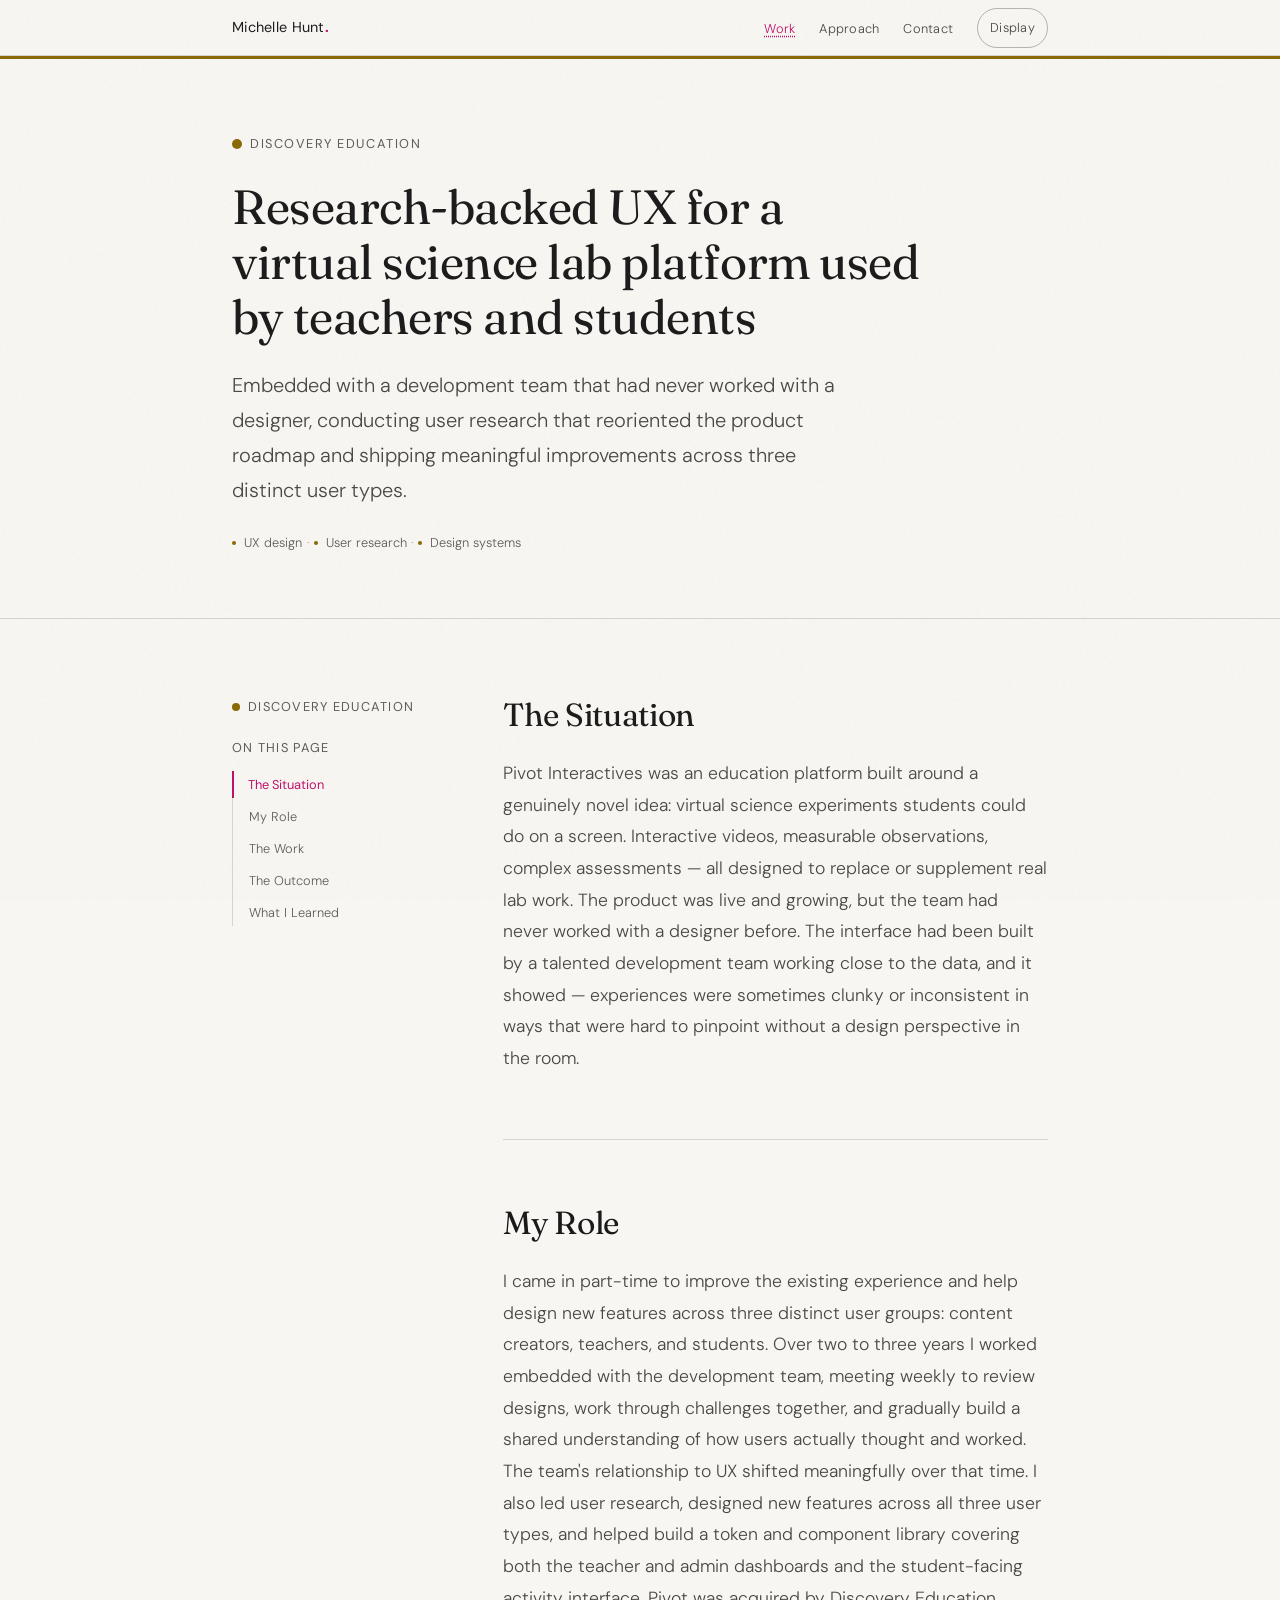
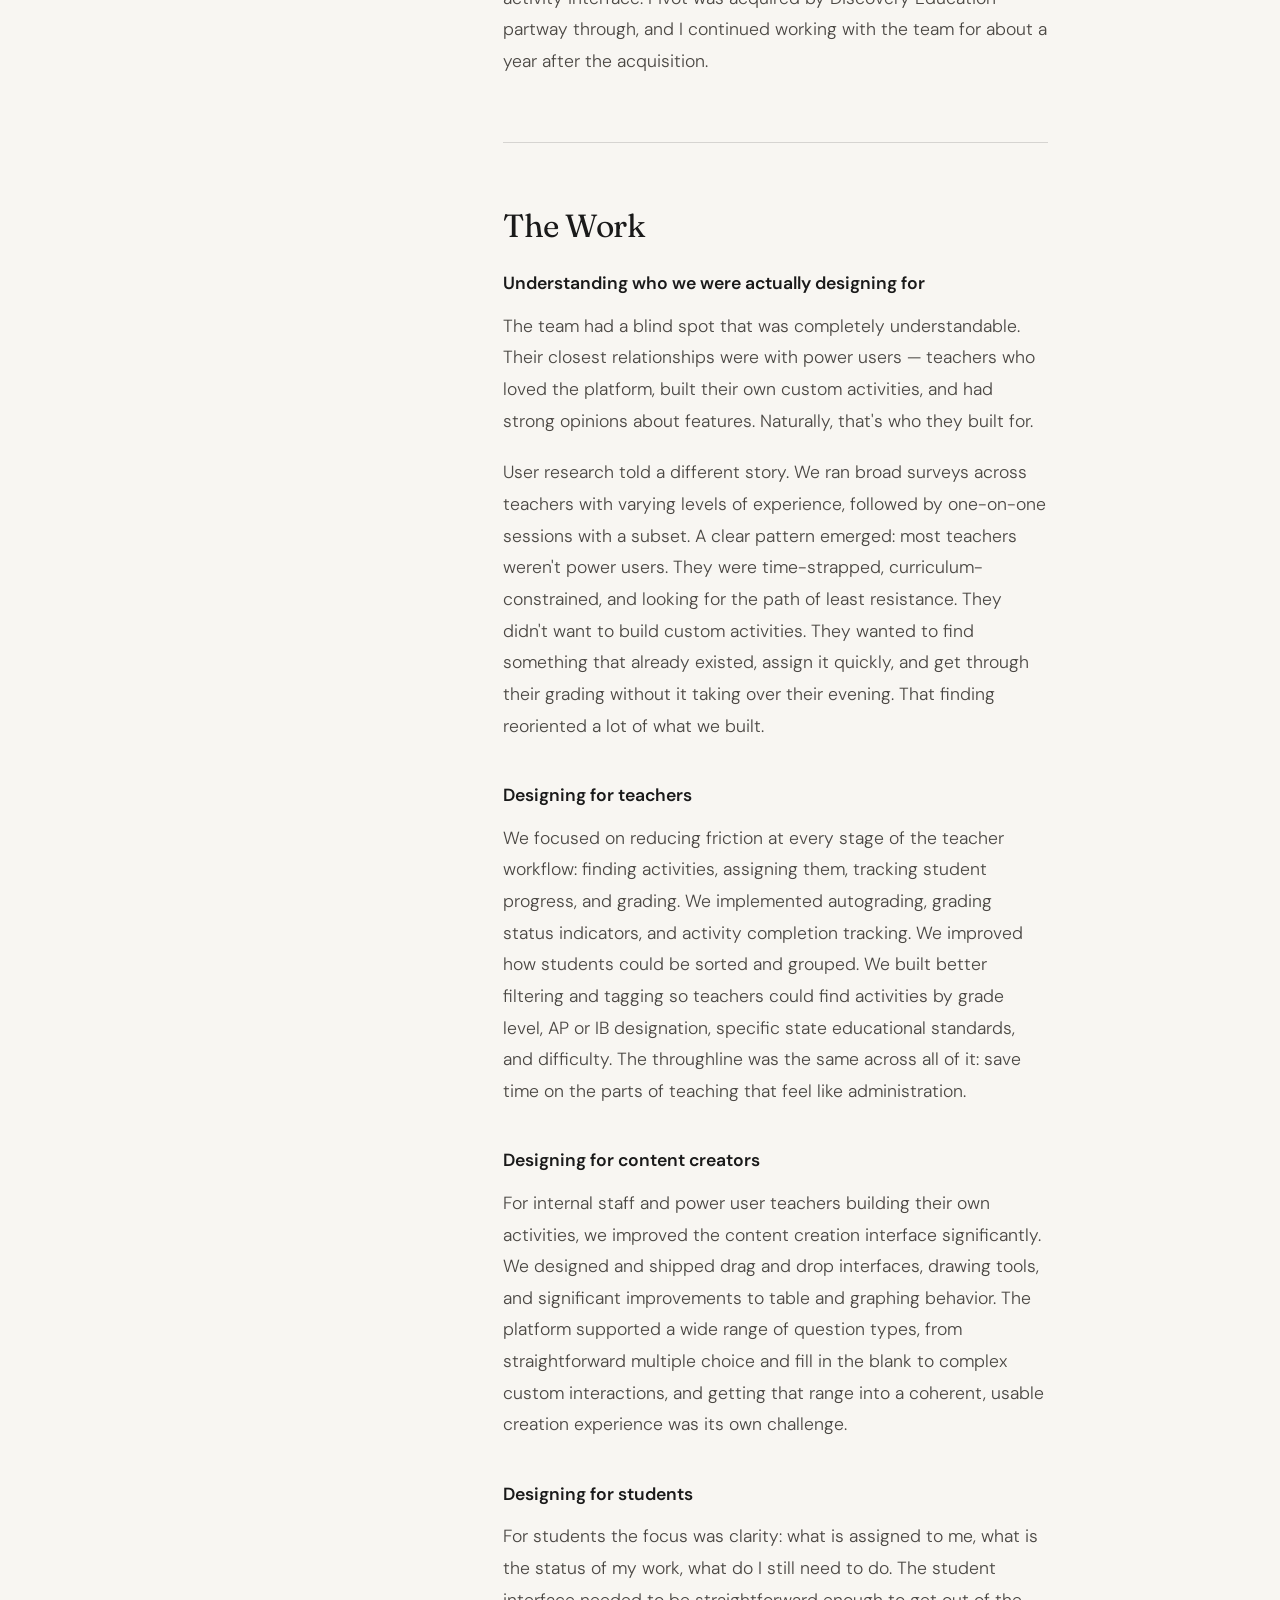
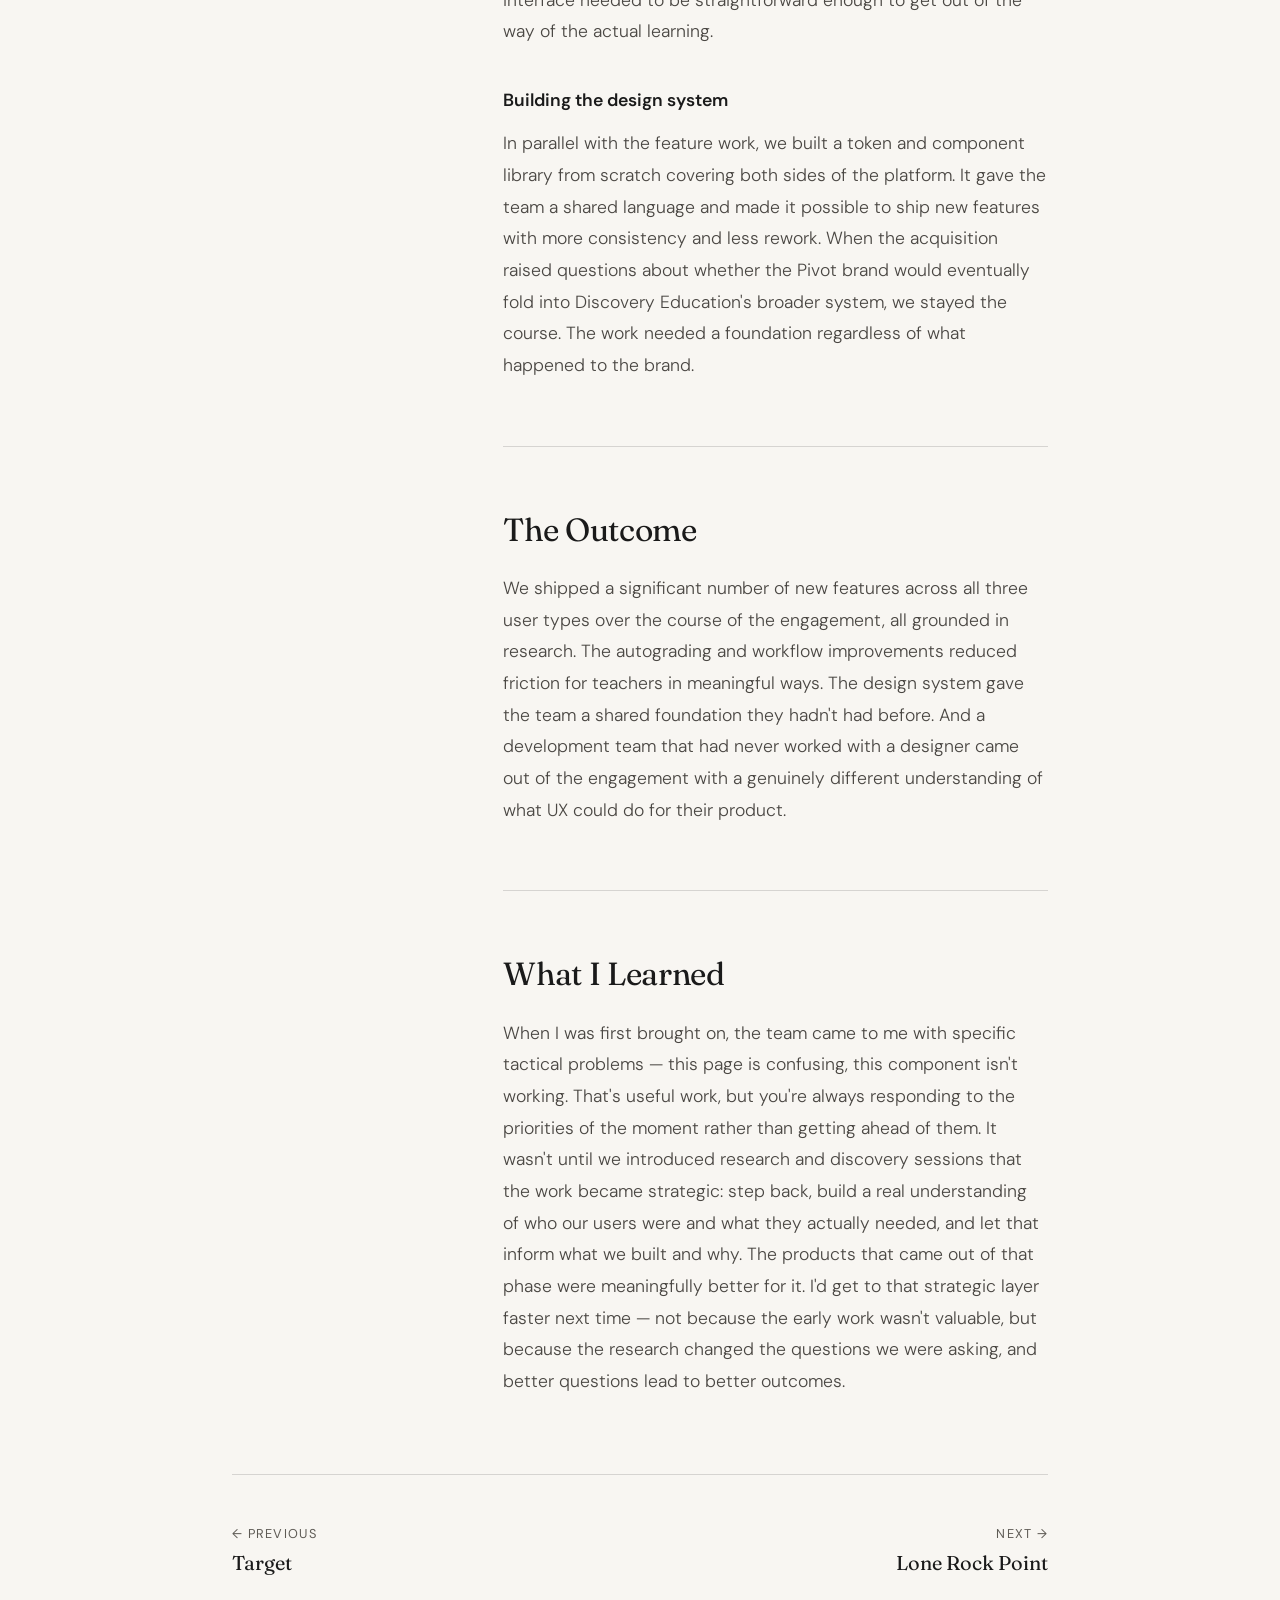
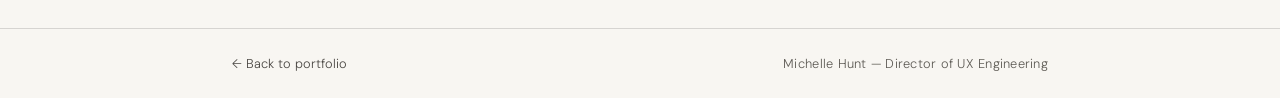
==== discovery-education.html @ da1e79f6 "Initial commit" ====
<!DOCTYPE html>
<html lang="en" data-theme="auto" data-contrast="standard" data-size="default">
<head>
<meta charset="UTF-8">
<meta name="viewport" content="width=device-width, initial-scale=1.0">
<title>Discovery Education — Michelle Hunt</title>
<link rel="preconnect" href="https://fonts.googleapis.com">
<link rel="preconnect" href="https://fonts.gstatic.com" crossorigin>
<link href="https://fonts.googleapis.com/css2?family=DM+Sans:ital,opsz,wght@0,9..40,200;0,9..40,300;0,9..40,400;0,9..40,500;1,9..40,200;1,9..40,300&family=Fraunces:ital,opsz,wght@0,9..144,300;0,9..144,400;1,9..144,300;1,9..144,400&display=swap" rel="stylesheet">
<link rel="stylesheet" href="styles.css">
<style>
  :root { --c-page: #8a6800; }
  [data-theme="dark"] { --c-page: #f0b429; }
  @media (prefers-color-scheme: dark) { :root:not([data-theme="light"]) { --c-page: #f0b429; } }
  [data-contrast="high"][data-theme="light"],
  [data-contrast="high"]:root:not([data-theme="dark"]) { --c-page: #5c4400; }
  [data-contrast="high"][data-theme="dark"] { --c-page: #ffd040; }
  @media (prefers-color-scheme: dark) { [data-contrast="high"]:root:not([data-theme="light"]) { --c-page: #ffd040; } }
</style>
</head>
<body>

<a class="skip-link" href="#main-content">Skip to main content</a>

<div class="sticky-org-mobile" id="sticky-org-mobile" aria-hidden="true">
  <div class="sticky-org-inner">
    <span class="sticky-org-dot"></span>
    <span class="sticky-org-name">Discovery Education</span>
  </div>
  <select class="mobile-sticky-select" onchange="scrollToSection(this.value);this.blur();" aria-label="Jump to section">
    <option value="situation">The Situation</option>
    <option value="role">My Role</option>
    <option value="work">The Work</option>
    <option value="outcome">The Outcome</option>
    <option value="learned">What I Learned</option>
  </select>
</div>

<nav class="site-nav">
  <div class="container">
    <a href="index.html" class="nav-name">Michelle Hunt<span>.</span></a>
    <div class="nav-right">
      <ul class="nav-links">
        <li><a href="index.html#work">Work</a></li>
        <li><a href="index.html#philosophy">Approach</a></li>
        <li><a href="index.html#contact">Contact</a></li>
      </ul>
      <div class="nav-wrap">
        <button class="nav-panel-btn menu-btn" id="menu-btn" onclick="togglePanel('menu-panel','menu-btn')" aria-expanded="false" aria-label="Menu">Menu</button>
        <div class="nav-panel menu-panel" id="menu-panel" role="dialog" aria-label="Navigation">
          <a href="index.html#work">Work</a>
          <a href="index.html#philosophy">Approach</a>
          <a href="index.html#contact">Contact</a>
        </div>
      </div>
      <div class="nav-wrap">
        <button class="nav-panel-btn" id="a11y-btn" onclick="togglePanel('a11y-panel','a11y-btn')" aria-expanded="false" aria-label="Display settings">Display</button>
        <div class="nav-panel" id="a11y-panel" role="dialog" aria-label="Display settings">
          <div class="a11y-group">
            <p class="a11y-group-label">Mode</p>
            <div class="a11y-options">
              <button class="a11y-btn" onclick="setTheme('light')"    id="btn-light">Light</button>
              <button class="a11y-btn" onclick="setTheme('dark')"     id="btn-dark">Dark</button>
              <button class="a11y-btn" onclick="setTheme('auto')"     id="btn-auto">Auto</button>
            </div>
          </div>
          <div class="a11y-group">
            <p class="a11y-group-label">Contrast</p>
            <div class="a11y-options">
              <button class="a11y-btn" onclick="setContrast('standard')" id="btn-standard">Standard</button>
              <button class="a11y-btn" onclick="setContrast('high')"     id="btn-high">High (AAA)</button>
            </div>
          </div>
          <div class="a11y-group">
            <p class="a11y-group-label">Text size</p>
            <div class="a11y-options">
              <button class="a11y-btn" onclick="setSize('default')" id="btn-default">Default</button>
              <button class="a11y-btn" onclick="setSize('large')"   id="btn-large">Large</button>
            </div>
          </div>
        </div>
      </div>
    </div>
  </div>
</nav>

<main id="main-content">
  <header class="cs-hero" id="hero">
    <div class="cs-hero-line"></div>
    <div class="container">
      <div class="cs-hero-client-wrap">
        <span class="cs-hero-dot"></span>
        <span class="cs-hero-client">Discovery Education</span>
      </div>
      <h1 class="cs-hero-title">Research-backed UX for a virtual science lab platform used by teachers and students</h1>
      <p class="cs-hero-synopsis">Embedded with a development team that had never worked with a designer, conducting user research that reoriented the product roadmap and shipping meaningful improvements across three distinct user types.</p>
      <div class="cs-hero-skills" aria-label="Disciplines">
        <span class="skill-item"><span class="skill-dot"></span>UX design</span>
        <span class="skill-sep">·</span>
        <span class="skill-item"><span class="skill-dot"></span>User research</span>
        <span class="skill-sep">·</span>
        <span class="skill-item"><span class="skill-dot"></span>Design systems</span>
      </div>
    </div>
  </header>

  <div class="container">
    <div class="page-body">

      <div class="sidebar-col">
        <div class="sidebar-sticky">
          <div class="sticky-org-desktop" id="sticky-org-desktop">
            <span class="sticky-org-dot"></span>
            <span class="sticky-org-name">Discovery Education</span>
          </div>
          <p class="sidebar-nav-label">On this page</p>
          <nav aria-label="Page sections">
            <ul class="sidebar-nav" id="sidebar-nav">
              <li><a href="#situation">The Situation</a></li>
              <li><a href="#role">My Role</a></li>
              <li><a href="#work">The Work</a></li>
              <li><a href="#outcome">The Outcome</a></li>
              <li><a href="#learned">What I Learned</a></li>
            </ul>
          </nav>
        </div>
      </div>

      <article class="case-content">

        <section class="case-section" id="situation">
          <h2 class="section-heading">The Situation</h2>
          <p>Pivot Interactives was an education platform built around a genuinely novel idea: virtual science experiments students could do on a screen. Interactive videos, measurable observations, complex assessments — all designed to replace or supplement real lab work. The product was live and growing, but the team had never worked with a designer before. The interface had been built by a talented development team working close to the data, and it showed — experiences were sometimes clunky or inconsistent in ways that were hard to pinpoint without a design perspective in the room.</p>
        </section>

        <section class="case-section" id="role">
          <h2 class="section-heading">My Role</h2>
          <p>I came in part-time to improve the existing experience and help design new features across three distinct user groups: content creators, teachers, and students. Over two to three years I worked embedded with the development team, meeting weekly to review designs, work through challenges together, and gradually build a shared understanding of how users actually thought and worked. The team's relationship to UX shifted meaningfully over that time. I also led user research, designed new features across all three user types, and helped build a token and component library covering both the teacher and admin dashboards and the student-facing activity interface. Pivot was acquired by Discovery Education partway through, and I continued working with the team for about a year after the acquisition.</p>
        </section>

        <section class="case-section" id="work">
          <h2 class="section-heading">The Work</h2>

          <h3 class="subsection-heading">Understanding who we were actually designing for</h3>
          <p>The team had a blind spot that was completely understandable. Their closest relationships were with power users — teachers who loved the platform, built their own custom activities, and had strong opinions about features. Naturally, that's who they built for.</p>
          <p>User research told a different story. We ran broad surveys across teachers with varying levels of experience, followed by one-on-one sessions with a subset. A clear pattern emerged: most teachers weren't power users. They were time-strapped, curriculum-constrained, and looking for the path of least resistance. They didn't want to build custom activities. They wanted to find something that already existed, assign it quickly, and get through their grading without it taking over their evening. That finding reoriented a lot of what we built.</p>

          <h3 class="subsection-heading">Designing for teachers</h3>
          <p>We focused on reducing friction at every stage of the teacher workflow: finding activities, assigning them, tracking student progress, and grading. We implemented autograding, grading status indicators, and activity completion tracking. We improved how students could be sorted and grouped. We built better filtering and tagging so teachers could find activities by grade level, AP or IB designation, specific state educational standards, and difficulty. The throughline was the same across all of it: save time on the parts of teaching that feel like administration.</p>

          <h3 class="subsection-heading">Designing for content creators</h3>
          <p>For internal staff and power user teachers building their own activities, we improved the content creation interface significantly. We designed and shipped drag and drop interfaces, drawing tools, and significant improvements to table and graphing behavior. The platform supported a wide range of question types, from straightforward multiple choice and fill in the blank to complex custom interactions, and getting that range into a coherent, usable creation experience was its own challenge.</p>

          <h3 class="subsection-heading">Designing for students</h3>
          <p>For students the focus was clarity: what is assigned to me, what is the status of my work, what do I still need to do. The student interface needed to be straightforward enough to get out of the way of the actual learning.</p>

          <h3 class="subsection-heading">Building the design system</h3>
          <p>In parallel with the feature work, we built a token and component library from scratch covering both sides of the platform. It gave the team a shared language and made it possible to ship new features with more consistency and less rework. When the acquisition raised questions about whether the Pivot brand would eventually fold into Discovery Education's broader system, we stayed the course. The work needed a foundation regardless of what happened to the brand.</p>
        </section>

        <section class="case-section" id="outcome">
          <h2 class="section-heading">The Outcome</h2>
          <p>We shipped a significant number of new features across all three user types over the course of the engagement, all grounded in research. The autograding and workflow improvements reduced friction for teachers in meaningful ways. The design system gave the team a shared foundation they hadn't had before. And a development team that had never worked with a designer came out of the engagement with a genuinely different understanding of what UX could do for their product.</p>
        </section>

        <section class="case-section" id="learned">
          <h2 class="section-heading">What I Learned</h2>
          <p>When I was first brought on, the team came to me with specific tactical problems — this page is confusing, this component isn't working. That's useful work, but you're always responding to the priorities of the moment rather than getting ahead of them. It wasn't until we introduced research and discovery sessions that the work became strategic: step back, build a real understanding of who our users were and what they actually needed, and let that inform what we built and why. The products that came out of that phase were meaningfully better for it. I'd get to that strategic layer faster next time — not because the early work wasn't valuable, but because the research changed the questions we were asking, and better questions lead to better outcomes.</p>
        </section>

      </article>
    </div>

    <nav class="case-footer-nav" aria-label="Case study navigation">
      <a href="target.html" class="case-footer-link prev">
        <span class="case-footer-direction">← Previous</span>
        <span class="case-footer-title">Target</span>
      </a>
      <a href="lone-rock-point.html" class="case-footer-link next">
        <span class="case-footer-direction">Next →</span>
        <span class="case-footer-title">Lone Rock Point</span>
      </a>
    </nav>
  </div>
</main>

<footer class="site-footer">
  <div class="container">
    <a href="index.html" class="footer-back">← Back to portfolio</a>
    <span class="footer-left">Michelle Hunt — Director of UX Engineering</span>
  </div>
</footer>

<script src="main.js"></script>
</body>
</html>
---- styles.css ----
/* ============================================================
   PORTFOLIO — styles.css
   --c-page is defined per page in each HTML <style> block.
   Default fallback defined here.
   ============================================================ */

:root {
  --c-page: #be1068;
  --nav-h: 56px;
  --fluid-xs:   clamp(0.7rem,  0.65rem + 0.25vw, 0.8rem);
  --fluid-sm:   clamp(0.8rem,  0.75rem + 0.25vw, 0.9rem);
  --fluid-base: clamp(1rem,    0.9rem + 0.25vw, 1.1rem);
  --fluid-md:   clamp(1rem,    0.9rem  + 0.5vw,  1.25rem);
  --fluid-lg:   clamp(1.25rem, 1rem    + 1.25vw, 2rem);
  --fluid-xl:   clamp(1.75rem, 1.25rem + 2.5vw,  3rem);
  --fluid-2xl:  clamp(2.25rem, 1.5rem  + 3.75vw, 4.5rem);
}

[data-size="large"] {
  --fluid-xs:   clamp(0.85rem,  0.8rem   + 0.25vw,  1rem);
  --fluid-sm:   clamp(1rem,     0.95rem  + 0.25vw,  1.125rem);
  --fluid-base: clamp(1.125rem, 1.05rem  + 0.375vw, 1.375rem);
  --fluid-md:   clamp(1.25rem,  1.1rem   + 0.75vw,  1.625rem);
  --fluid-lg:   clamp(1.625rem, 1.3rem   + 1.625vw, 2.5rem);
  --fluid-xl:   clamp(2.25rem,  1.625rem + 3.125vw, 3.75rem);
  --fluid-2xl:  clamp(2.75rem,  1.875rem + 4.375vw, 5.5rem);
}

[data-theme="light"], :root {
  --bg: #f8f6f2;
  --bg-secondary: #f0ede8;
  --text: #1a1a1a;
  --text-secondary: #4a4743;
  --text-tertiary: #5e5b55;
  --border: rgba(26,26,26,0.15);
  --border-strong: rgba(26,26,26,0.3);
  --accent: #be1068;
  --accent-dim: rgba(190,16,104,0.07);
  --grain: 0.035;
  --c-nasa: #00869e;
  --c-target: #b5005e;
  --c-discovery: #8a6800;
  --c-lrp: #111111;
}

@media (prefers-color-scheme: dark) {
  :root:not([data-theme="light"]) {
    --bg: #141412;
    --bg-secondary: #1e1d1a;
    --text: #f0ede8;
    --text-secondary: #c5c0b8;
    --text-tertiary: #8a8680;
    --border: rgba(240,237,232,0.12);
    --border-strong: rgba(240,237,232,0.22);
    --accent: #f04d9e;
    --accent-dim: rgba(240,77,158,0.1);
    --grain: 0.025;
    --c-nasa: #00b4d8;
    --c-target: #f04d9e;
    --c-discovery: #f0b429;
    --c-lrp: #eeeeee;
  }
}

[data-theme="dark"] {
  --bg: #141412;
  --bg-secondary: #1e1d1a;
  --text: #f0ede8;
  --text-secondary: #c5c0b8;
  --text-tertiary: #8a8680;
  --border: rgba(240,237,232,0.12);
  --border-strong: rgba(240,237,232,0.22);
  --accent: #f04d9e;
  --accent-dim: rgba(240,77,158,0.1);
  --grain: 0.025;
  --c-nasa: #00b4d8;
  --c-target: #f04d9e;
  --c-discovery: #f0b429;
  --c-lrp: #eeeeee;
}

[data-contrast="high"][data-theme="light"],
[data-contrast="high"]:root:not([data-theme="dark"]) {
  --bg: #ffffff;
  --text: #000000;
  --text-secondary: #1a1a1a;
  --text-tertiary: #3a3a3a;
  --border: rgba(0,0,0,0.35);
  --border-strong: rgba(0,0,0,0.55);
  --accent: #8c0044;
  --accent-dim: rgba(140,0,68,0.08);
}

[data-contrast="high"][data-theme="dark"] {
  --bg: #000000;
  --bg-secondary: #0a0a0a;
  --text: #ffffff;
  --text-secondary: #f0ede8;
  --text-tertiary: #c5c0b8;
  --border: rgba(255,255,255,0.4);
  --border-strong: rgba(255,255,255,0.6);
  --accent: #ff80c0;
  --accent-dim: rgba(255,128,192,0.12);
}

@media (prefers-color-scheme: dark) {
  [data-contrast="high"]:root:not([data-theme="light"]) {
    --bg: #000000;
    --bg-secondary: #0a0a0a;
    --text: #ffffff;
    --text-secondary: #f0ede8;
    --text-tertiary: #c5c0b8;
    --border: rgba(255,255,255,0.4);
    --border-strong: rgba(255,255,255,0.6);
    --accent: #ff80c0;
    --accent-dim: rgba(255,128,192,0.12);
  }
}

/* ============================================================
   SKIP LINK
   ============================================================ */
.skip-link {
  position: absolute;
  top: 0;
  left: 50%;
  transform: translateX(-50%) translateY(-100%);
  z-index: 200;
  padding: 0.6rem 1.25rem;
  background: var(--bg);
  color: var(--accent);
  font-size: var(--fluid-sm);
  font-weight: 400;
  text-decoration: none;
  border-top: none;
  border-radius: 0 0 8px 8px;
  white-space: nowrap;
  transition: transform 0.15s ease;
}
.skip-link:focus-visible {
  transform: translateX(-50%) translateY(0);
  border: 2px solid var(--accent);
  outline: none;
}

/* ============================================================
   RESET & BASE
   ============================================================ */
*, *::before, *::after { box-sizing: border-box; margin: 0; padding: 0; }
html { scroll-behavior: smooth; }

body {
  font-family: 'DM Sans', sans-serif;
  font-weight: 300;
  font-size: var(--fluid-base);
  line-height: 1.7;
  color: var(--text);
  background: var(--bg);
  min-height: 100vh;
  transition: background 0.3s, color 0.3s;
  overflow-x: hidden;
  position: relative;
}

body::before {
  content: '';
  position: fixed;
  inset: 0;
  background-image: url("data:image/svg+xml,%3Csvg viewBox='0 0 256 256' xmlns='http://www.w3.org/2000/svg'%3E%3Cfilter id='n'%3E%3CfeTurbulence type='fractalNoise' baseFrequency='0.9' numOctaves='4' stitchTiles='stitch'/%3E%3C/filter%3E%3Crect width='100%25' height='100%25' filter='url(%23n)'/%3E%3C/svg%3E");
  opacity: var(--grain);
  pointer-events: none;
  z-index: 100;
}

.container {
  max-width: 880px;
  margin: 0 auto;
  padding: 0 clamp(1rem, 4vw, 2rem);
}

strong {
  font-weight: 800;
}

/* ============================================================
   VIEW TRANSITIONS
   ============================================================ */
@view-transition { navigation: auto; }

::view-transition-old(root) { animation: 200ms ease both vt-out; }
::view-transition-new(root) { animation: 280ms ease both vt-in; }

@keyframes vt-out {
  from { opacity: 1; }
  to   { opacity: 0; }
}
@keyframes vt-in {
  from { opacity: 0; transform: translateY(6px); }
  to   { opacity: 1; transform: translateY(0); }
}

/* ============================================================
   NAV
   ============================================================ */
nav.site-nav {
  position: fixed;
  top: 0; left: 0; right: 0;
  z-index: 50;
  height: var(--nav-h);
  display: flex;
  align-items: center;
  background: var(--bg);
  border-bottom: 0.5px solid var(--border);
  transition: background 0.3s;
}

nav.site-nav .container {
  display: flex;
  align-items: center;
  justify-content: space-between;
  width: 100%;
}

.nav-name {
  font-size: var(--fluid-sm);
  font-weight: 400;
  letter-spacing: 0.02em;
  color: var(--text);
  text-decoration: none;
}
.nav-name span { 
  color: var(--accent);
  font-weight: 800;
}
.nav-name:hover {
  text-decoration: underline;
  text-decoration-style: dotted;
  text-underline-offset: 3px;
}
.nav-name:focus-visible {
  outline: 2px solid var(--accent);
  outline-offset: 4px;
  border-radius: 2px;
  text-decoration: none;
}

.nav-right {
  display: flex;
  align-items: center;
  gap: 0.5rem;
}

.nav-links {
  display: flex;
  gap: clamp(1rem, 2.5vw, 1.5rem);
  list-style: none;
  margin-right: 0.5rem;
}

.nav-links a {
  font-size: var(--fluid-xs);
  font-weight: 300;
  color: var(--text-secondary);
  text-decoration: none;
  letter-spacing: 0.02em;
  transition: color 0.2s;
}

.nav-links a:hover {
  color: var(--accent);
  text-decoration: underline;
  text-decoration-style: dotted;
  text-underline-offset: 3px;
}
.nav-links a:focus-visible {
  color: var(--accent);
  outline: 2px solid var(--accent);
  outline-offset: 4px;
  border-radius: 2px;
  text-decoration: none;
}

.nav-links a.active {
  color: var(--accent);
  text-decoration: underline;
  text-decoration-style: dotted;
  text-underline-offset: 3px;
}

.nav-panel-btn {
  background: none;
  border: 0.5px solid var(--border-strong);
  border-radius: 2rem;
  padding: 0 0.75rem;
  height: 40px;
  min-width: 40px;
  font-size: var(--fluid-xs);
  font-family: 'DM Sans', sans-serif;
  font-weight: 300;
  color: var(--text-secondary);
  cursor: pointer;
  transition: all 0.2s;
  letter-spacing: 0.02em;
  white-space: nowrap;
}

.nav-panel-btn:hover {
  color: var(--accent);
  border-color: var(--accent);
}
.nav-panel-btn:focus-visible {
  color: var(--accent);
  border-color: var(--accent);
  outline: 2px solid var(--accent);
  outline-offset: 3px;
}

.nav-wrap { position: relative; }

.nav-panel {
  display: none;
  position: absolute;
  top: calc(100% + 0.75rem);
  right: 0;
  background: var(--bg);
  border: 0.5px solid var(--border-strong);
  border-radius: 12px;
  padding: 0.75rem;
  min-width: 200px;
  z-index: 200;
}

.nav-panel.open { display: block; }

.menu-panel a {
  display: flex;
  align-items: center;
  min-height: 44px;
  padding: 0 0.75rem;
  font-size: var(--fluid-sm);
  font-weight: 300;
  color: var(--text-secondary);
  text-decoration: none;
  border-radius: 8px;
  transition: background 0.15s, color 0.15s;
}
.menu-panel a:hover {
  background: var(--accent-dim);
  color: var(--accent);
}
.menu-panel a:focus-visible {
  background: var(--accent-dim);
  color: var(--accent);
  outline: 2px solid var(--accent);
  outline-offset: -2px;
}
.menu-panel a.active { color: var(--accent); }

.a11y-group { margin-bottom: 0.75rem; }
.a11y-group:last-child { margin-bottom: 0; }

.a11y-group-label {
  font-size: var(--fluid-xs);
  font-weight: 400;
  letter-spacing: 0.08em;
  text-transform: uppercase;
  color: var(--text-tertiary);
  margin-bottom: 0.4rem;
  padding: 0 0.25rem;
}

.a11y-options { display: flex; gap: 0.4rem; flex-wrap: wrap; }

.a11y-btn {
  background: none;
  border: 0.5px solid var(--border-strong);
  border-radius: 2rem;
  padding: 0;
  height: 40px;
  flex: 1;
  min-width: 48px;
  font-size: var(--fluid-xs);
  font-family: 'DM Sans', sans-serif;
  font-weight: 300;
  color: var(--text-secondary);
  cursor: pointer;
  transition: all 0.2s;
}

.a11y-btn:hover, .a11y-btn.active {
  background: var(--accent-dim);
  border-color: var(--accent);
  color: var(--accent);
}
.a11y-btn:focus-visible {
  background: var(--accent-dim);
  border-color: var(--accent);
  color: var(--accent);
  outline: 2px solid var(--accent);
  outline-offset: 3px;
}

.menu-btn { display: none; }

/* Desktop: smaller a11y panel buttons */
@media (min-width: 701px) {
  .a11y-btn {
    height: 32px;
    min-width: 40px;
    font-size: var(--fluid-xs);
  }
}

/* ============================================================
   SHARED MAIN PADDING
   ============================================================ */
main { padding-top: var(--nav-h); }

/* ============================================================
   HOMEPAGE
   ============================================================ */
.home-hero {
  padding: clamp(4rem, 8vw, 7rem) 0 clamp(3rem, 6vw, 5rem);
  border-bottom: 0.5px solid var(--border);
}

.hero-label {
  font-size: var(--fluid-xs);
  font-weight: 400;
  letter-spacing: 0.12em;
  text-transform: uppercase;
  color: var(--text-tertiary);
  margin-bottom: clamp(1.25rem, 3vw, 2rem);
  opacity: 0;
  animation: fadeUp 0.6s 0.1s forwards;
}

.hero-title {
  font-family: 'Fraunces', serif;
  font-size: var(--fluid-2xl);
  font-weight: 400;
  line-height: 1.1;
  letter-spacing: -0.01em;
  color: var(--text);
  margin-bottom: clamp(1.25rem, 3vw, 2rem);
  opacity: 0;
  animation: fadeUp 0.6s 0.2s forwards;
}
.hero-title em { font-style: italic; color: var(--accent); }

.hero-body {
  max-width: 600px;
  font-size: var(--fluid-md);
  font-weight: 300;
  line-height: 1.75;
  color: var(--text-secondary);
  opacity: 0;
  animation: fadeUp 0.6s 0.3s forwards;
}
.hero-body p + p { margin-top: 1.25rem; }

.hero-meta {
  margin-top: clamp(2rem, 4vw, 3rem);
  display: flex;
  align-items: center;
  gap: 2rem;
  flex-wrap: wrap;
  opacity: 0;
  animation: fadeUp 0.6s 0.4s forwards;
}

.hero-cta {
  display: inline-flex;
  align-items: center;
  gap: 0;
  font-size: var(--fluid-sm);
  font-weight: 400;
  color: var(--accent);
  text-decoration: underline;
  text-underline-offset: 3px;
  transition: opacity 0.2s;
  letter-spacing: 0.01em;
}
.hero-cta:hover { text-decoration: none; opacity: 0.8; }
.hero-cta:focus-visible {
  text-decoration: none;
  outline: 2px solid var(--accent);
  outline-offset: 4px;
  border-radius: 2px;
  opacity: 1;
}
.hero-cta .arrow { display: inline-block; transition: transform 0.2s; }
.hero-cta:hover .arrow, .hero-cta:focus-visible .arrow { transform: translateX(3px); }

.hero-cta-secondary {
  font-size: var(--fluid-xs);
  font-weight: 300;
  color: var(--text-secondary);
  text-decoration: none;
  transition: color 0.2s;
}
.hero-cta-secondary:hover {
  color: var(--accent);
  text-decoration: underline;
  text-decoration-style: dotted;
  text-underline-offset: 3px;
}
.hero-cta-secondary:focus-visible {
  color: var(--accent);
  outline: 2px solid var(--accent);
  outline-offset: 4px;
  border-radius: 2px;
  text-decoration: none;
}

.cmyk-dots {
  display: flex;
  gap: 8px;
  align-items: center;
  margin-top: clamp(2rem, 4vw, 3.5rem);
  opacity: 0;
  animation: fadeUp 0.6s 0.5s forwards;
}

.cmyk-dot {
  width: 10px;
  height: 10px;
  border-radius: 50%;
  position: relative;
  cursor: default;
  transition: transform 0.2s;
}
.cmyk-dot:hover { transform: scale(1.5); }
.cmyk-dot::after {
  content: attr(data-label);
  position: absolute;
  bottom: 160%;
  left: 50%;
  transform: translateX(-50%);
  font-size: 11px;
  font-weight: 400;
  white-space: nowrap;
  color: var(--text-secondary);
  background: var(--bg);
  padding: 2px 6px;
  border-radius: 4px;
  border: 0.5px solid var(--border);
  opacity: 0;
  transition: opacity 0.2s;
  pointer-events: none;
}
.cmyk-dot:hover::after { opacity: 1; }

.dot-nasa      { background: var(--c-nasa); }
.dot-target    { background: var(--c-target); }
.dot-discovery { background: var(--c-discovery); }
.dot-lrp       { background: var(--c-lrp); outline: 0.5px solid var(--border-strong); }

/* HOMEPAGE SECTIONS */
.home-section { padding: clamp(3rem, 6vw, 5rem) 0; }

.section-label {
  font-size: var(--fluid-xs);
  font-weight: 400;
  letter-spacing: 0.14em;
  text-transform: uppercase;
  color: var(--text-tertiary);
  margin-bottom: clamp(2rem, 4vw, 3rem);
}

/* WORK GRID */
.work-grid { display: grid; gap: 0; }

.case-study {
  padding: clamp(1.75rem, 3vw, 2.5rem) 0;
  border-bottom: 0.5px solid var(--border);
  display: grid;
  grid-template-columns: 1fr 2fr;
  gap: clamp(1rem, 3vw, 2rem);
  text-decoration: none;
  color: inherit;
  position: relative;
  cursor: pointer;
}
.case-study:first-child { border-top: 0.5px solid var(--border); }

.case-study::before {
  content: '';
  position: absolute;
  inset: 0 -1rem;
  background: var(--accent-dim);
  opacity: 0;
  transition: opacity 0.2s;
  pointer-events: none;
  border-radius: 4px;
}
.case-study:hover::before { opacity: 1; }
.case-study:focus-visible {
  outline: 2px solid var(--accent);
  outline-offset: 4px;
  border-radius: 4px;
  padding-inline: 10px;
    width: calc(100% + 20px);
    margin-inline: -10px;
}
.case-study:focus-visible::before { opacity: 0; }
.case-study:hover .case-study-arrow,
.case-study:focus-visible .case-study-arrow { transform: translateX(4px); }

.case-study-meta { padding-top: 0.25rem; position: relative; }

.case-study-client-wrap {
  display: flex;
  align-items: center;
  gap: 0.5rem;
  margin-bottom: 0.5rem;
}
.case-study-dot { width: 8px; height: 8px; border-radius: 50%; flex-shrink: 0; }
.cs-nasa .case-study-dot      { background: var(--c-nasa); }
.cs-target .case-study-dot    { background: var(--c-target); }
.cs-discovery .case-study-dot { background: var(--c-discovery); }
.cs-lrp .case-study-dot       { background: var(--c-lrp); outline: 0.5px solid var(--border-strong); }

.case-study-client {
  font-size: var(--fluid-md);
  font-weight: 500;
  letter-spacing: 0.01em;
  color: var(--text);
}

.case-study-tags {
  font-size: var(--fluid-xs);
  font-weight: 300;
  color: var(--text-tertiary);
  line-height: 1.7;
}

.case-study-content { position: relative; }

.case-study-title {
  font-family: 'Fraunces', serif;
  font-size: var(--fluid-lg);
  font-weight: 400;
  line-height: 1.25;
  color: var(--text);
  margin-bottom: 0.75rem;
  letter-spacing: -0.01em;
}

.case-study-desc {
  font-size: var(--fluid-sm);
  font-weight: 300;
  color: var(--text-secondary);
  line-height: 1.7;
}

.case-study-arrow {
  display: inline-block;
  margin-top: 1rem;
  font-size: var(--fluid-xs);
  font-weight: 400;
  color: var(--accent);
  transition: transform 0.2s;
}

/* PHILOSOPHY */
.philosophy-section { 
  border-bottom: 0.5px solid var(--border);
  padding-top: 0;
}

.philosophy-grid {
  display: grid;
  grid-template-columns: 1fr 2fr;
  gap: clamp(1rem, 3vw, 2rem);
  align-items: start;
}

.philosophy-body {
  font-size: var(--fluid-base);
  font-weight: 300;
  color: var(--text-secondary);
  line-height: 1.8;
}
.philosophy-body p + p { margin-top: 1.25rem; }
.philosophy-body strong { font-weight: 400; color: var(--text); }

.talks-stat { margin-top: 1.5rem; }

.talks-stat-text {
  font-size: var(--fluid-xs);
  font-weight: 300;
  color: var(--text-tertiary);
  line-height: 1.7;
  margin-bottom: 0.5rem;
}

.talks-link {
  display: inline-flex;
  align-items: center;
  gap: 0.3rem;
  font-size: var(--fluid-xs);
  font-weight: 400;
  color: var(--accent);
  text-decoration: none;
  border-bottom: 1px solid var(--accent);
  padding-bottom: 1px;
  transition: opacity 0.2s;
}
.talks-link:hover { border-bottom: none; opacity: 0.75; }
.talks-link:focus-visible {
  border-bottom: none;
  outline: 2px solid var(--accent);
  outline-offset: 4px;
  border-radius: 2px;
  opacity: 1;
}
.talks-link svg { width: 11px; height: 11px; flex-shrink: 0; transition: transform 0.2s; }
.talks-link:hover svg, .talks-link:focus-visible svg { transform: translate(2px, -2px); }

/* CONTACT */
.contact-section { padding-bottom: clamp(4rem, 8vw, 6rem); }

.contact-inner {
  display: grid;
  grid-template-columns: 1fr 2fr;
  gap: clamp(1rem, 3vw, 2rem);
  align-items: start;
}

.contact-links { display: flex; flex-direction: column; gap: 0.5rem; margin-top: 0.5rem; }

.contact-link {
  display: flex;
  align-items: center;
  gap: 0.75rem;
  font-size: var(--fluid-sm);
  font-weight: 300;
  color: var(--text-secondary);
  text-decoration: none;
  min-height: 40px;
  transition: color 0.2s;
}
.contact-link:hover {
  color: var(--accent);
  text-decoration: underline;
  text-decoration-style: dotted;
  text-underline-offset: 3px;
}
.contact-link:focus-visible {
  color: var(--accent);
  outline: 2px solid var(--accent);
  outline-offset: 4px;
  border-radius: 2px;
  text-decoration: none;
}
.contact-link-dot { width: 4px; height: 4px; border-radius: 50%; background: var(--accent); flex-shrink: 0; }

.contact-body {
  font-size: var(--fluid-md);
  font-weight: 300;
  color: var(--text-secondary);
  line-height: 1.8;
  max-width: 480px;
}

/* ============================================================
   SITE FOOTER
   ============================================================ */
footer.site-footer {
  padding: 1.5rem 0;
  border-top: 0.5px solid var(--border);
}
footer.site-footer .container {
  display: flex;
  justify-content: space-between;
  align-items: center;
}
.footer-left {
  font-size: var(--fluid-xs);
  font-weight: 300;
  color: var(--text-tertiary);
  letter-spacing: 0.02em;
}
.footer-cmyk { display: flex; gap: 5px; align-items: center; }
.footer-cmyk span { width: 6px; height: 6px; border-radius: 50%; display: block; }
.footer-back {
  font-size: var(--fluid-xs);
  font-weight: 300;
  color: var(--text-secondary);
  text-decoration: none;
  transition: color 0.2s;
}
.footer-back:hover {
  color: var(--accent);
  text-decoration: underline;
  text-decoration-style: dotted;
  text-underline-offset: 3px;
}
.footer-back:focus-visible {
  color: var(--accent);
  outline: 2px solid var(--accent);
  outline-offset: 4px;
  border-radius: 2px;
  text-decoration: none;
}

/* ============================================================
   CASE STUDY PAGES
   ============================================================ */

/* STICKY MOBILE ORG BAR */
.sticky-org-mobile {
  display: none;
  position: fixed;
  top: var(--nav-h);
  left: 0; right: 0;
  z-index: 40;
  background: var(--bg);
  border-bottom: 0.5px solid var(--border);
  padding: 0.5rem clamp(1rem, 4vw, 2rem);
  opacity: 0;
  transform: translateY(-4px);
  transition: opacity 0.3s, transform 0.3s;
  pointer-events: none;
  flex-direction: column;
  gap: 0.5rem;
}
.sticky-org-mobile.visible { opacity: 1; transform: translateY(0); pointer-events: auto; }

.sticky-org-inner { display: flex; align-items: center; gap: 0.5rem; }
.sticky-org-dot { width: 8px; height: 8px; border-radius: 50%; background: var(--c-page); flex-shrink: 0; }
.sticky-org-name { font-size: var(--fluid-xs); font-weight: 400; letter-spacing: 0.1em; text-transform: uppercase; color: var(--text-tertiary); }

.mobile-sticky-select {
  width: 100%;
  font-family: 'DM Sans', sans-serif;
  font-size: var(--fluid-xs);
  font-weight: 300;
  color: var(--text);
  background: var(--bg);
  border: 0.5px solid var(--border-strong);
  border-radius: 8px;
  padding: 0 2rem 0 0.75rem;
  min-height: 40px;
  cursor: pointer;
  appearance: none;
  background-image: url("data:image/svg+xml,%3Csvg viewBox='0 0 10 6' xmlns='http://www.w3.org/2000/svg'%3E%3Cpath d='M1 1l4 4 4-4' stroke='%23888' stroke-width='1.5' fill='none' stroke-linecap='round'/%3E%3C/svg%3E");
  background-repeat: no-repeat;
  background-position: right 0.75rem center;
  background-size: 10px;
}

/* CASE STUDY HERO */
.cs-hero {
  padding: clamp(3rem, 6vw, 5rem) 0 clamp(2.5rem, 5vw, 4rem);
  border-bottom: 0.5px solid var(--border);
  position: relative;
}
.cs-hero-line {
  position: absolute;
  top: 0; left: 0; right: 0;
  height: 3px;
  background: var(--c-page);
}
.cs-hero-client-wrap { display: flex; align-items: center; gap: 0.5rem; margin-bottom: clamp(1rem, 2vw, 1.5rem); }
.cs-hero-dot { width: 10px; height: 10px; border-radius: 50%; background: var(--c-page); flex-shrink: 0; }
.cs-hero-client { font-size: var(--fluid-xs); font-weight: 400; letter-spacing: 0.12em; text-transform: uppercase; color: var(--text-tertiary); }

.cs-hero-title {
  font-family: 'Fraunces', serif;
  font-size: var(--fluid-xl);
  font-weight: 400;
  line-height: 1.15;
  letter-spacing: -0.01em;
  color: var(--text);
  margin-bottom: clamp(1rem, 2vw, 1.5rem);
  max-width: 700px;
}
.cs-hero-synopsis {
  font-size: var(--fluid-md);
  font-weight: 300;
  line-height: 1.75;
  color: var(--text-secondary);
  max-width: 620px;
  margin-bottom: clamp(1rem, 2vw, 1.5rem);
}

/* SKILLS — inline with dots */
.cs-hero-skills {
  display: flex;
  flex-wrap: wrap;
  align-items: center;
  gap: 0.3rem 0;
  font-size: var(--fluid-xs);
  font-weight: 300;
  color: var(--text-tertiary);
}
.cs-hero-skills .skill-item { display: flex; align-items: center; gap: 0.4rem; }
.cs-hero-skills .skill-dot {
  width: 4px; height: 4px;
  border-radius: 50%;
  background: var(--c-page);
  flex-shrink: 0;
  margin-right: 0.1rem;
}
.cs-hero-skills .skill-sep {
  color: var(--text-tertiary);
  margin: 0 0.3rem;
  opacity: 0.5;
}

/* PAGE BODY */
.page-body {
  display: grid;
  grid-template-columns: 220px 1fr;
  gap: clamp(2rem, 4vw, 4rem);
  align-items: stretch;
  padding: clamp(3rem, 6vw, 5rem) 0;
}

/* SIDEBAR */
.sidebar-col { align-self: stretch; min-height: 100%; }

.sidebar-sticky {
  position: sticky;
  top: calc(var(--nav-h) + 1.5rem);
}

.sticky-org-desktop {
  display: flex;
  align-items: center;
  gap: 0.5rem;
  margin-bottom: 1.25rem;
  opacity: 0;
  transform: translateY(-4px);
  transition: opacity 0.3s, transform 0.3s;
}
.sticky-org-desktop.visible { opacity: 1; transform: translateY(0); }
.sticky-org-desktop .sticky-org-dot { width: 8px; height: 8px; border-radius: 50%; background: var(--c-page); flex-shrink: 0; }
.sticky-org-desktop .sticky-org-name { font-size: var(--fluid-xs); font-weight: 400; letter-spacing: 0.1em; text-transform: uppercase; color: var(--text-tertiary); }

.sidebar-nav-label {
  font-size: var(--fluid-xs);
  font-weight: 400;
  letter-spacing: 0.1em;
  text-transform: uppercase;
  color: var(--text-tertiary);
  margin-bottom: 0.75rem;
}

.sidebar-nav { list-style: none; border-left: 0.5px solid var(--border); padding-left: 1rem; }
.sidebar-nav li + li { margin-top: 0.35rem; }
.sidebar-nav a {
  display: block;
  font-size: var(--fluid-xs);
  font-weight: 300;
  color: var(--text-tertiary);
  text-decoration: none;
  padding: 0.15rem 0;
  transition: color 0.2s;
}
.sidebar-nav a:hover {
  color: var(--accent);
  text-decoration: underline;
  text-decoration-style: dotted;
  text-underline-offset: 3px;
}
.sidebar-nav a:focus-visible {
  color: var(--accent);
  outline: 2px solid var(--accent);
  outline-offset: 4px;
  border-radius: 2px;
  text-decoration: none;
}
.sidebar-nav a.active {
  color: var(--accent);
  font-weight: 400;
  border-left: 2px solid var(--accent);
  margin-left: -1.0625rem;
  padding-left: calc(1rem - 2px);
}

/* CASE CONTENT */
.case-section {
  padding-bottom: clamp(2.5rem, 5vw, 4rem);
  border-bottom: 0.5px solid var(--border);
  margin-bottom: clamp(2.5rem, 5vw, 4rem);
}
.case-section:last-child { border-bottom: none; margin-bottom: 0; padding-bottom: 0; }

h2.section-heading {
  font-family: 'Fraunces', serif;
  font-size: var(--fluid-lg);
  font-weight: 400;
  line-height: 1.2;
  color: var(--text);
  margin-bottom: clamp(1rem, 2vw, 1.5rem);
  letter-spacing: -0.01em;
}

h3.subsection-heading {
  font-size: var(--fluid-base);
  font-weight: 600;
  font-style: normal;
  color: var(--text);
  margin-top: clamp(1.5rem, 3vw, 2.5rem);
  margin-bottom: 0.75rem;
}
h3.subsection-heading:first-of-type { margin-top: 0; }

.case-content p {
  font-size: var(--fluid-base);
  font-weight: 300;
  color: var(--text-secondary);
  line-height: 1.8;
  margin-bottom: 1.25rem;
}
.case-content p:last-child { margin-bottom: 0; }
.case-content a { color: var(--accent); text-decoration: underline; text-underline-offset: 3px; }
.case-content a:hover { text-decoration: none; opacity: 0.8; }
.case-content a:focus-visible {
  outline: 2px solid var(--accent);
  outline-offset: 2px;
  border-radius: 2px;
  text-decoration: none;
  opacity: 1;
}

/* FOOTER NAV */
.case-footer-nav {
  border-top: 0.5px solid var(--border);
  padding: clamp(2rem, 4vw, 3rem) 0;
  display: grid;
  grid-template-columns: 1fr 1fr;
  gap: 1rem;
}
.case-footer-link { text-decoration: none; display: block; }
.case-footer-link.next { text-align: right; }
.case-footer-direction {
  font-size: var(--fluid-xs);
  font-weight: 400;
  letter-spacing: 0.1em;
  text-transform: uppercase;
  color: var(--text-tertiary);
  display: block;
  margin-bottom: 0.3rem;
  transition: color 0.2s;
}
.case-footer-link:hover .case-footer-direction { color: var(--accent); }
.case-footer-title {
  font-family: 'Fraunces', serif;
  font-size: var(--fluid-md);
  font-weight: 400;
  line-height: 1.3;
  color: var(--text);
  transition: color 0.2s;
}
.case-footer-link:hover .case-footer-title {
  color: var(--accent);
  text-decoration: underline;
  text-decoration-style: dotted;
  text-underline-offset: 3px;
}
.case-footer-link:focus-visible {
  outline: 2px solid var(--accent);
  outline-offset: 4px;
  border-radius: 4px;
}

/* ============================================================
   ANIMATIONS
   ============================================================ */
@keyframes fadeUp {
  from { opacity: 0; transform: translateY(12px); }
  to   { opacity: 1; transform: translateY(0); }
}

/* ============================================================
   RESPONSIVE
   ============================================================ */
@media (max-width: 700px) {
  .page-body { grid-template-columns: 1fr; }
  .sidebar-col { display: none; }
  .sticky-org-mobile { display: flex; }
  .nav-links { display: none; }
  .menu-btn { display: flex; }
  .case-study { grid-template-columns: 1fr; gap: 0.75rem; }
  .philosophy-grid { grid-template-columns: 1fr; }
  .contact-inner { grid-template-columns: 1fr; }
}
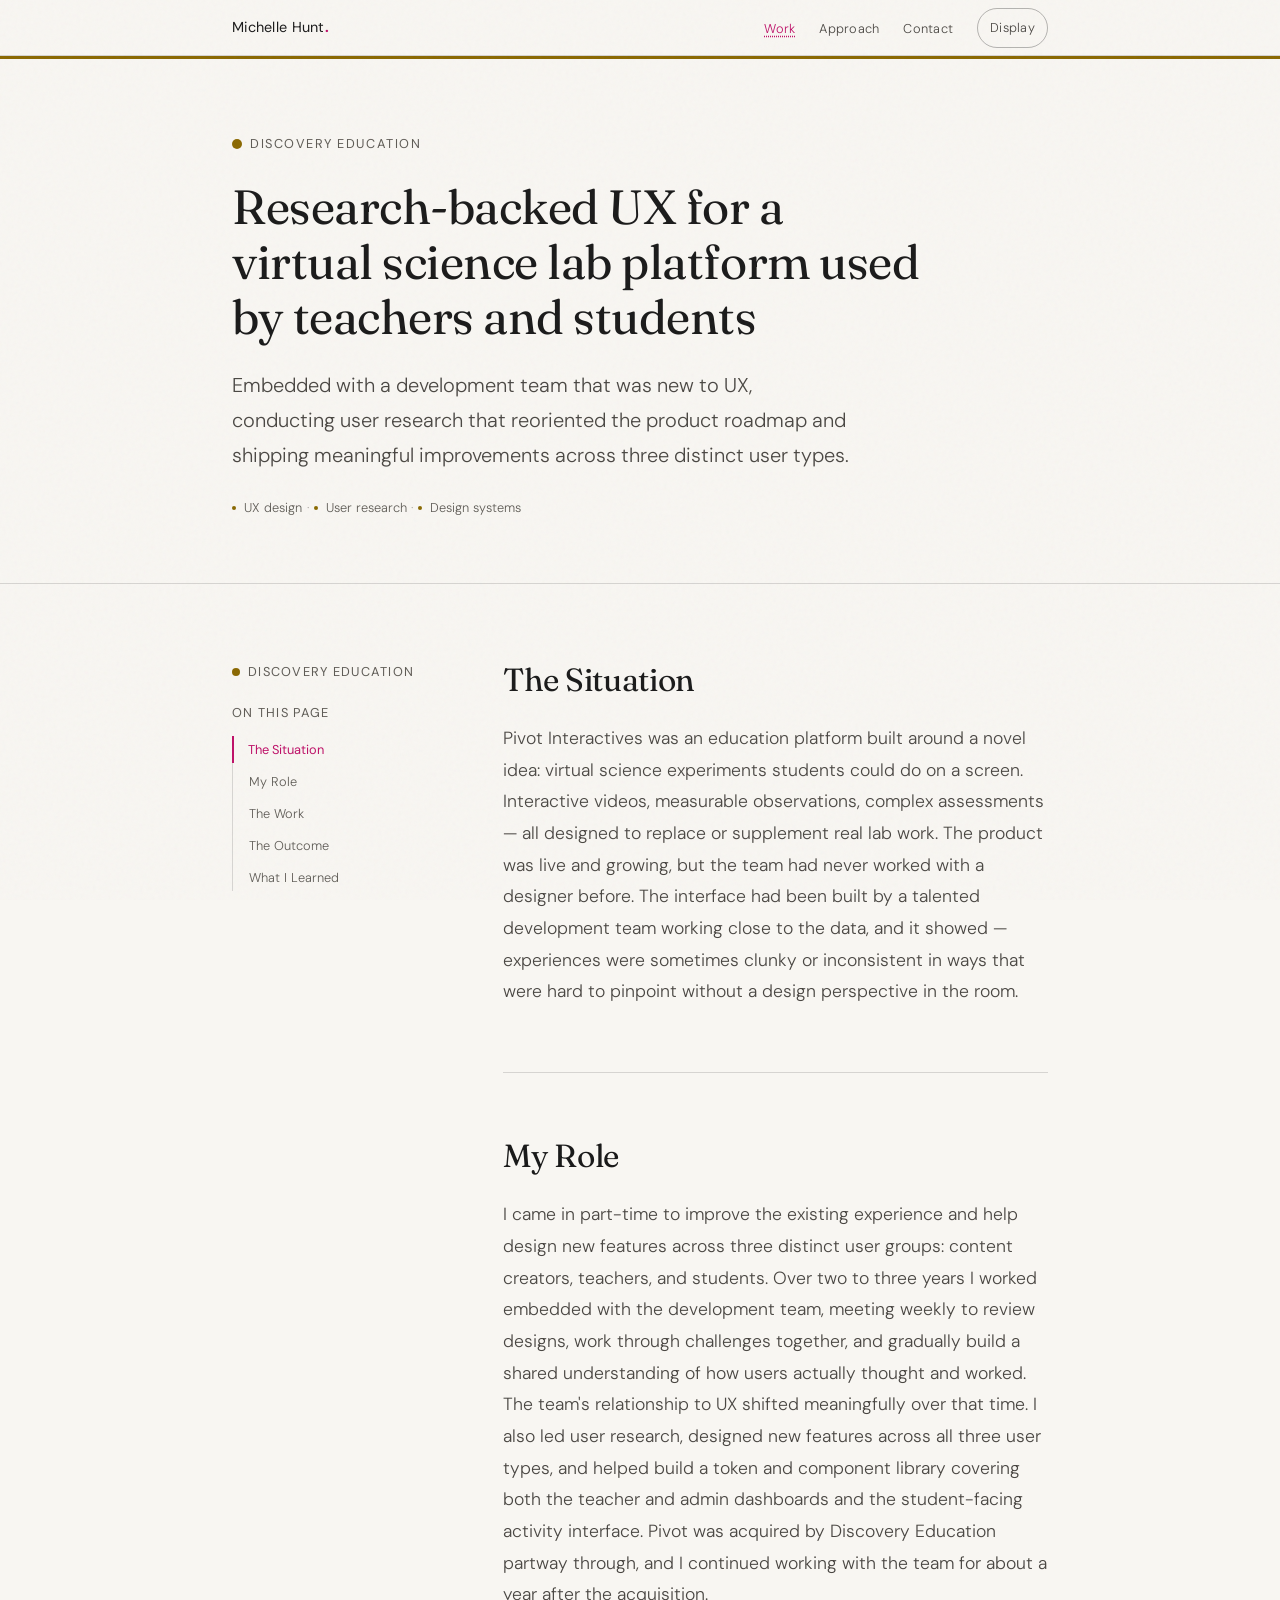
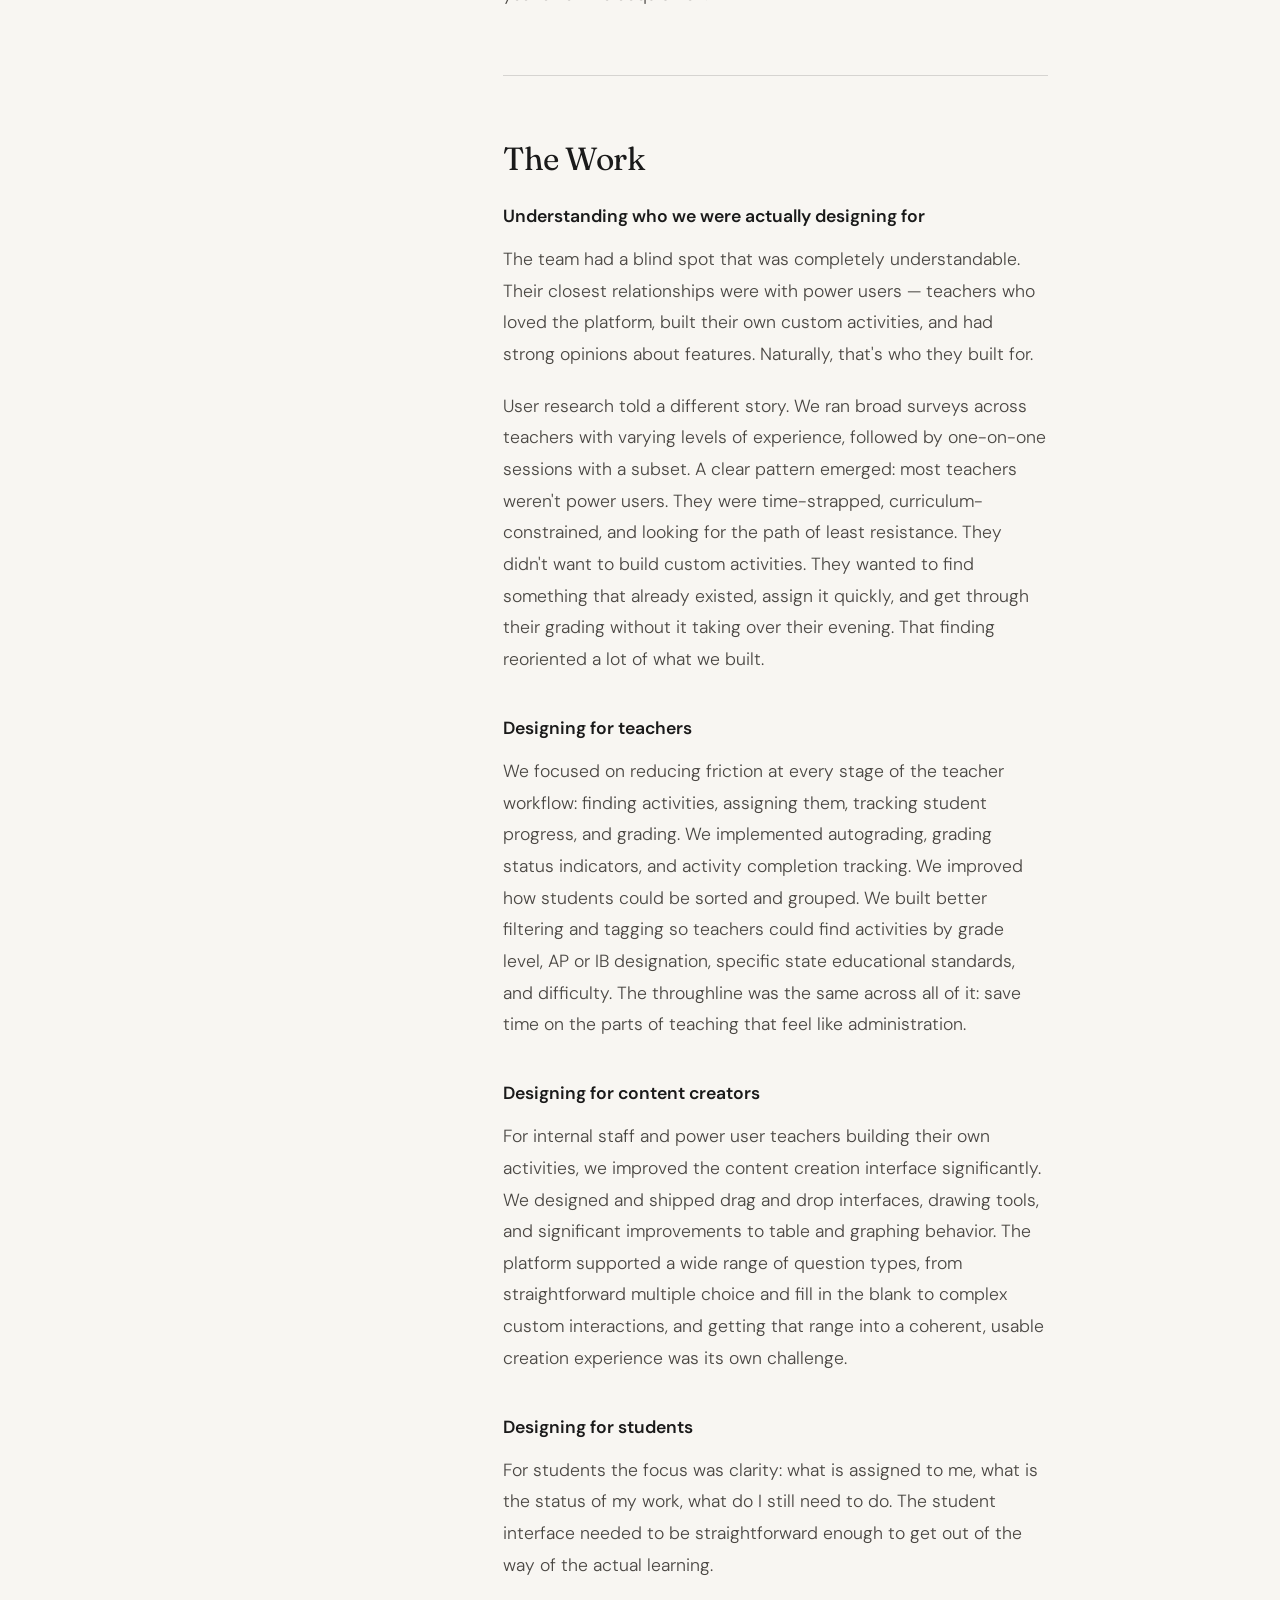
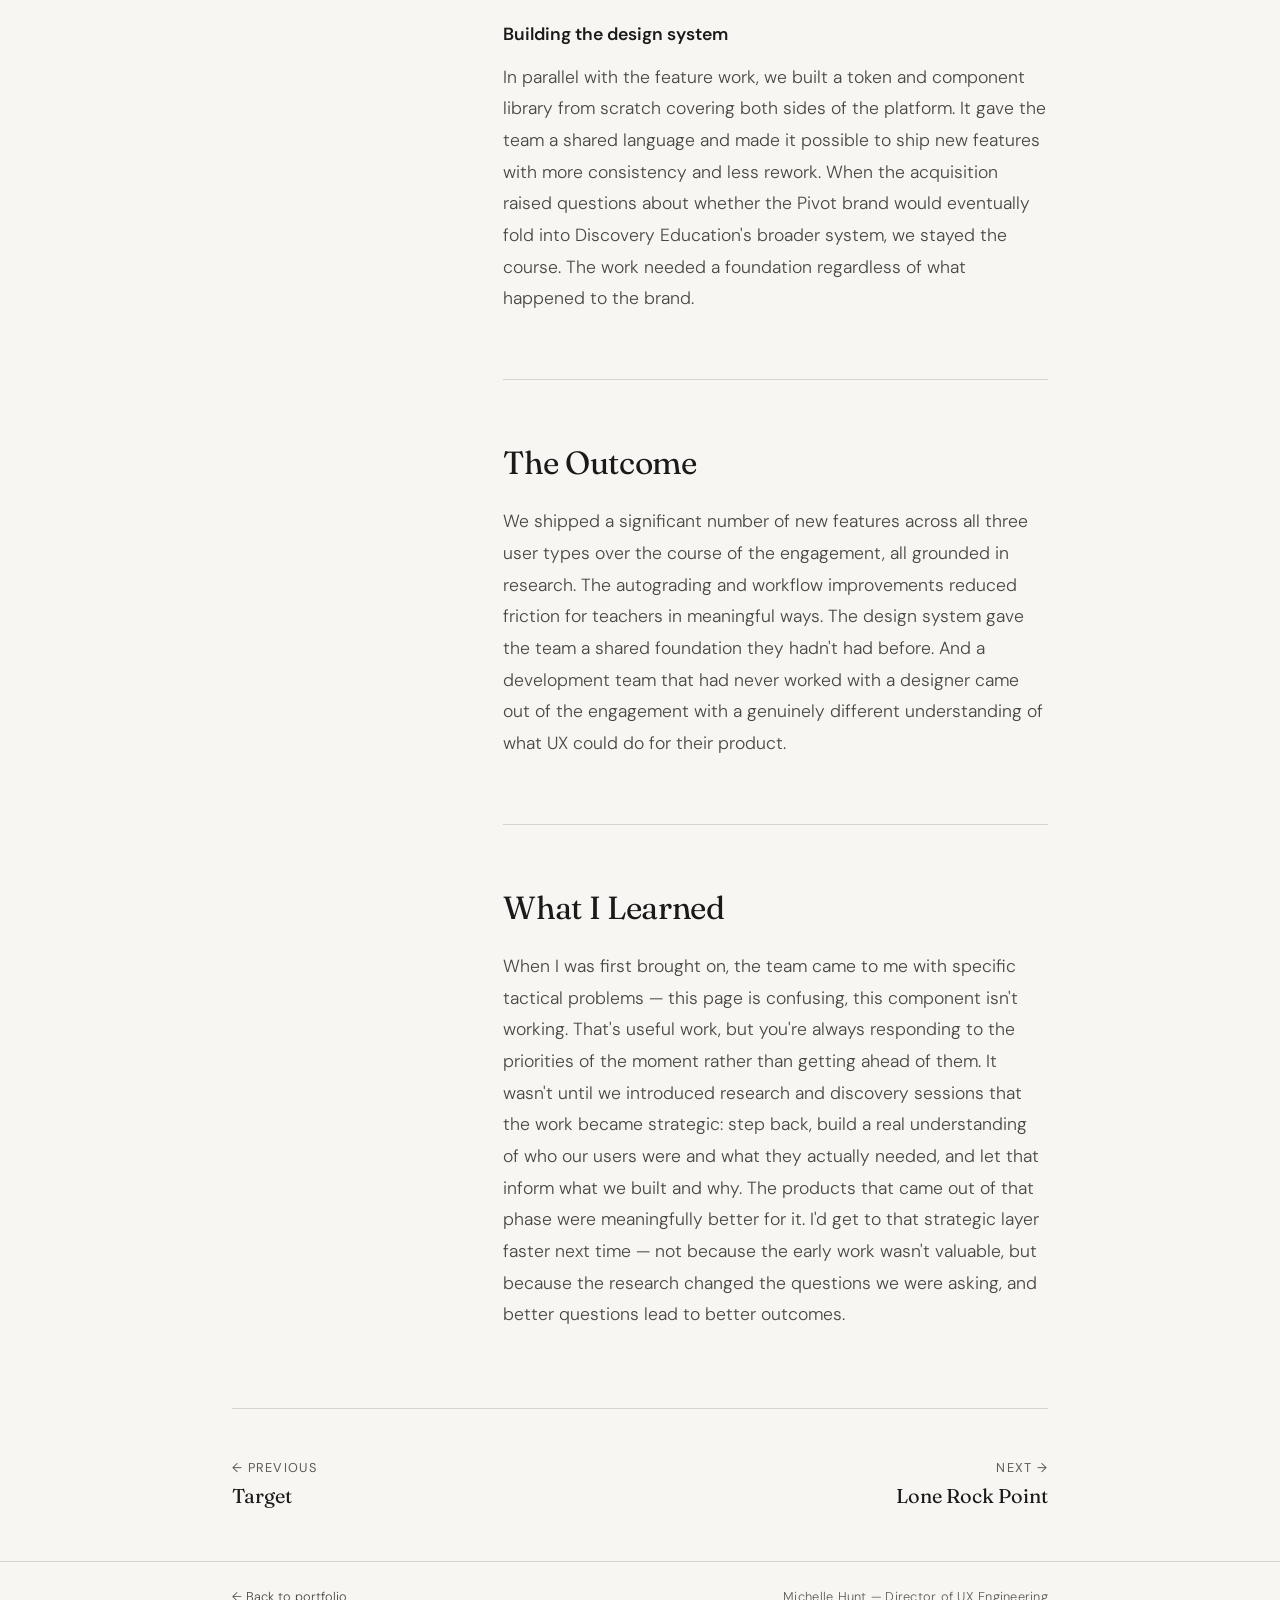
==== commit 9f935a0d: "visual bugs" ====
--- a/discovery-education.html
+++ b/discovery-education.html
@@ -93,7 +93,7 @@
         <span class="cs-hero-client">Discovery Education</span>
       </div>
       <h1 class="cs-hero-title">Research-backed UX for a virtual science lab platform used by teachers and students</h1>
-      <p class="cs-hero-synopsis">Embedded with a development team that had never worked with a designer, conducting user research that reoriented the product roadmap and shipping meaningful improvements across three distinct user types.</p>
+      <p class="cs-hero-synopsis">Embedded with a development team that was new to UX, conducting user research that reoriented the product roadmap and shipping meaningful improvements across three distinct user types.</p>
       <div class="cs-hero-skills" aria-label="Disciplines">
         <span class="skill-item"><span class="skill-dot"></span>UX design</span>
         <span class="skill-sep">·</span>
@@ -130,7 +130,7 @@
 
         <section class="case-section" id="situation">
           <h2 class="section-heading">The Situation</h2>
-          <p>Pivot Interactives was an education platform built around a genuinely novel idea: virtual science experiments students could do on a screen. Interactive videos, measurable observations, complex assessments — all designed to replace or supplement real lab work. The product was live and growing, but the team had never worked with a designer before. The interface had been built by a talented development team working close to the data, and it showed — experiences were sometimes clunky or inconsistent in ways that were hard to pinpoint without a design perspective in the room.</p>
+          <p>Pivot Interactives was an education platform built around a novel idea: virtual science experiments students could do on a screen. Interactive videos, measurable observations, complex assessments — all designed to replace or supplement real lab work. The product was live and growing, but the team had never worked with a designer before. The interface had been built by a talented development team working close to the data, and it showed — experiences were sometimes clunky or inconsistent in ways that were hard to pinpoint without a design perspective in the room.</p>
         </section>
 
         <section class="case-section" id="role">
--- a/styles.css
+++ b/styles.css
@@ -1084,7 +1084,7 @@
   .sidebar-col { display: none; }
   .sticky-org-mobile { display: flex; }
   .nav-links { display: none; }
-  .menu-btn { display: flex; }
+  .menu-btn { display: inline-block; }
   .case-study { grid-template-columns: 1fr; gap: 0.75rem; }
   .philosophy-grid { grid-template-columns: 1fr; }
   .contact-inner { grid-template-columns: 1fr; }
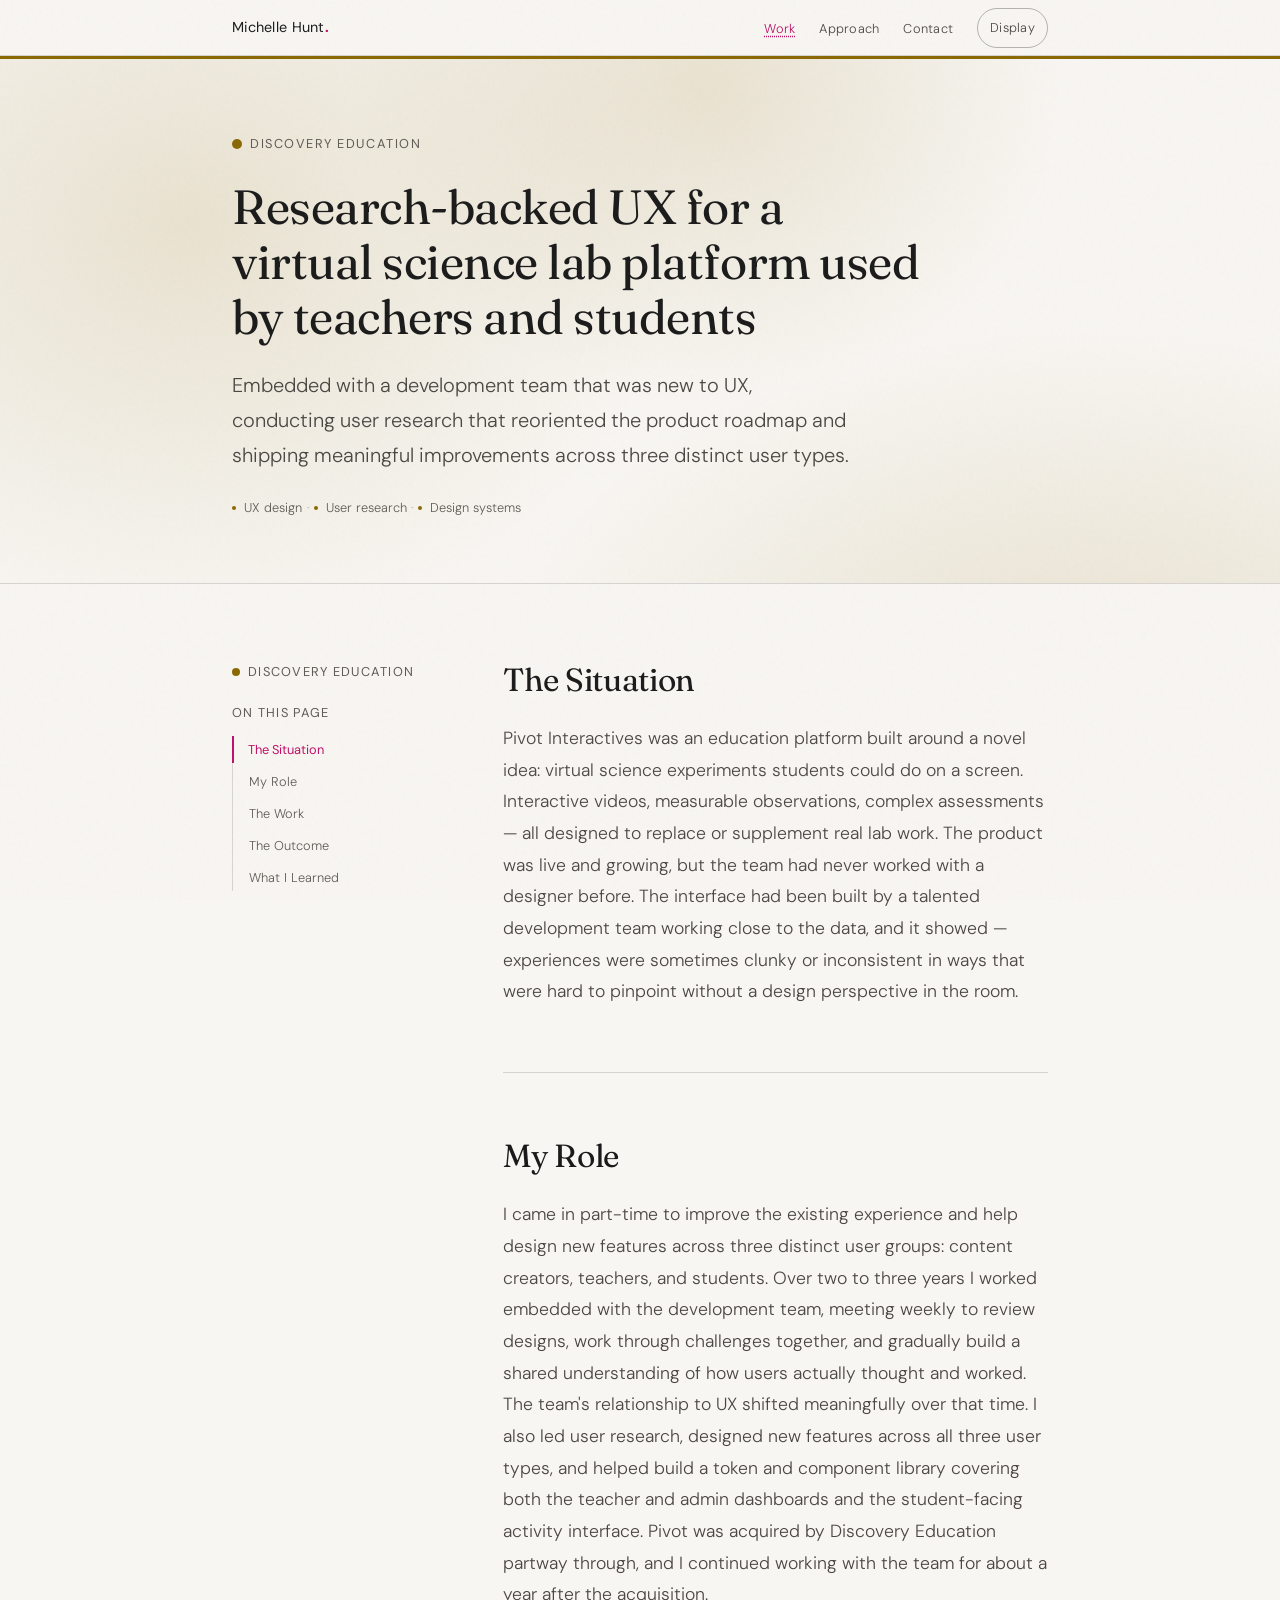
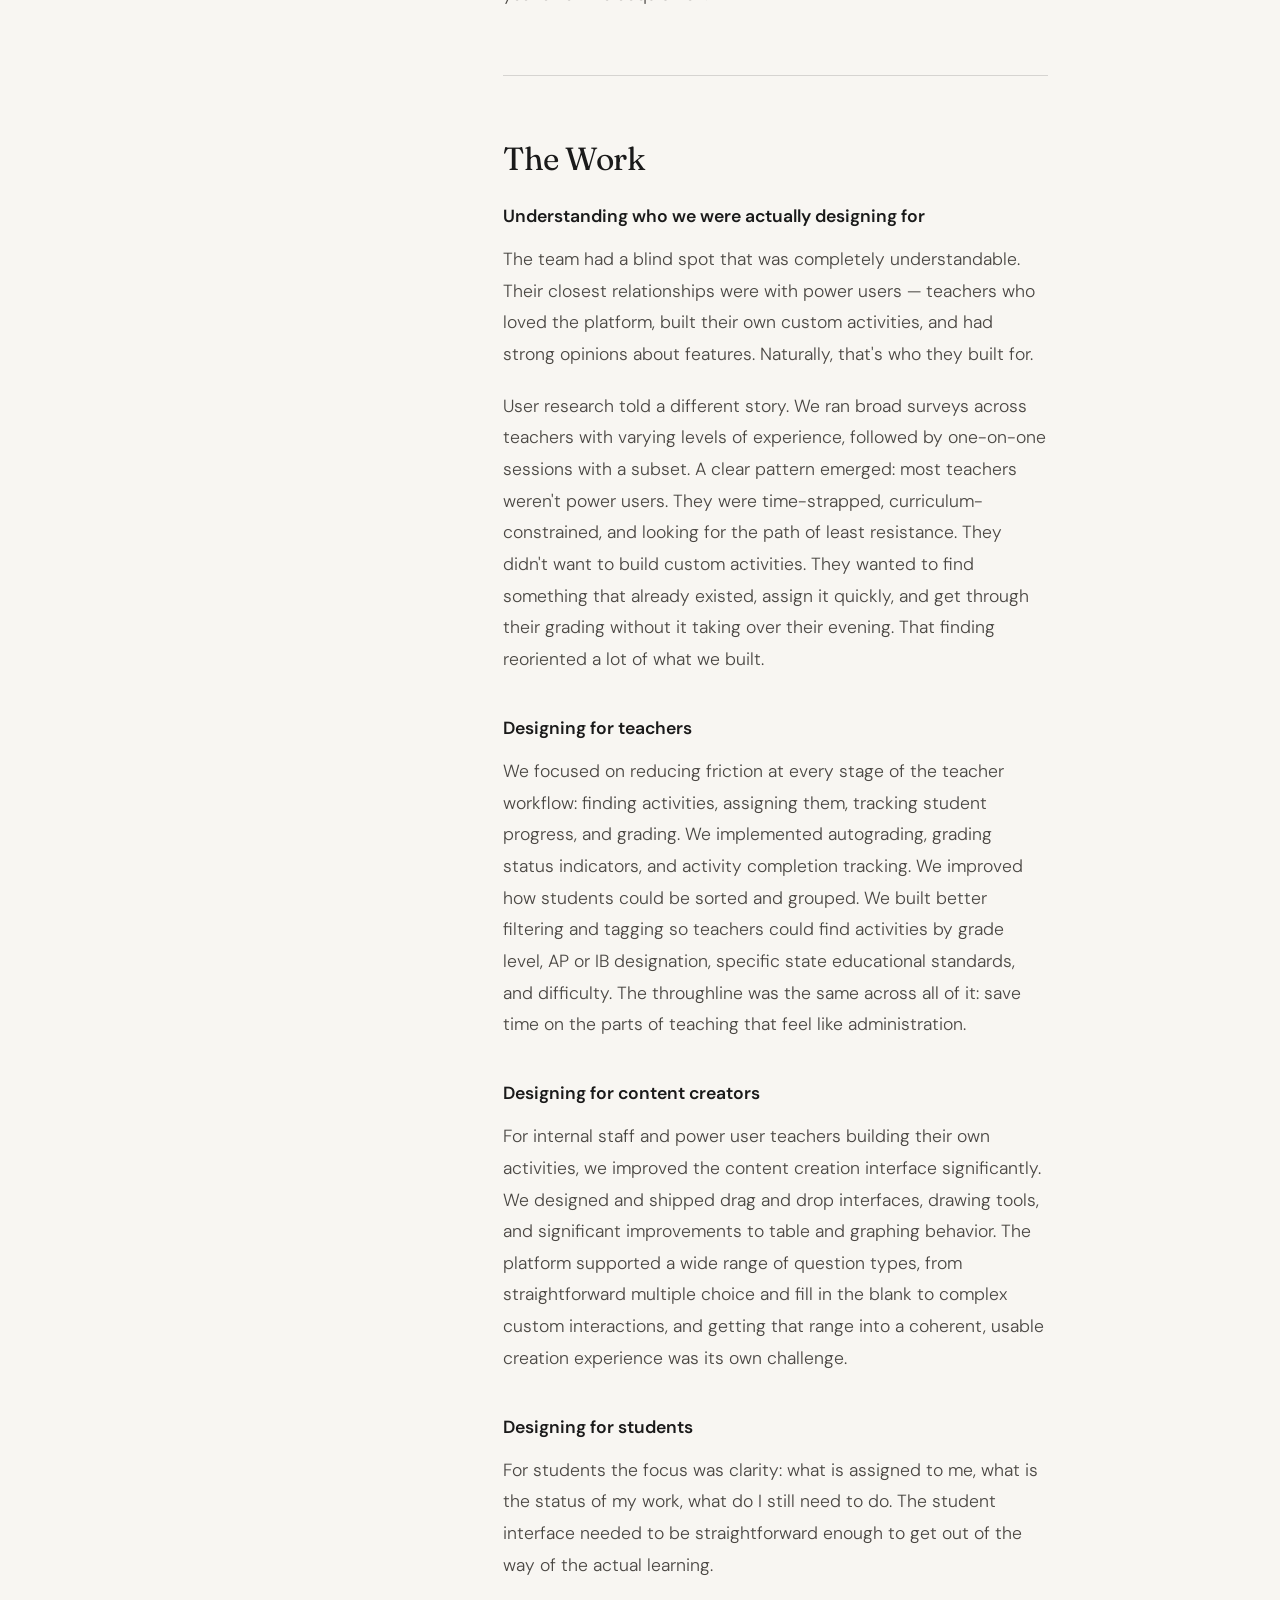
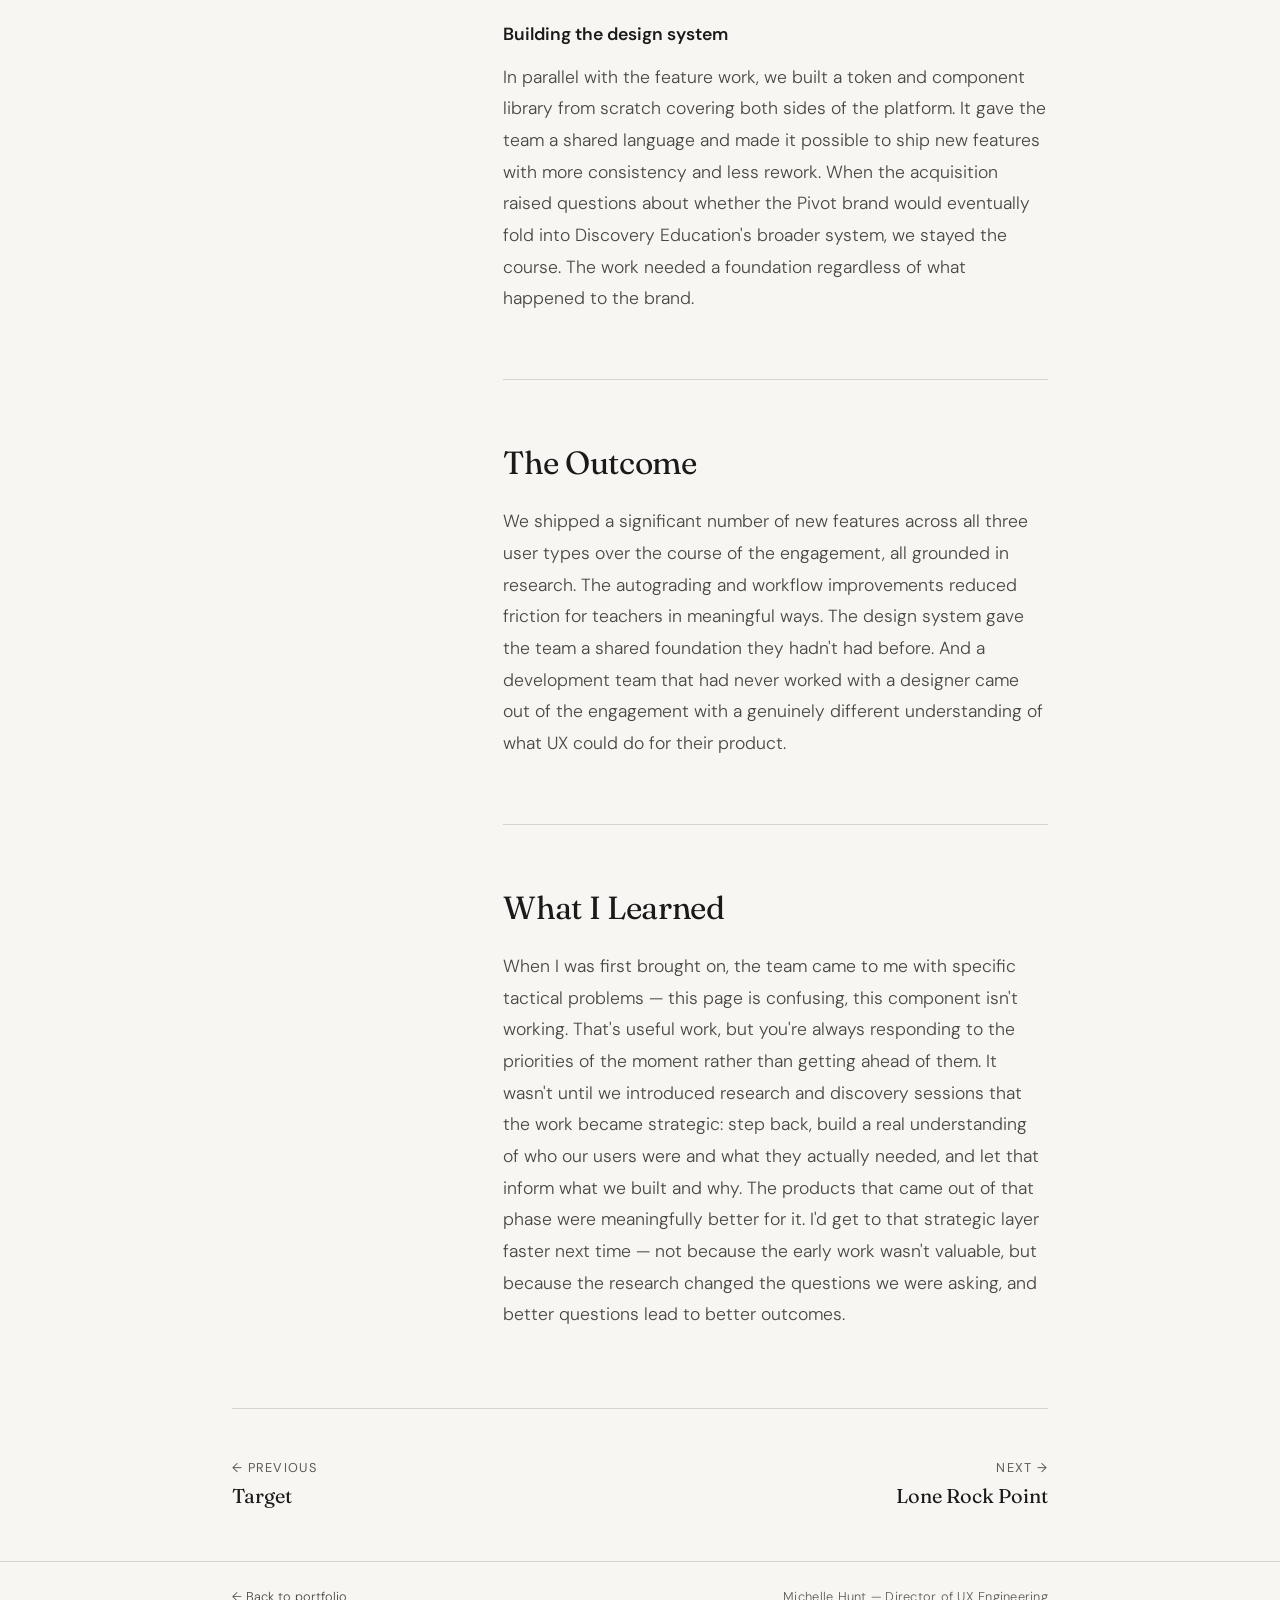
==== commit 352f9a53: "visual excitement and accessibility improvements" ====
--- a/discovery-education.html
+++ b/discovery-education.html
@@ -46,38 +46,46 @@
         <li><a href="index.html#contact">Contact</a></li>
       </ul>
       <div class="nav-wrap">
-        <button class="nav-panel-btn menu-btn" id="menu-btn" onclick="togglePanel('menu-panel','menu-btn')" aria-expanded="false" aria-label="Menu">Menu</button>
-        <div class="nav-panel menu-panel" id="menu-panel" role="dialog" aria-label="Navigation">
+        <button class="nav-panel-btn menu-btn" id="menu-btn" onclick="togglePanel('menu-panel','menu-btn')" aria-expanded="false" aria-controls="menu-panel" aria-label="Menu">Menu</button>
+        <div class="nav-panel menu-panel" id="menu-panel" aria-label="Navigation">
           <a href="index.html#work">Work</a>
           <a href="index.html#philosophy">Approach</a>
           <a href="index.html#contact">Contact</a>
         </div>
       </div>
       <div class="nav-wrap">
-        <button class="nav-panel-btn" id="a11y-btn" onclick="togglePanel('a11y-panel','a11y-btn')" aria-expanded="false" aria-label="Display settings">Display</button>
-        <div class="nav-panel" id="a11y-panel" role="dialog" aria-label="Display settings">
-          <div class="a11y-group">
-            <p class="a11y-group-label">Mode</p>
-            <div class="a11y-options">
-              <button class="a11y-btn" onclick="setTheme('light')"    id="btn-light">Light</button>
-              <button class="a11y-btn" onclick="setTheme('dark')"     id="btn-dark">Dark</button>
-              <button class="a11y-btn" onclick="setTheme('auto')"     id="btn-auto">Auto</button>
-            </div>
-          </div>
-          <div class="a11y-group">
-            <p class="a11y-group-label">Contrast</p>
-            <div class="a11y-options">
-              <button class="a11y-btn" onclick="setContrast('standard')" id="btn-standard">Standard</button>
-              <button class="a11y-btn" onclick="setContrast('high')"     id="btn-high">High (AAA)</button>
-            </div>
-          </div>
-          <div class="a11y-group">
-            <p class="a11y-group-label">Text size</p>
-            <div class="a11y-options">
-              <button class="a11y-btn" onclick="setSize('default')" id="btn-default">Default</button>
-              <button class="a11y-btn" onclick="setSize('large')"   id="btn-large">Large</button>
-            </div>
-          </div>
+        <button class="nav-panel-btn" id="a11y-btn" onclick="togglePanel('a11y-panel','a11y-btn')" aria-expanded="false" aria-controls="a11y-panel" aria-label="Display settings">Display</button>
+        <div class="nav-panel" id="a11y-panel" aria-label="Display settings">
+          <fieldset class="a11y-group">
+            <legend class="a11y-group-label">Mode</legend>
+            <div class="a11y-options">
+              <button class="a11y-btn" onclick="setTheme('light')"    id="btn-light"    aria-pressed="false">Light</button>
+              <button class="a11y-btn" onclick="setTheme('dark')"     id="btn-dark"     aria-pressed="false">Dark</button>
+              <button class="a11y-btn" onclick="setTheme('auto')"     id="btn-auto"     aria-pressed="false">Auto</button>
+            </div>
+          </fieldset>
+          <fieldset class="a11y-group">
+            <legend class="a11y-group-label">Contrast</legend>
+            <div class="a11y-options">
+              <button class="a11y-btn" onclick="setContrast('standard')" id="btn-standard" aria-pressed="false">Standard</button>
+              <button class="a11y-btn" onclick="setContrast('high')"     id="btn-high"     aria-pressed="false">High (AAA)</button>
+            </div>
+          </fieldset>
+          <fieldset class="a11y-group">
+            <legend class="a11y-group-label">Text size</legend>
+            <div class="a11y-options">
+              <button class="a11y-btn" onclick="setSize('default')" id="btn-default" aria-pressed="false">Default</button>
+              <button class="a11y-btn" onclick="setSize('large')"   id="btn-large"   aria-pressed="false">Large</button>
+            </div>
+          </fieldset>
+          <fieldset class="a11y-group">
+            <legend class="a11y-group-label">Animation</legend>
+            <div class="a11y-options">
+              <button class="a11y-btn" onclick="setAnimation('show')"   id="btn-anim-show"   aria-pressed="false">Show</button>
+              <button class="a11y-btn" onclick="setAnimation('reduce')" id="btn-anim-reduce" aria-pressed="false">Reduce</button>
+              <button class="a11y-btn" onclick="setAnimation('auto')"   id="btn-anim-auto"   aria-pressed="false">Auto</button>
+            </div>
+          </fieldset>
         </div>
       </div>
     </div>
--- a/styles.css
+++ b/styles.css
@@ -118,6 +118,31 @@
 }
 
 /* ============================================================
+   HERO BLOB — registered properties for animatable gradient positions
+   ============================================================ */
+@property --bx1 { syntax: '<percentage>'; inherits: false; initial-value: 15%; }
+@property --by1 { syntax: '<percentage>'; inherits: false; initial-value: 25%; }
+@property --bx2 { syntax: '<percentage>'; inherits: false; initial-value: 85%; }
+@property --by2 { syntax: '<percentage>'; inherits: false; initial-value: 75%; }
+@property --bx3 { syntax: '<percentage>'; inherits: false; initial-value: 55%; }
+@property --by3 { syntax: '<percentage>'; inherits: false; initial-value: 10%; }
+
+/* ============================================================
+   SCREEN-READER ONLY UTILITY
+   ============================================================ */
+.sr-only {
+  position: absolute;
+  width: 1px;
+  height: 1px;
+  padding: 0;
+  margin: -1px;
+  overflow: hidden;
+  clip: rect(0, 0, 0, 0);
+  white-space: nowrap;
+  border-width: 0;
+}
+
+/* ============================================================
    SKIP LINK
    ============================================================ */
 .skip-link {
@@ -147,7 +172,17 @@
    RESET & BASE
    ============================================================ */
 *, *::before, *::after { box-sizing: border-box; margin: 0; padding: 0; }
-html { scroll-behavior: smooth; }
+
+@media (prefers-reduced-motion: no-preference) {
+  :root:not([data-motion="off"]) { scroll-behavior: smooth; }
+}
+[data-motion="on"] { scroll-behavior: smooth; }
+
+/* Match body background so the html layer never shows white during transitions */
+html {
+  background: var(--bg);
+  transition: background 0.3s;
+}
 
 body {
   font-family: 'DM Sans', sans-serif;
@@ -187,8 +222,8 @@
    ============================================================ */
 @view-transition { navigation: auto; }
 
-::view-transition-old(root) { animation: 200ms ease both vt-out; }
-::view-transition-new(root) { animation: 280ms ease both vt-in; }
+::view-transition-old(root) { animation: 220ms ease both vt-out; }
+::view-transition-new(root) { animation: 220ms ease both vt-in; }
 
 @keyframes vt-out {
   from { opacity: 1; }
@@ -304,9 +339,11 @@
   white-space: nowrap;
 }
 
-.nav-panel-btn:hover {
+.nav-panel-btn:hover,
+.nav-panel-btn[aria-expanded="true"] {
   color: var(--accent);
   border-color: var(--accent);
+  background: var(--accent-dim);
 }
 .nav-panel-btn:focus-visible {
   color: var(--accent);
@@ -356,7 +393,12 @@
 }
 .menu-panel a.active { color: var(--accent); }
 
-.a11y-group { margin-bottom: 0.75rem; }
+.a11y-group {
+  margin-bottom: 0.75rem;
+  border: none;
+  padding: 0;
+  min-inline-size: 0;
+}
 .a11y-group:last-child { margin-bottom: 0; }
 
 .a11y-group-label {
@@ -422,6 +464,24 @@
 .home-hero {
   padding: clamp(4rem, 8vw, 7rem) 0 clamp(3rem, 6vw, 5rem);
   border-bottom: 0.5px solid var(--border);
+  position: relative;
+  isolation: isolate;
+}
+
+.home-hero::after {
+  content: '';
+  position: absolute;
+  inset: 0;
+  z-index: -1;
+  pointer-events: none;
+  --bx1: 15%; --by1: 25%;
+  --bx2: 85%; --by2: 75%;
+  --bx3: 55%; --by3: 10%;
+  background:
+    radial-gradient(ellipse 55% 65% at var(--bx1) var(--by1), color-mix(in srgb, var(--accent) 14%, transparent) 0%, transparent 70%),
+    radial-gradient(ellipse 65% 55% at var(--bx2) var(--by2), color-mix(in srgb, var(--accent) 14%, transparent) 0%, transparent 70%),
+    radial-gradient(ellipse 40% 50% at var(--bx3) var(--by3), color-mix(in srgb, var(--accent) 14%, transparent) 0%, transparent 70%);
+  background-attachment: fixed;
 }
 
 .hero-label {
@@ -856,6 +916,23 @@
   padding: clamp(3rem, 6vw, 5rem) 0 clamp(2.5rem, 5vw, 4rem);
   border-bottom: 0.5px solid var(--border);
   position: relative;
+  isolation: isolate;
+}
+
+.cs-hero::after {
+  content: '';
+  position: absolute;
+  inset: 0;
+  z-index: -1;
+  pointer-events: none;
+  --bx1: 15%; --by1: 25%;
+  --bx2: 85%; --by2: 75%;
+  --bx3: 55%; --by3: 10%;
+  background:
+    radial-gradient(ellipse 55% 65% at var(--bx1) var(--by1), color-mix(in srgb, var(--c-page) 14%, transparent) 0%, transparent 70%),
+    radial-gradient(ellipse 65% 55% at var(--bx2) var(--by2), color-mix(in srgb, var(--c-page) 14%, transparent) 0%, transparent 70%),
+    radial-gradient(ellipse 40% 50% at var(--bx3) var(--by3), color-mix(in srgb, var(--c-page) 14%, transparent) 0%, transparent 70%);
+  background-attachment: fixed;
 }
 .cs-hero-line {
   position: absolute;
@@ -1074,6 +1151,84 @@
 @keyframes fadeUp {
   from { opacity: 0; transform: translateY(12px); }
   to   { opacity: 1; transform: translateY(0); }
+}
+
+@keyframes heroBlobs {
+  0%, 100% {
+    --bx1:  8%; --by1: 20%;
+    --bx2: 92%; --by2: 80%;
+    --bx3: 50%; --by3:  5%;
+  }
+  25% {
+    --bx1: 12%; --by1: 82%;
+    --bx2: 85%; --by2: 12%;
+    --bx3: 72%; --by3: 55%;
+  }
+  50% {
+    --bx1: 88%; --by1: 30%;
+    --bx2: 10%; --by2: 65%;
+    --bx3: 30%; --by3: 90%;
+  }
+  75% {
+    --bx1: 70%; --by1: 90%;
+    --bx2: 25%; --by2: 10%;
+    --bx3: 15%; --by3: 45%;
+  }
+}
+
+/* Hero blob: on when OS allows and not explicitly off */
+@media (prefers-reduced-motion: no-preference) {
+  :root:not([data-motion="off"]) .home-hero::after,
+  :root:not([data-motion="off"]) .cs-hero::after {
+    animation: heroBlobs 22s ease-in-out infinite;
+  }
+}
+/* Hero blob: force on even when OS reduces motion */
+[data-motion="on"] .home-hero::after,
+[data-motion="on"] .cs-hero::after {
+  animation: heroBlobs 22s ease-in-out infinite;
+}
+
+/* ---- Reduce motion: OS setting (unless explicitly overridden to "show") ---- */
+@media (prefers-reduced-motion: reduce) {
+  :root:not([data-motion="on"]) .hero-label,
+  :root:not([data-motion="on"]) .hero-title,
+  :root:not([data-motion="on"]) .hero-body,
+  :root:not([data-motion="on"]) .hero-meta,
+  :root:not([data-motion="on"]) .cmyk-dots {
+    opacity: 1;
+    animation: none;
+  }
+
+  /* view-transition is also controlled by the JS-injected <style id="vt-pref"> */
+  @view-transition { navigation: none; }
+  ::view-transition-old(root),
+  ::view-transition-new(root) { animation: none; }
+
+  :root:not([data-motion="on"]) *,
+  :root:not([data-motion="on"]) *::before,
+  :root:not([data-motion="on"]) *::after {
+    animation-duration: 0.01ms !important;
+    animation-iteration-count: 1 !important;
+    transition-duration: 0.01ms !important;
+  }
+}
+
+/* ---- Reduce motion: explicit user choice ("Reduce") ---- */
+[data-motion="off"] .hero-label,
+[data-motion="off"] .hero-title,
+[data-motion="off"] .hero-body,
+[data-motion="off"] .hero-meta,
+[data-motion="off"] .cmyk-dots {
+  opacity: 1;
+  animation: none;
+}
+[data-motion="off"] *,
+[data-motion="off"] *::before,
+[data-motion="off"] *::after {
+  animation-duration: 0.01ms !important;
+  animation-iteration-count: 1 !important;
+  transition-duration: 0.01ms !important;
 }
 
 /* ============================================================
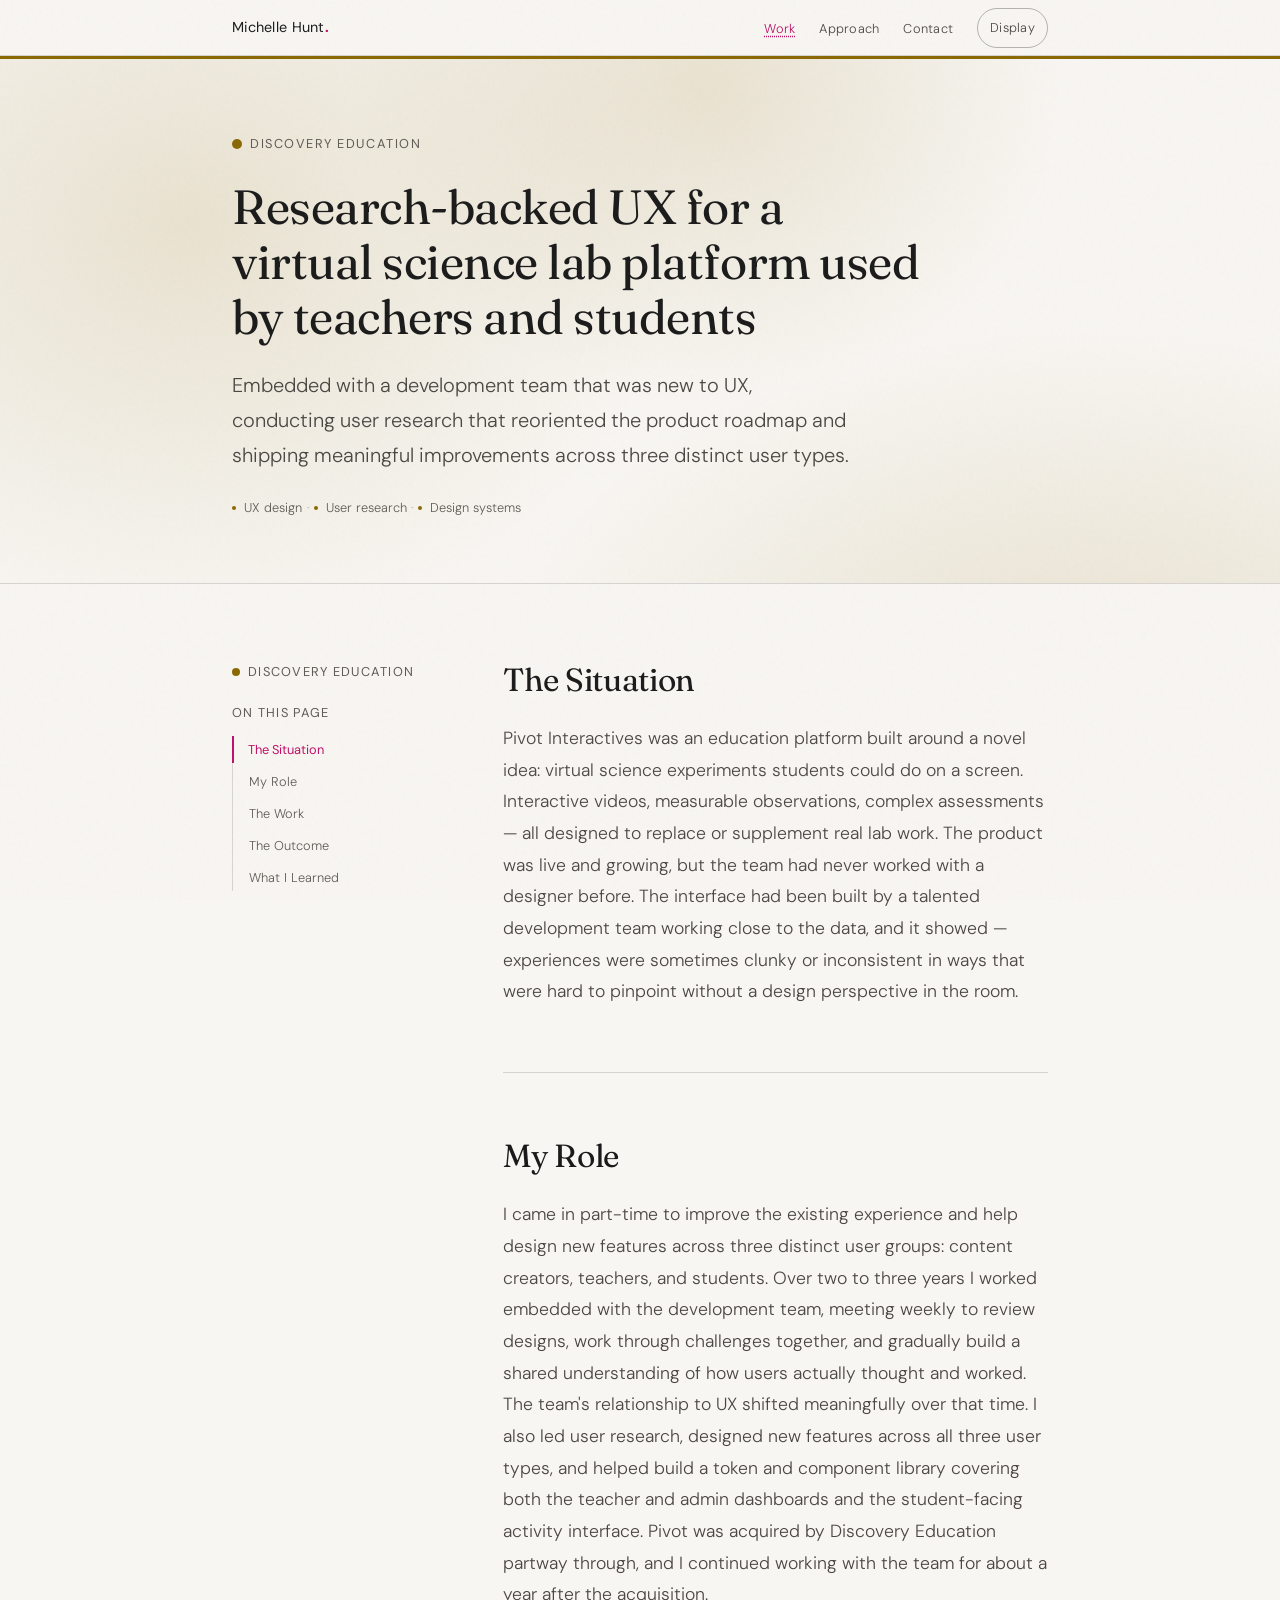
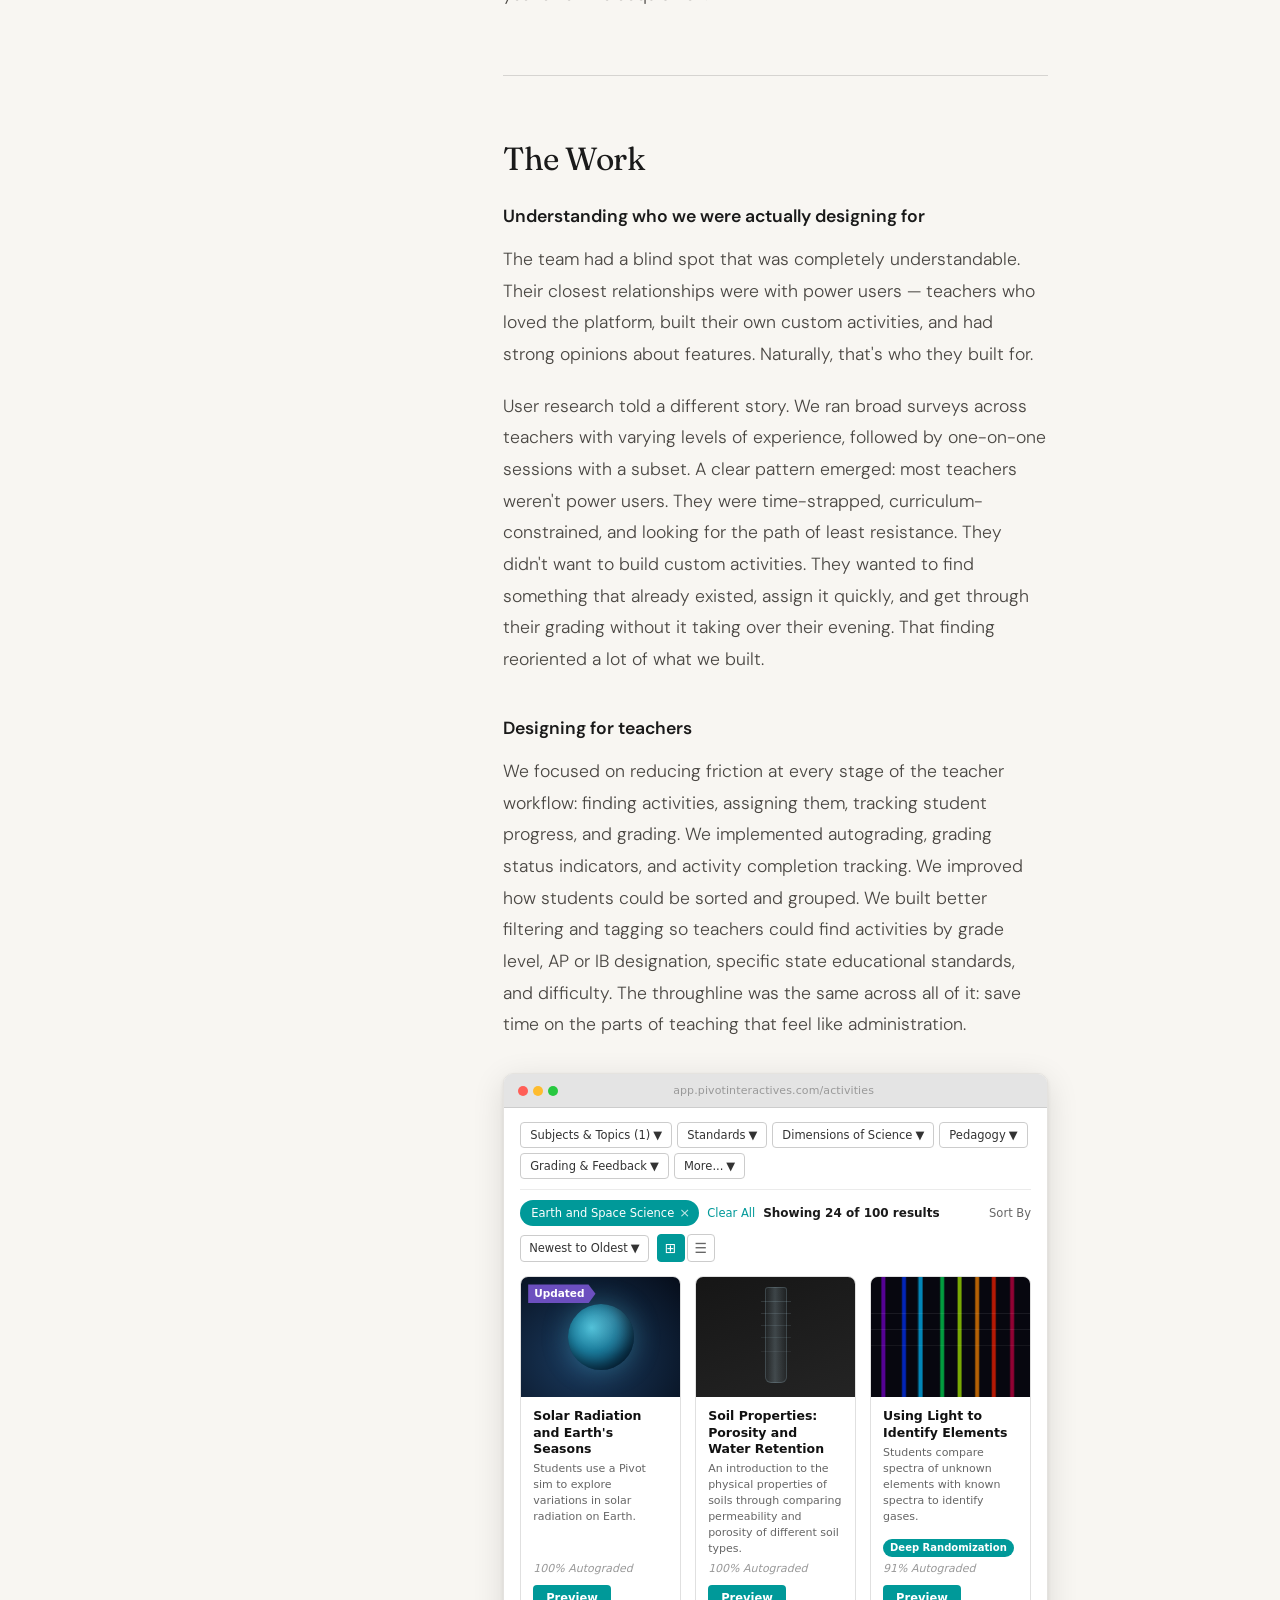
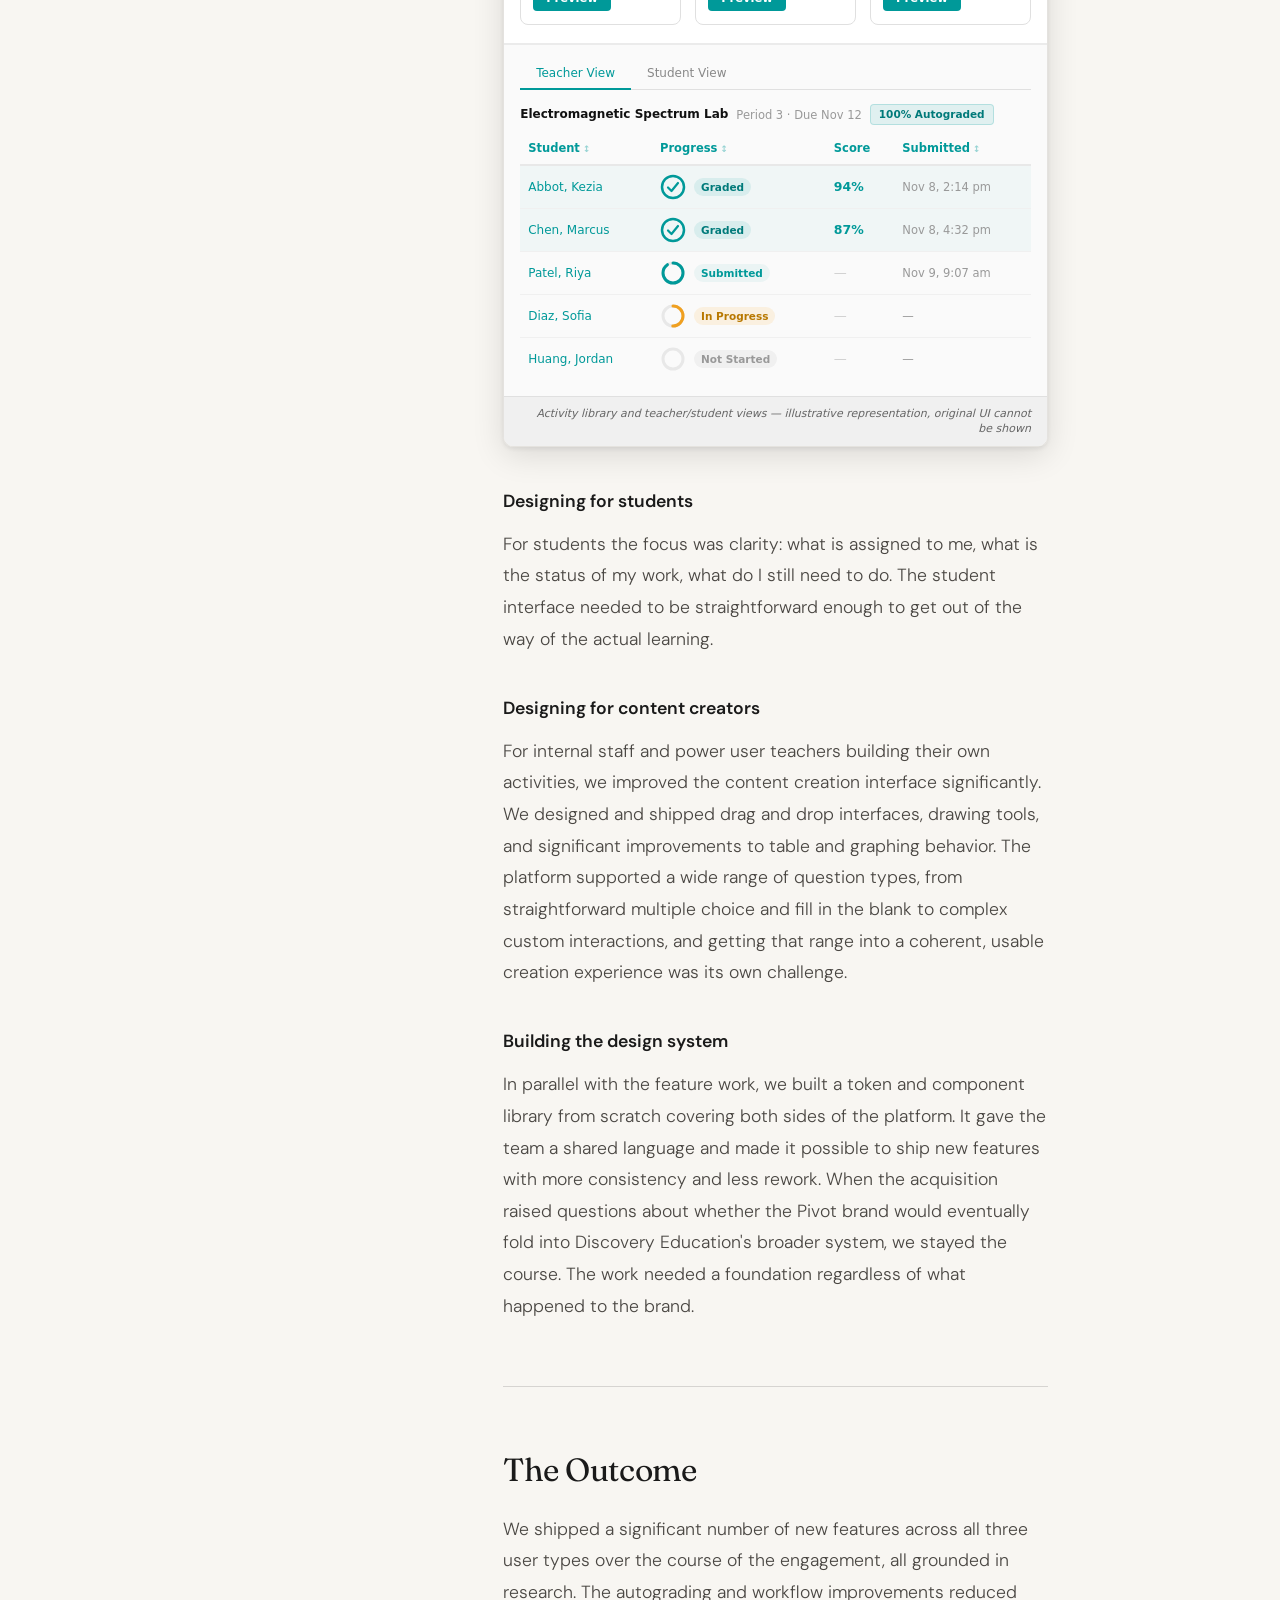
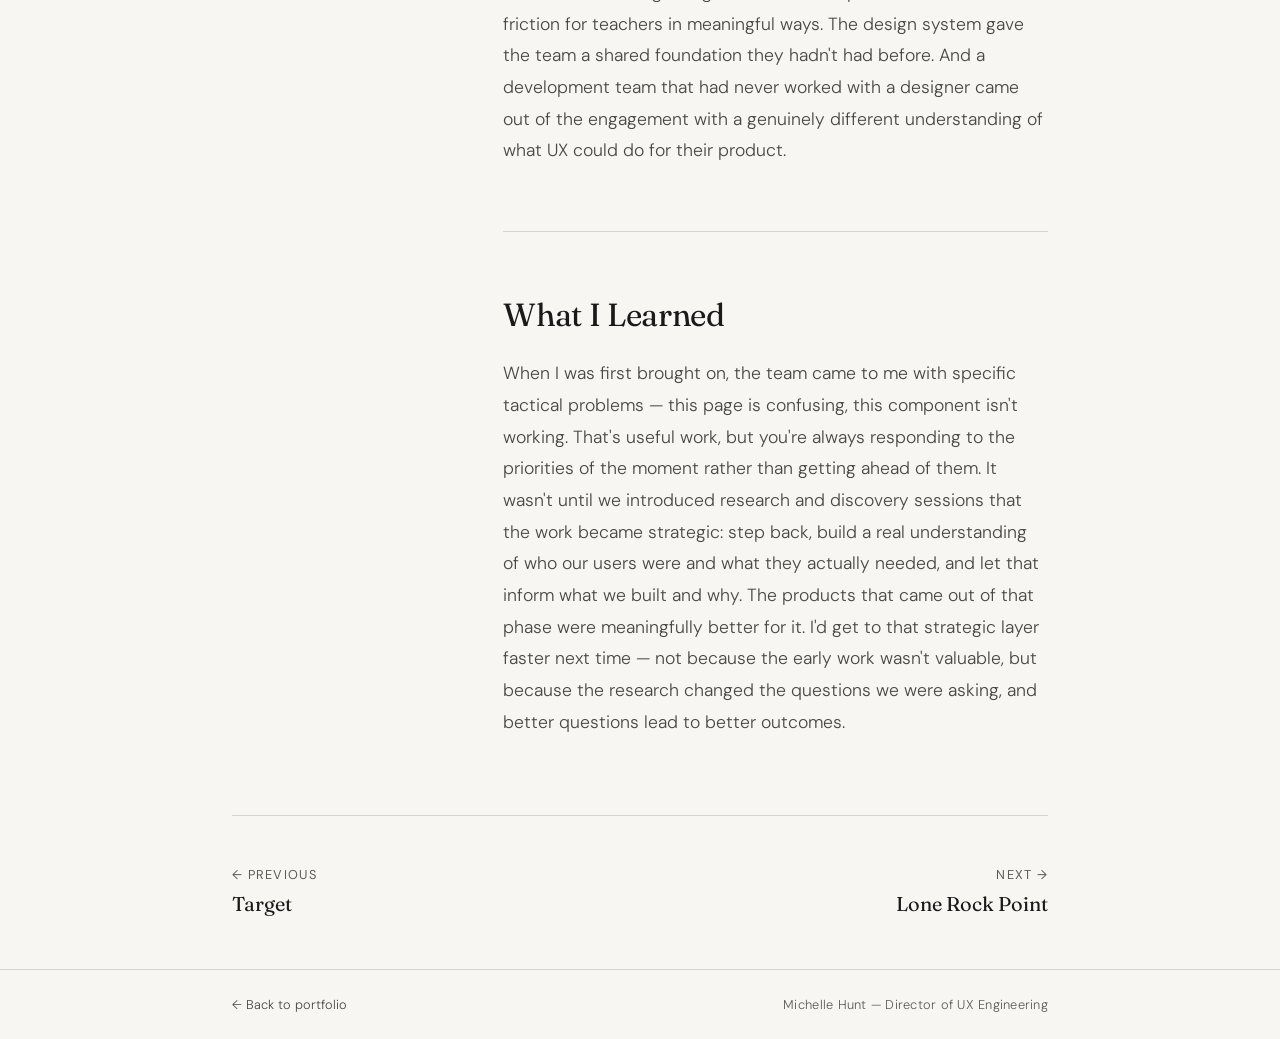
==== commit 88ad0c0b: "add visual to discovery portfolio" ====
--- a/discovery-education.html
+++ b/discovery-education.html
@@ -156,11 +156,545 @@
           <h3 class="subsection-heading">Designing for teachers</h3>
           <p>We focused on reducing friction at every stage of the teacher workflow: finding activities, assigning them, tracking student progress, and grading. We implemented autograding, grading status indicators, and activity completion tracking. We improved how students could be sorted and grouped. We built better filtering and tagging so teachers could find activities by grade level, AP or IB designation, specific state educational standards, and difficulty. The throughline was the same across all of it: save time on the parts of teaching that feel like administration.</p>
 
+          <figure class="pv-visual" id="pv-visual" aria-hidden="true">
+          <style>
+          /* ── Pivot Interactives illustrative visual ── */
+          .pv-visual {
+            margin: 2rem 0 2.5rem;
+            border-radius: 10px;
+            overflow: hidden;
+            box-shadow: 0 2px 4px rgba(0,0,0,.07), 0 8px 32px rgba(0,0,0,.12);
+            border: 1px solid rgba(0,0,0,.08);
+            font-family: -apple-system, BlinkMacSystemFont, 'Segoe UI', system-ui, sans-serif;
+            font-size: 13px;
+            color: #1a1a1a;
+            line-height: 1.4;
+          }
+          .pv-chrome {
+            display: flex; align-items: center; gap: 8px;
+            padding: 9px 14px;
+            background: #e4e4e4; border-bottom: 1px solid #ccc;
+            opacity: 0; transform: translateY(-5px);
+            transition: opacity .4s ease, transform .4s ease;
+          }
+          .pv-visual.is-visible .pv-chrome { opacity: 1; transform: none; }
+          .pv-chrome-dots { display: flex; gap: 5px; }
+          .pv-chrome-dots span { width: 10px; height: 10px; border-radius: 50%; }
+          .pv-chrome-dots span:nth-child(1) { background: #ff5f57; }
+          .pv-chrome-dots span:nth-child(2) { background: #febc2e; }
+          .pv-chrome-dots span:nth-child(3) { background: #28c840; }
+          .pv-chrome-url { font-size: 11px; color: #999; flex: 1; text-align: center; margin-right: 52px; letter-spacing: .01em; }
+          .pv-section-browse { background: #fff; padding: 14px 16px 18px; }
+          .pv-filterbar {
+            display: flex; flex-wrap: wrap; gap: 5px;
+            padding-bottom: 10px; border-bottom: 1px solid #ebebeb;
+            opacity: 0; transform: translateY(-4px);
+            transition: opacity .4s ease .12s, transform .4s ease .12s;
+          }
+          .pv-visual.is-visible .pv-filterbar { opacity: 1; transform: none; }
+          .pv-fbtn {
+            display: inline-flex; align-items: center; gap: 3px;
+            padding: 5px 9px; border: 1px solid #ccc; border-radius: 4px;
+            background: #fff; font-size: 11.5px; color: #333;
+            cursor: default; white-space: nowrap; pointer-events: none;
+            user-select: none; font-family: inherit;
+            transition: background .25s ease, border-color .25s ease, color .25s ease;
+          }
+          .pv-fbtn.pv-flash { background: rgba(0,153,153,.1); border-color: #009999; color: #009999; }
+          .pv-activerow {
+            display: flex; align-items: center; flex-wrap: wrap; gap: 8px;
+            padding: 10px 0 14px;
+            opacity: 0; transition: opacity .35s ease .28s;
+          }
+          .pv-visual.is-visible .pv-activerow { opacity: 1; }
+          .pv-chip {
+            display: inline-flex; align-items: center; gap: 5px;
+            padding: 4px 9px 4px 11px; background: #009999; color: #fff;
+            border-radius: 20px; font-size: 11.5px; font-weight: 500;
+            transform: scale(0.4); opacity: 0;
+            transition: transform .4s cubic-bezier(.34,1.56,.64,1) .52s, opacity .25s ease .52s;
+          }
+          .pv-visual.is-visible .pv-chip { transform: scale(1); opacity: 1; }
+          .pv-chip-x { opacity: .75; font-size: 13px; }
+          .pv-clearall { color: #009999; font-size: 11.5px; cursor: default; }
+          .pv-count { font-size: 12px; font-weight: 700; white-space: nowrap; }
+          .pv-spacer { flex: 1; min-width: 8px; }
+          .pv-sortlabel { font-size: 11.5px; color: #666; }
+          .pv-select-mock {
+            display: inline-flex; align-items: center; gap: 3px;
+            padding: 4px 8px; border: 1px solid #ccc; border-radius: 4px;
+            font-size: 11.5px; color: #333; pointer-events: none;
+          }
+          .pv-viewtoggle { display: flex; gap: 2px; }
+          .pv-vbtn {
+            width: 28px; height: 28px; border: 1px solid #ccc; background: #fff;
+            border-radius: 4px; display: flex; align-items: center; justify-content: center;
+            font-size: 14px; color: #666; cursor: pointer; font-family: inherit;
+            transition: background .15s ease, border-color .15s ease, color .15s ease;
+          }
+          .pv-vbtn.pv-vbtn-active { background: #009999; border-color: #009999; color: #fff; }
+          /* List view mode */
+          .pv-info-main { flex: 1; display: flex; flex-direction: column; gap: 4px; min-width: 0; }
+          .pv-list-meta { display: none; align-items: center; flex-wrap: wrap; gap: 6px; font-size: 11px; color: #999; }
+          .pv-list-badge { padding: 1px 9px 1px 5px; clip-path: polygon(0 0, calc(100% - 5px) 0, 100% 50%, calc(100% - 5px) 100%, 0 100%); font-size: 10px; font-weight: 700; color: #fff; background: #6c4fbf; }
+          .pv-grid.pv-list-mode { display: flex; flex-direction: column; gap: 0; }
+          .pv-list-mode .pv-card { flex-direction: row; border-radius: 0; border-left: none; border-right: none; border-top: none; opacity: 1 !important; transform: none !important; transition: none !important; }
+          .pv-list-mode .pv-card:first-child { border-top: 1px solid #e0e0e0; }
+          .pv-list-mode .pv-thumb { width: 160px; height: auto; min-height: 88px; flex-shrink: 0; border-radius: 0; }
+          .pv-list-mode .pv-thumb .pv-badge { display: none; }
+          .pv-list-mode .pv-info { flex-direction: row; align-items: center; gap: 12px; padding: 10px 12px; }
+          .pv-list-mode .pv-desc { display: none; }
+          .pv-list-mode .pv-list-meta { display: flex; }
+          .pv-list-mode .pv-autograde { display: none; }
+          .pv-list-mode .pv-preview { margin-top: 0; flex-shrink: 0; align-self: center; }
+          .pv-list-mode .pv-deeptag { display: none; }
+          .pv-grid { display: grid; grid-template-columns: repeat(3, 1fr); gap: 14px; }
+          @media (max-width: 580px) { .pv-grid { grid-template-columns: 1fr 1fr; } }
+          .pv-card {
+            border: 1px solid #e0e0e0; border-radius: 8px; overflow: hidden;
+            background: #fff; display: flex; flex-direction: column;
+            opacity: 0; transform: translateY(14px) scale(0.97);
+            transition: opacity .5s ease, transform .5s ease;
+          }
+          .pv-visual.is-visible .pv-card:nth-child(1) { opacity: 1; transform: none; transition-delay: 680ms; }
+          .pv-visual.is-visible .pv-card:nth-child(2) { opacity: 1; transform: none; transition-delay: 820ms; }
+          .pv-visual.is-visible .pv-card:nth-child(3) { opacity: 1; transform: none; transition-delay: 960ms; }
+          .pv-thumb { height: 120px; position: relative; overflow: hidden; flex-shrink: 0; }
+          .pv-thumb-1 { background: radial-gradient(ellipse at 40% 68%, #1a3a5e 0%, #060d1a 100%); }
+          .pv-thumb-1::before {
+            content: ''; position: absolute;
+            left: 50%; top: 50%; transform: translate(-50%, -50%);
+            width: 66px; height: 66px; border-radius: 50%;
+            background: radial-gradient(circle at 36% 36%, #4ec0d8 0%, #1a7a9a 40%, #0a3a5a 75%, #041220 100%);
+            box-shadow: 0 0 26px rgba(78,192,216,.35), inset -5px -5px 14px rgba(0,0,0,.45);
+          }
+          .pv-thumb-1::after {
+            content: ''; position: absolute;
+            left: 50%; top: 50%; transform: translate(-50%, -50%);
+            width: 66px; height: 66px; border-radius: 50%;
+            background: radial-gradient(ellipse at 68% 22%, rgba(255,255,255,.1) 0%, transparent 50%);
+          }
+          .pv-thumb-2 { background: linear-gradient(160deg, #161616 0%, #242424 100%); }
+          .pv-thumb-2::before {
+            content: ''; position: absolute; left: 50%; top: 8%; transform: translateX(-50%);
+            width: 22px; height: 80%;
+            background: linear-gradient(90deg, rgba(140,190,210,.05) 0%, rgba(190,225,240,.22) 45%, rgba(140,190,210,.05) 100%);
+            border: 1px solid rgba(190,225,240,.18); border-radius: 3px 3px 6px 6px;
+          }
+          .pv-thumb-2::after {
+            content: ''; position: absolute; left: calc(50% - 15px); top: 20%;
+            width: 30px; height: 1px; background: rgba(190,225,240,.15);
+            box-shadow: 0 12px 0 rgba(190,225,240,.13), 0 24px 0 rgba(190,225,240,.11), 0 36px 0 rgba(190,225,240,.09), 0 50px 0 rgba(190,225,240,.07);
+          }
+          .pv-thumb-3 { background: #080810; }
+          .pv-thumb-3::before {
+            content: ''; position: absolute; inset: 0;
+            background:
+              linear-gradient(90deg, transparent 6%,    #7700cc 7%,    #7700cc 8.5%,  transparent 9.5%),
+              linear-gradient(90deg, transparent 19%,   #0033ff 20%,   #0033ff 21.5%, transparent 22.5%),
+              linear-gradient(90deg, transparent 29%,   #00bbff 30.5%, #00bbff 32%,   transparent 33%),
+              linear-gradient(90deg, transparent 43%,   #00dd55 44%,   #00dd55 45.5%, transparent 46.5%),
+              linear-gradient(90deg, transparent 54%,   #aaee00 55%,   #aaee00 56.5%, transparent 57.5%),
+              linear-gradient(90deg, transparent 65%,   #ff8800 66%,   #ff8800 67.5%, transparent 68.5%),
+              linear-gradient(90deg, transparent 75.5%, #ff2200 76.5%, #ff2200 78%,   transparent 79%),
+              linear-gradient(90deg, transparent 87%,   #cc0044 88%,   #cc0044 89.5%, transparent 90.5%);
+            opacity: .7;
+          }
+          .pv-thumb-3::after {
+            content: ''; position: absolute; top: 30%; left: 0; right: 0; height: 1px;
+            background: rgba(255,255,255,.08);
+            box-shadow: 0 16px 0 rgba(255,255,255,.08), 0 32px 0 rgba(255,255,255,.06);
+          }
+          .pv-badge { position: absolute; top: 7px; left: 7px; padding: 2px 11px 2px 6px; clip-path: polygon(0 0, calc(100% - 7px) 0, 100% 50%, calc(100% - 7px) 100%, 0 100%); font-size: 10.5px; font-weight: 700; color: #fff; background: #6c4fbf; }
+
+          .pv-info { padding: 11px 12px 13px; display: flex; flex-direction: column; flex: 1; gap: 5px; }
+          .pv-title { font-size: 12.5px; font-weight: 700; line-height: 1.3; color: #111; }
+          .pv-desc  { font-size: 11px; color: #666; line-height: 1.45; flex: 1; }
+          .pv-deeptag { display: inline-block; align-self: flex-start; padding: 2px 7px; background: #009999; color: #fff; border-radius: 20px; font-size: 10px; font-weight: 600; }
+          .pv-autograde { font-size: 11px; font-style: italic; color: #999; }
+          .pv-preview { margin-top: 4px; padding: 6px 13px; background: #009999; color: #fff; border: none; border-radius: 4px; font-size: 11.5px; font-weight: 600; cursor: default; pointer-events: none; align-self: flex-start; font-family: inherit; }
+          .pv-section-grade { background: #fafafa; border-top: 2px solid #ebebeb; padding: 14px 16px 16px; }
+          .pv-tabs {
+            display: flex; border-bottom: 1px solid #e0e0e0; margin-bottom: 14px;
+            opacity: 0; transition: opacity .4s ease;
+          }
+          .pv-section-grade.pv-grade-visible .pv-tabs { opacity: 1; }
+          .pv-tab {
+            padding: 7px 16px 8px; font-size: 12px; font-weight: 500; color: #888;
+            background: none; border: none; border-bottom: 2px solid transparent;
+            cursor: pointer; font-family: inherit; margin-bottom: -1px;
+            transition: color .2s ease, border-color .2s ease;
+          }
+          .pv-tab.pv-tab-active { color: #009999; border-bottom-color: #009999; }
+          .pv-tab:hover { color: #009999; }
+          .pv-panel { transition: opacity .25s ease; }
+          .pv-assign-label {
+            display: flex; align-items: center; flex-wrap: wrap; gap: 8px;
+            font-size: 12px; color: #555; margin-bottom: 10px;
+            opacity: 0; transition: opacity .35s ease;
+          }
+          .pv-section-grade.pv-grade-visible .pv-assign-label { opacity: 1; transition-delay: .15s; }
+          .pv-assign-activity { font-weight: 700; color: #111; }
+          .pv-assign-meta { color: #999; font-size: 11.5px; }
+          .pv-autobadge { padding: 2px 8px; background: rgba(0,153,153,.1); color: #007a7a; border-radius: 4px; font-size: 10.5px; font-weight: 600; border: 1px solid rgba(0,153,153,.2); }
+          .pv-table { width: 100%; border-collapse: collapse; font-size: 12px; }
+          .pv-table thead tr { border-bottom: 2px solid #e8e8e8; }
+          .pv-table th { padding: 5px 8px 8px; text-align: left; font-weight: 600; color: #009999; font-size: 11.5px; white-space: nowrap; }
+          .pv-table th.pv-th-sort::after { content: ' ↕'; font-size: 9px; opacity: .4; }
+          .pv-table td { padding: 8px 8px; border-bottom: 1px solid #f0f0f0; vertical-align: middle; }
+          .pv-table tr:last-child td { border-bottom: none; }
+          .pv-table tr.pv-row-done { background: rgba(0,153,153,.04); }
+          .pv-sname { color: #009999; font-weight: 500; }
+          .pv-activity-name { font-weight: 500; color: #111; }
+          .pv-meta-cell { font-size: 11.5px; color: #999; }
+          .pv-ring-wrap { display: flex; align-items: center; gap: 8px; }
+          .pv-ring { width: 26px; height: 26px; transform: rotate(-90deg); flex-shrink: 0; }
+          .pv-ring-bg { fill: none; stroke: #e8e8e8; stroke-width: 3; }
+          .pv-ring-prog {
+            fill: none; stroke-width: 3; stroke-linecap: round;
+            stroke-dasharray: 62.83; stroke-dashoffset: 62.83;
+            transition: stroke-dashoffset 1.1s ease;
+          }
+          .pv-ring-teal  { stroke: #009999; }
+          .pv-ring-amber { stroke: #f0a020; }
+          .pv-ring-gray  { stroke: #ccc; }
+          .pv-check-icon { width: 26px; height: 26px; flex-shrink: 0; }
+          .pv-status { display: inline-flex; align-items: center; padding: 2px 7px; border-radius: 20px; font-size: 10.5px; font-weight: 600; white-space: nowrap; }
+          .pv-status-graded    { background: rgba(0,153,153,.1);  color: #007a7a; }
+          .pv-status-submitted { background: rgba(0,153,153,.06); color: #009999; }
+          .pv-status-inprog    { background: rgba(240,160,32,.12); color: #b87800; }
+          .pv-status-ns        { background: #f0f0f0; color: #999; }
+          .pv-score-val  { color: #009999; font-weight: 700; font-size: 12.5px; }
+          .pv-score-dash { color: #ccc; font-size: 13px; }
+          .pv-table tbody tr { transition: opacity .35s ease, transform .35s ease; }
+          .pv-caption { display: block; padding: 9px 16px; font-size: 11px; color: #666; background: #f0f0f0; border-top: 1px solid #e0e0e0; text-align: right; font-style: italic; margin: 0; }
+          @media (prefers-reduced-motion: reduce) {
+            :root:not([data-motion="on"]) .pv-chrome,
+            :root:not([data-motion="on"]) .pv-filterbar,
+            :root:not([data-motion="on"]) .pv-activerow,
+            :root:not([data-motion="on"]) .pv-chip,
+            :root:not([data-motion="on"]) .pv-card,
+            :root:not([data-motion="on"]) .pv-tabs,
+            :root:not([data-motion="on"]) .pv-assign-label {
+              opacity: 1; transform: none; transition: none;
+            }
+          }
+          [data-motion="off"] .pv-chrome, [data-motion="off"] .pv-filterbar,
+          [data-motion="off"] .pv-activerow, [data-motion="off"] .pv-chip,
+          [data-motion="off"] .pv-card, [data-motion="off"] .pv-tabs,
+          [data-motion="off"] .pv-assign-label {
+            opacity: 1; transform: none; transition: none;
+          }
+          </style>
+
+          <div class="pv-chrome">
+            <div class="pv-chrome-dots"><span></span><span></span><span></span></div>
+            <span class="pv-chrome-url">app.pivotinteractives.com/activities</span>
+          </div>
+
+          <div class="pv-section-browse">
+            <div class="pv-filterbar">
+              <button class="pv-fbtn" id="pv-subj-btn" tabindex="-1">Subjects &amp; Topics (1) <span>&#9660;</span></button>
+              <button class="pv-fbtn" tabindex="-1">Standards <span>&#9660;</span></button>
+              <button class="pv-fbtn" tabindex="-1">Dimensions of Science <span>&#9660;</span></button>
+              <button class="pv-fbtn" tabindex="-1">Pedagogy <span>&#9660;</span></button>
+              <button class="pv-fbtn" tabindex="-1">Grading &amp; Feedback <span>&#9660;</span></button>
+              <button class="pv-fbtn" tabindex="-1">More... <span>&#9660;</span></button>
+            </div>
+            <div class="pv-activerow">
+              <span class="pv-chip">Earth and Space Science <span class="pv-chip-x">&#215;</span></span>
+              <span class="pv-clearall">Clear All</span>
+              <strong class="pv-count" id="pv-count">Showing 0 of 100 results</strong>
+              <span class="pv-spacer"></span>
+              <span class="pv-sortlabel">Sort By</span>
+              <span class="pv-select-mock">Newest to Oldest <span>&#9660;</span></span>
+              <div class="pv-viewtoggle">
+                <button class="pv-vbtn pv-vbtn-active" id="pv-vbtn-grid" tabindex="-1" onclick="pvView('grid')">&#8862;</button>
+                <button class="pv-vbtn" id="pv-vbtn-list" tabindex="-1" onclick="pvView('list')">&#9776;</button>
+              </div>
+            </div>
+            <div class="pv-grid">
+              <div class="pv-card">
+                <div class="pv-thumb pv-thumb-1"><span class="pv-badge">Updated</span></div>
+                <div class="pv-info">
+                  <div class="pv-info-main">
+                    <div class="pv-title">Solar Radiation and Earth's Seasons</div>
+                    <div class="pv-list-meta"><span class="pv-list-date">Last Updated: Sep 15</span><span class="pv-list-badge">Updated</span></div>
+                    <div class="pv-desc">Students use a Pivot sim to explore variations in solar radiation on Earth.</div>
+                    <div class="pv-autograde">100% Autograded</div>
+                  </div>
+                  <button class="pv-preview" tabindex="-1">Preview</button>
+                </div>
+              </div>
+              <div class="pv-card">
+                <div class="pv-thumb pv-thumb-2"></div>
+                <div class="pv-info">
+                  <div class="pv-info-main">
+                    <div class="pv-title">Soil Properties: Porosity and Water Retention</div>
+                    <div class="pv-list-meta"><span class="pv-list-date">Last Updated: Oct 3</span></div>
+                    <div class="pv-desc">An introduction to the physical properties of soils through comparing permeability and porosity of different soil types.</div>
+                    <div class="pv-autograde">100% Autograded</div>
+                  </div>
+                  <button class="pv-preview" tabindex="-1">Preview</button>
+                </div>
+              </div>
+              <div class="pv-card">
+                <div class="pv-thumb pv-thumb-3"></div>
+                <div class="pv-info">
+                  <div class="pv-info-main">
+                    <div class="pv-title">Using Light to Identify Elements</div>
+                    <div class="pv-list-meta"><span class="pv-list-date">Last Updated: Aug 22</span><span class="pv-list-badge">Deep Randomization</span></div>
+                    <div class="pv-desc">Students compare spectra of unknown elements with known spectra to identify gases.</div>
+                    <span class="pv-deeptag">Deep Randomization</span>
+                    <div class="pv-autograde">91% Autograded</div>
+                  </div>
+                  <button class="pv-preview" tabindex="-1">Preview</button>
+                </div>
+              </div>
+            </div>
+          </div>
+
+          <div class="pv-section-grade" id="pv-grade">
+            <div class="pv-tabs">
+              <button class="pv-tab pv-tab-active" id="pv-tab-t" tabindex="-1" onclick="pvTab('teacher')">Teacher View</button>
+              <button class="pv-tab" id="pv-tab-s" tabindex="-1" onclick="pvTab('student')">Student View</button>
+            </div>
+            <div class="pv-panel" id="pv-panel-t">
+              <div class="pv-assign-label">
+                <span class="pv-assign-activity">Electromagnetic Spectrum Lab</span>
+                <span class="pv-assign-meta">Period 3 &middot; Due Nov 12</span>
+                <span class="pv-autobadge">100% Autograded</span>
+              </div>
+              <table class="pv-table">
+                <thead><tr>
+                  <th class="pv-th-sort">Student</th>
+                  <th class="pv-th-sort">Progress</th>
+                  <th>Score</th>
+                  <th class="pv-th-sort">Submitted</th>
+                </tr></thead>
+                <tbody>
+                  <tr class="pv-row-done">
+                    <td><span class="pv-sname">Abbot, Kezia</span></td>
+                    <td><div class="pv-ring-wrap">
+                      <svg class="pv-check-icon" viewBox="0 0 26 26"><circle cx="13" cy="13" r="11" fill="none" stroke="#009999" stroke-width="2.5"/><polyline points="8,13.5 11.5,17 18,9" fill="none" stroke="#009999" stroke-width="2.2" stroke-linecap="round" stroke-linejoin="round"/></svg>
+                      <span class="pv-status pv-status-graded">Graded</span>
+                    </div></td>
+                    <td><span class="pv-score-val">94%</span></td>
+                    <td class="pv-meta-cell">Nov 8, 2:14 pm</td>
+                  </tr>
+                  <tr class="pv-row-done">
+                    <td><span class="pv-sname">Chen, Marcus</span></td>
+                    <td><div class="pv-ring-wrap">
+                      <svg class="pv-check-icon" viewBox="0 0 26 26"><circle cx="13" cy="13" r="11" fill="none" stroke="#009999" stroke-width="2.5"/><polyline points="8,13.5 11.5,17 18,9" fill="none" stroke="#009999" stroke-width="2.2" stroke-linecap="round" stroke-linejoin="round"/></svg>
+                      <span class="pv-status pv-status-graded">Graded</span>
+                    </div></td>
+                    <td><span class="pv-score-val">87%</span></td>
+                    <td class="pv-meta-cell">Nov 8, 4:32 pm</td>
+                  </tr>
+                  <tr>
+                    <td><span class="pv-sname">Patel, Riya</span></td>
+                    <td><div class="pv-ring-wrap">
+                      <svg class="pv-ring" viewBox="0 0 26 26"><circle class="pv-ring-bg" cx="13" cy="13" r="10"/><circle class="pv-ring-prog pv-ring-teal" cx="13" cy="13" r="10" data-offset="6.28"/></svg>
+                      <span class="pv-status pv-status-submitted">Submitted</span>
+                    </div></td>
+                    <td><span class="pv-score-dash">&mdash;</span></td>
+                    <td class="pv-meta-cell">Nov 9, 9:07 am</td>
+                  </tr>
+                  <tr>
+                    <td><span class="pv-sname">Diaz, Sofia</span></td>
+                    <td><div class="pv-ring-wrap">
+                      <svg class="pv-ring" viewBox="0 0 26 26"><circle class="pv-ring-bg" cx="13" cy="13" r="10"/><circle class="pv-ring-prog pv-ring-amber" cx="13" cy="13" r="10" data-offset="31.42"/></svg>
+                      <span class="pv-status pv-status-inprog">In Progress</span>
+                    </div></td>
+                    <td><span class="pv-score-dash">&mdash;</span></td>
+                    <td class="pv-meta-cell">&mdash;</td>
+                  </tr>
+                  <tr>
+                    <td><span class="pv-sname">Huang, Jordan</span></td>
+                    <td><div class="pv-ring-wrap">
+                      <svg class="pv-ring" viewBox="0 0 26 26"><circle class="pv-ring-bg" cx="13" cy="13" r="10"/><circle class="pv-ring-prog pv-ring-gray" cx="13" cy="13" r="10" data-offset="62.83"/></svg>
+                      <span class="pv-status pv-status-ns">Not Started</span>
+                    </div></td>
+                    <td><span class="pv-score-dash">&mdash;</span></td>
+                    <td class="pv-meta-cell">&mdash;</td>
+                  </tr>
+                </tbody>
+              </table>
+            </div>
+            <div class="pv-panel" id="pv-panel-s" style="display:none;opacity:0">
+              <div class="pv-assign-label" style="opacity:1">
+                <span class="pv-assign-activity">Sofia Diaz</span>
+                <span class="pv-assign-meta">Period 3 &mdash; My Assignments</span>
+              </div>
+              <table class="pv-table">
+                <thead><tr>
+                  <th class="pv-th-sort">Activity</th>
+                  <th>Class</th>
+                  <th class="pv-th-sort">Due</th>
+                  <th class="pv-th-sort">Status</th>
+                  <th>Score</th>
+                </tr></thead>
+                <tbody>
+                  <tr class="pv-row-done">
+                    <td><span class="pv-activity-name">Soil Properties: Porosity &amp; Water Retention</span></td>
+                    <td class="pv-meta-cell">AP Env Sci</td>
+                    <td class="pv-meta-cell">Oct 28</td>
+                    <td><div class="pv-ring-wrap">
+                      <svg class="pv-check-icon" viewBox="0 0 26 26"><circle cx="13" cy="13" r="11" fill="none" stroke="#009999" stroke-width="2.5"/><polyline points="8,13.5 11.5,17 18,9" fill="none" stroke="#009999" stroke-width="2.2" stroke-linecap="round" stroke-linejoin="round"/></svg>
+                      <span class="pv-status pv-status-graded">Graded</span>
+                    </div></td>
+                    <td><span class="pv-score-val">91%</span></td>
+                  </tr>
+                  <tr>
+                    <td><span class="pv-activity-name">Electromagnetic Spectrum Lab</span></td>
+                    <td class="pv-meta-cell">Period 3</td>
+                    <td class="pv-meta-cell">Nov 12</td>
+                    <td><div class="pv-ring-wrap">
+                      <svg class="pv-ring" viewBox="0 0 26 26"><circle class="pv-ring-bg" cx="13" cy="13" r="10"/><circle class="pv-ring-prog pv-ring-amber" cx="13" cy="13" r="10" data-offset="31.42"/></svg>
+                      <span class="pv-status pv-status-inprog">In Progress</span>
+                    </div></td>
+                    <td><span class="pv-score-dash">&mdash;</span></td>
+                  </tr>
+                  <tr>
+                    <td><span class="pv-activity-name">Solar Radiation and Earth's Seasons</span></td>
+                    <td class="pv-meta-cell">Period 3</td>
+                    <td class="pv-meta-cell">Nov 19</td>
+                    <td><div class="pv-ring-wrap">
+                      <svg class="pv-ring" viewBox="0 0 26 26"><circle class="pv-ring-bg" cx="13" cy="13" r="10"/><circle class="pv-ring-prog pv-ring-gray" cx="13" cy="13" r="10" data-offset="62.83"/></svg>
+                      <span class="pv-status pv-status-ns">Not Started</span>
+                    </div></td>
+                    <td><span class="pv-score-dash">&mdash;</span></td>
+                  </tr>
+                  <tr>
+                    <td><span class="pv-activity-name">Properties of Water &mdash; Biology</span></td>
+                    <td class="pv-meta-cell">Period 4</td>
+                    <td class="pv-meta-cell">Dec 3</td>
+                    <td><div class="pv-ring-wrap">
+                      <svg class="pv-ring" viewBox="0 0 26 26"><circle class="pv-ring-bg" cx="13" cy="13" r="10"/><circle class="pv-ring-prog pv-ring-gray" cx="13" cy="13" r="10" data-offset="62.83"/></svg>
+                      <span class="pv-status pv-status-ns">Not Started</span>
+                    </div></td>
+                    <td><span class="pv-score-dash">&mdash;</span></td>
+                  </tr>
+                </tbody>
+              </table>
+            </div>
+          </div>
+
+          <figcaption class="pv-caption">Activity library and teacher/student views &mdash; illustrative representation, original UI cannot be shown</figcaption>
+
+          <script>
+          (function () {
+            function motionOff() {
+              var m = document.documentElement.getAttribute('data-motion');
+              if (m === 'off') return true;
+              if (m === 'on')  return false;
+              return window.matchMedia('(prefers-reduced-motion: reduce)').matches;
+            }
+            function animateRows(panel, baseDelay) {
+              panel.querySelectorAll('tbody tr').forEach(function (row, i) {
+                row.style.opacity = '0';
+                row.style.transform = 'translateX(-7px)';
+                setTimeout(function () { row.style.opacity = '1'; row.style.transform = 'none'; }, baseDelay + i * 110);
+              });
+            }
+            function animateRings(panel, baseDelay) {
+              panel.querySelectorAll('.pv-ring-prog').forEach(function (ring, i) {
+                var target = ring.getAttribute('data-offset');
+                ring.style.strokeDashoffset = '62.83';
+                ring.style.transition = 'stroke-dashoffset 1.1s ease';
+                setTimeout(function () { ring.style.strokeDashoffset = target; }, baseDelay + i * 120);
+              });
+            }
+            var vis     = document.getElementById('pv-visual');
+            var countEl = document.getElementById('pv-count');
+            var subjBtn = document.getElementById('pv-subj-btn');
+            var grade   = document.getElementById('pv-grade');
+            var panelT  = document.getElementById('pv-panel-t');
+            var panelS  = document.getElementById('pv-panel-s');
+            var browseOk = false, gradeOk = false;
+
+            function runBrowse() {
+              if (browseOk) return; browseOk = true;
+              if (motionOff()) {
+                vis.classList.add('is-visible');
+                if (countEl) countEl.textContent = 'Showing 24 of 100 results';
+                return;
+              }
+              vis.classList.add('is-visible');
+              setTimeout(function () {
+                if (subjBtn) { subjBtn.classList.add('pv-flash'); setTimeout(function () { subjBtn.classList.remove('pv-flash'); }, 480); }
+              }, 260);
+              if (countEl) {
+                var t0 = null, dur = 550, tgt = 24;
+                function tick(ts) {
+                  if (!t0) t0 = ts;
+                  var p = Math.min((ts - t0) / dur, 1);
+                  countEl.textContent = 'Showing ' + Math.round(p * tgt) + ' of 100 results';
+                  if (p < 1) requestAnimationFrame(tick);
+                }
+                setTimeout(function () { requestAnimationFrame(tick); }, 560);
+              }
+            }
+            function runGrade() {
+              if (gradeOk) return; gradeOk = true;
+              grade.classList.add('pv-grade-visible');
+              if (motionOff()) {
+                panelT.querySelectorAll('tbody tr').forEach(function (r) { r.style.opacity = '1'; r.style.transform = 'none'; });
+                panelT.querySelectorAll('.pv-ring-prog').forEach(function (r) { r.style.transition = 'none'; r.style.strokeDashoffset = r.getAttribute('data-offset'); });
+                return;
+              }
+              animateRows(panelT, 200);
+              animateRings(panelT, 340);
+            }
+            new IntersectionObserver(function (ee) { ee.forEach(function (e) { if (e.isIntersecting) runBrowse(); }); }, { threshold: 0.12 }).observe(vis);
+            new IntersectionObserver(function (ee) { ee.forEach(function (e) { if (e.isIntersecting) runGrade();  }); }, { threshold: 0.2  }).observe(grade);
+
+            window.pvTab = function (which) {
+              var from = which === 'student' ? panelT : panelS;
+              var to   = which === 'student' ? panelS : panelT;
+              from.style.opacity = '0'; from.style.transition = 'opacity .2s ease';
+              setTimeout(function () {
+                from.style.display = 'none';
+                to.style.display = 'block'; to.style.opacity = '0'; to.style.transition = 'opacity .25s ease';
+                setTimeout(function () { to.style.opacity = '1'; }, 30);
+                if (which === 'student' && gradeOk) {
+                  if (motionOff()) {
+                    to.querySelectorAll('tbody tr').forEach(function (r) { r.style.opacity = '1'; r.style.transform = 'none'; });
+                    to.querySelectorAll('.pv-ring-prog').forEach(function (r) { r.style.transition = 'none'; r.style.strokeDashoffset = r.getAttribute('data-offset'); });
+                  } else {
+                    animateRows(to, 80);
+                    animateRings(to, 180);
+                  }
+                }
+              }, 200);
+              document.getElementById('pv-tab-t').classList.toggle('pv-tab-active', which === 'teacher');
+              document.getElementById('pv-tab-s').classList.toggle('pv-tab-active', which === 'student');
+            };
+            if (motionOff()) { runBrowse(); runGrade(); }
+
+            window.pvView = function (mode) {
+              var grid    = vis.querySelector('.pv-grid');
+              var btnGrid = document.getElementById('pv-vbtn-grid');
+              var btnList = document.getElementById('pv-vbtn-list');
+              if (mode === 'list') {
+                grid.classList.add('pv-list-mode');
+                btnList.classList.add('pv-vbtn-active');
+                btnGrid.classList.remove('pv-vbtn-active');
+              } else {
+                grid.classList.remove('pv-list-mode');
+                btnGrid.classList.add('pv-vbtn-active');
+                btnList.classList.remove('pv-vbtn-active');
+              }
+            };
+          })();
+          </script>
+          </figure>
+
+          <h3 class="subsection-heading">Designing for students</h3>
+          <p>For students the focus was clarity: what is assigned to me, what is the status of my work, what do I still need to do. The student interface needed to be straightforward enough to get out of the way of the actual learning.</p>
+
           <h3 class="subsection-heading">Designing for content creators</h3>
           <p>For internal staff and power user teachers building their own activities, we improved the content creation interface significantly. We designed and shipped drag and drop interfaces, drawing tools, and significant improvements to table and graphing behavior. The platform supported a wide range of question types, from straightforward multiple choice and fill in the blank to complex custom interactions, and getting that range into a coherent, usable creation experience was its own challenge.</p>
-
-          <h3 class="subsection-heading">Designing for students</h3>
-          <p>For students the focus was clarity: what is assigned to me, what is the status of my work, what do I still need to do. The student interface needed to be straightforward enough to get out of the way of the actual learning.</p>
 
           <h3 class="subsection-heading">Building the design system</h3>
           <p>In parallel with the feature work, we built a token and component library from scratch covering both sides of the platform. It gave the team a shared language and made it possible to ship new features with more consistency and less rework. When the acquisition raised questions about whether the Pivot brand would eventually fold into Discovery Education's broader system, we stayed the course. The work needed a foundation regardless of what happened to the brand.</p>
--- a/styles.css
+++ b/styles.css
@@ -586,11 +586,18 @@
   width: 10px;
   height: 10px;
   border-radius: 50%;
+  display: block;
   position: relative;
-  cursor: default;
+  cursor: pointer;
   transition: transform 0.2s;
+  text-decoration: none;
 }
 .cmyk-dot:hover { transform: scale(1.5); }
+.cmyk-dot:focus-visible {
+  outline: 2px solid var(--accent);
+  outline-offset: 3px;
+  transform: scale(1.5);
+}
 .cmyk-dot::after {
   content: attr(data-label);
   position: absolute;
@@ -609,7 +616,8 @@
   transition: opacity 0.2s;
   pointer-events: none;
 }
-.cmyk-dot:hover::after { opacity: 1; }
+.cmyk-dot:hover::after,
+.cmyk-dot:focus-visible::after { opacity: 1; }
 
 .dot-nasa      { background: var(--c-nasa); }
 .dot-target    { background: var(--c-target); }
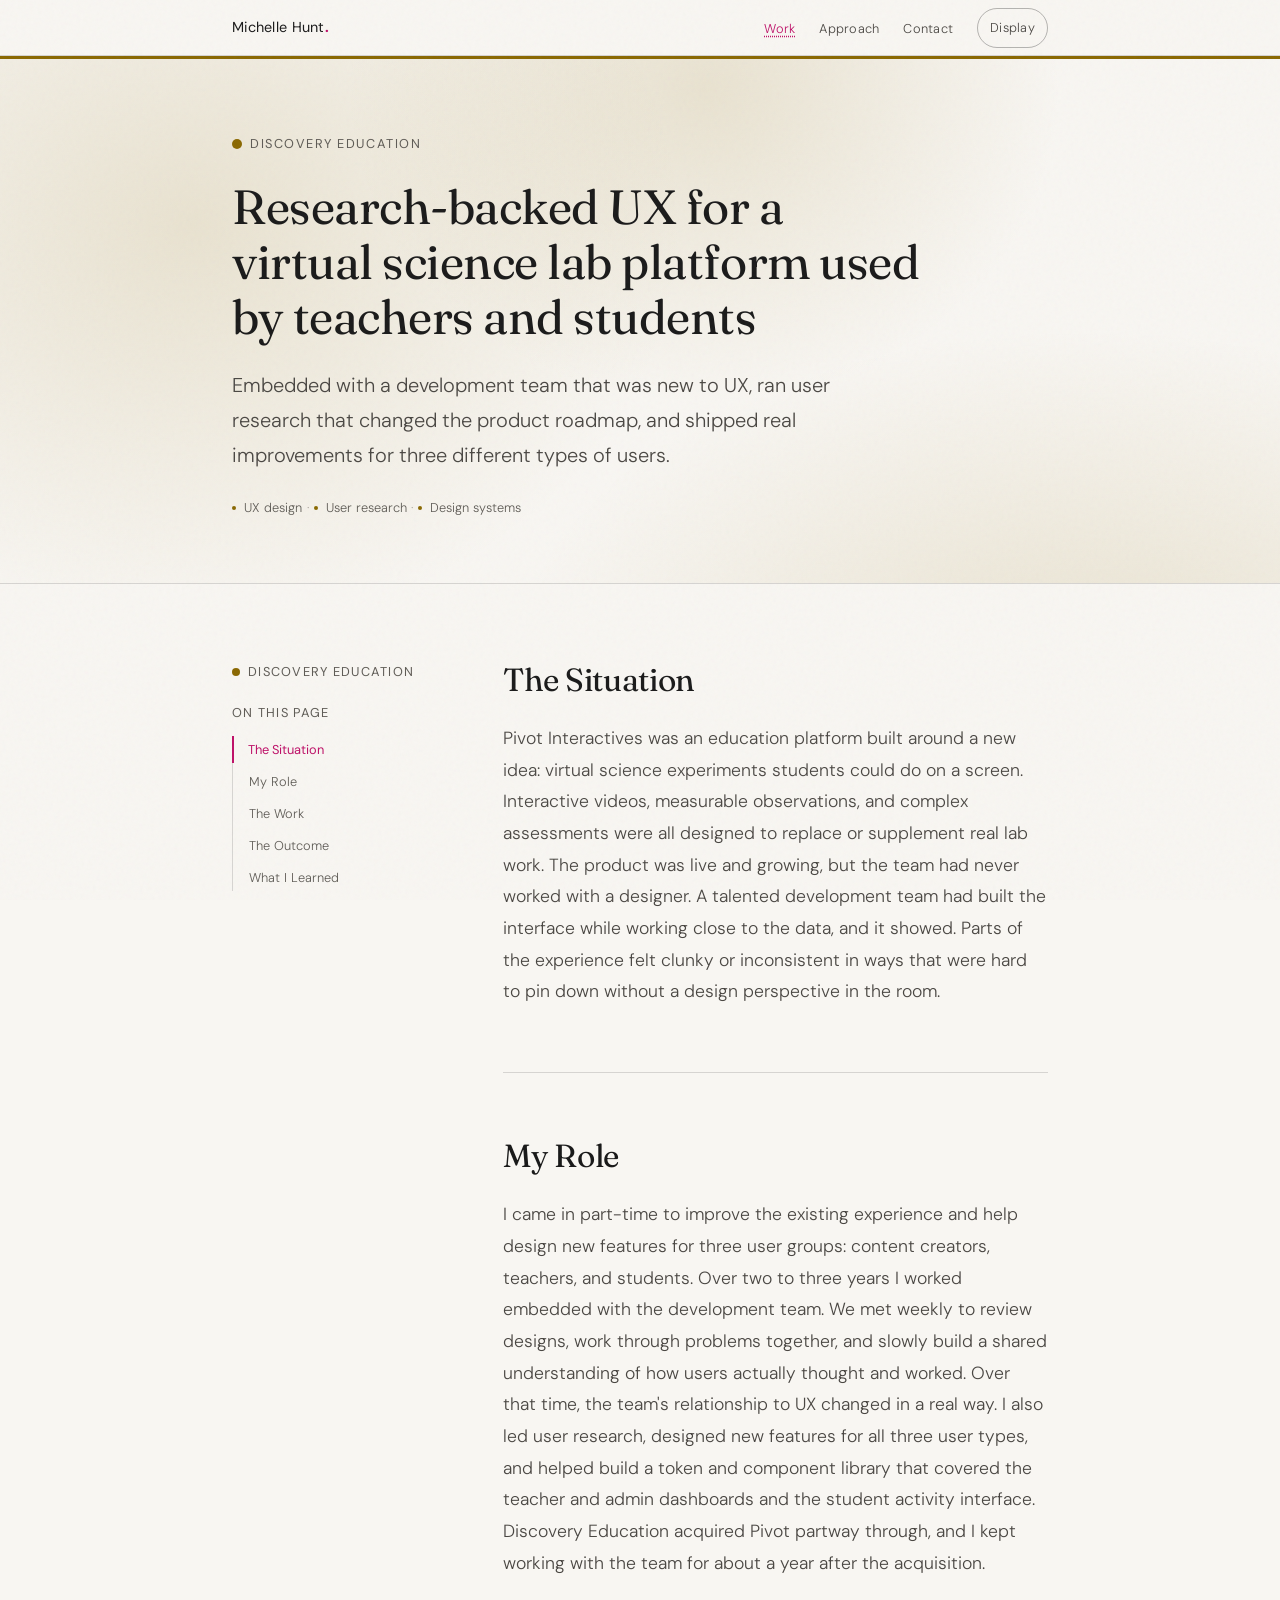
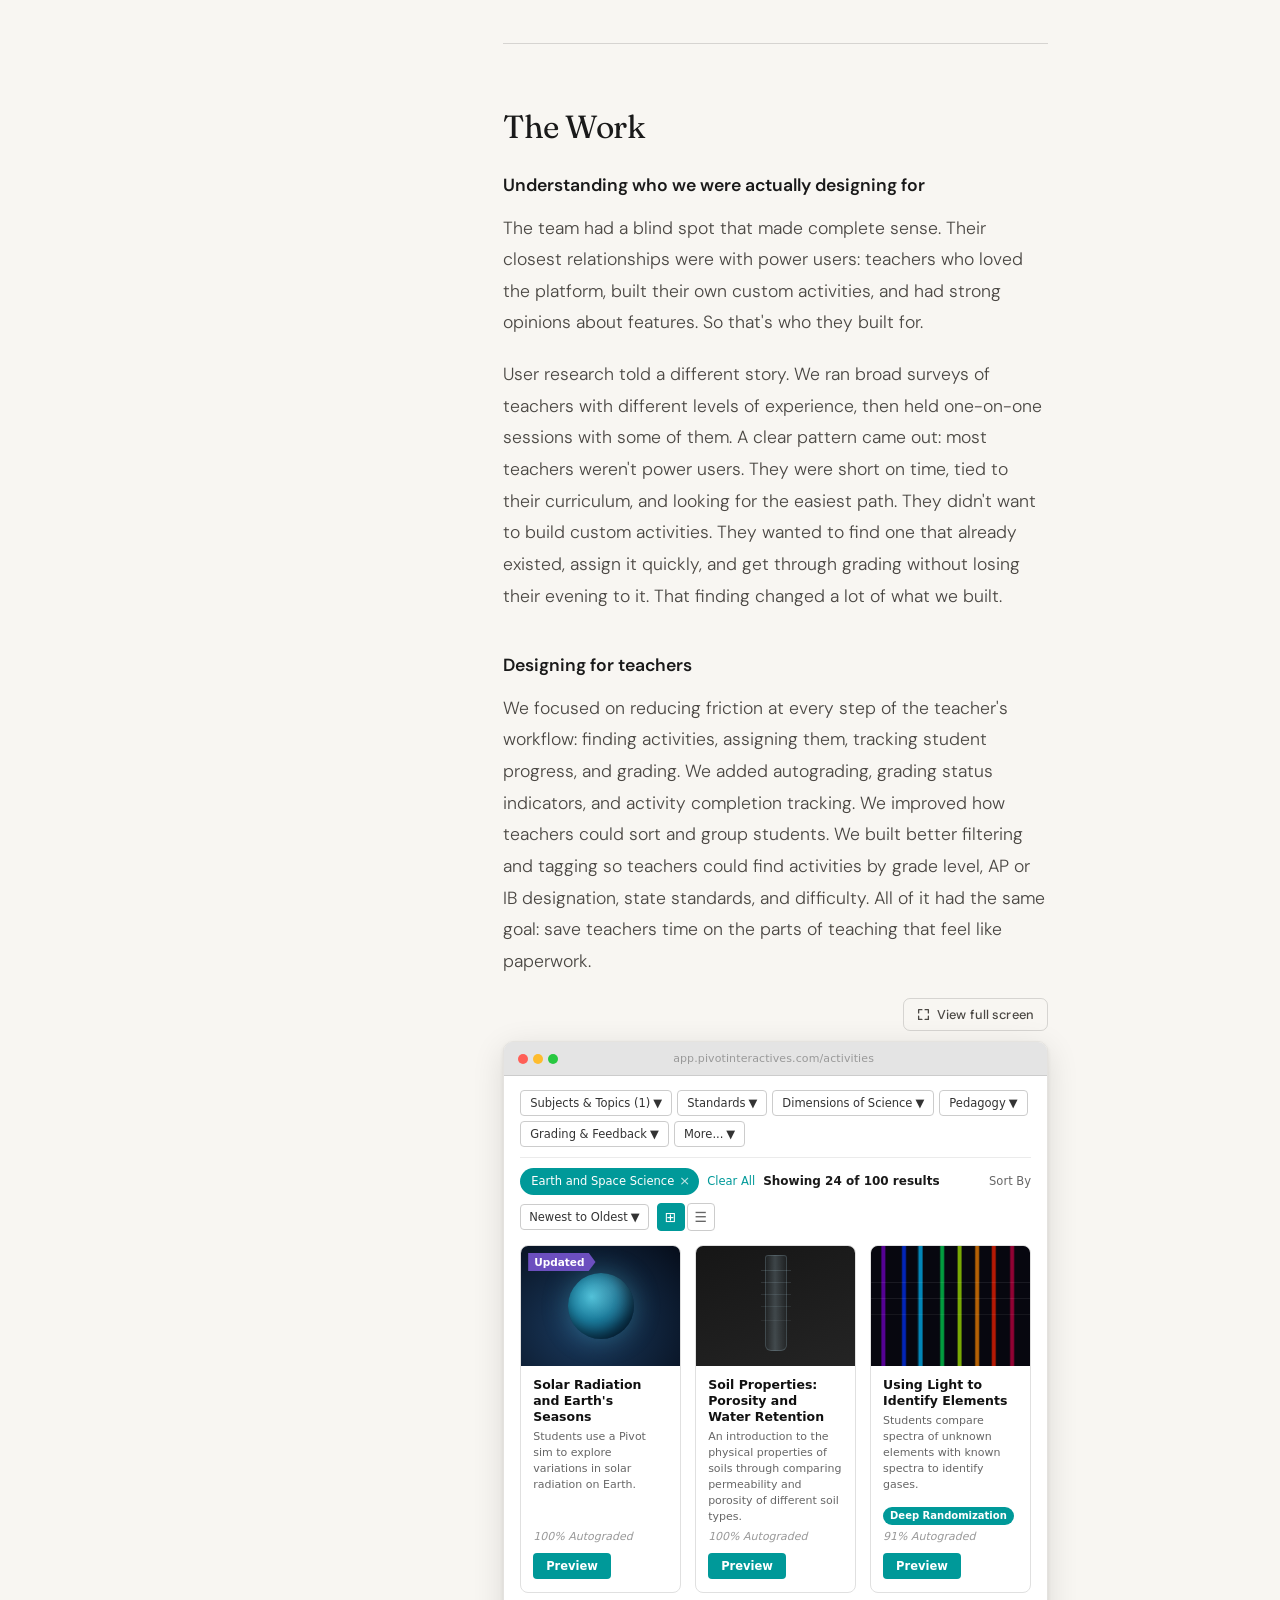
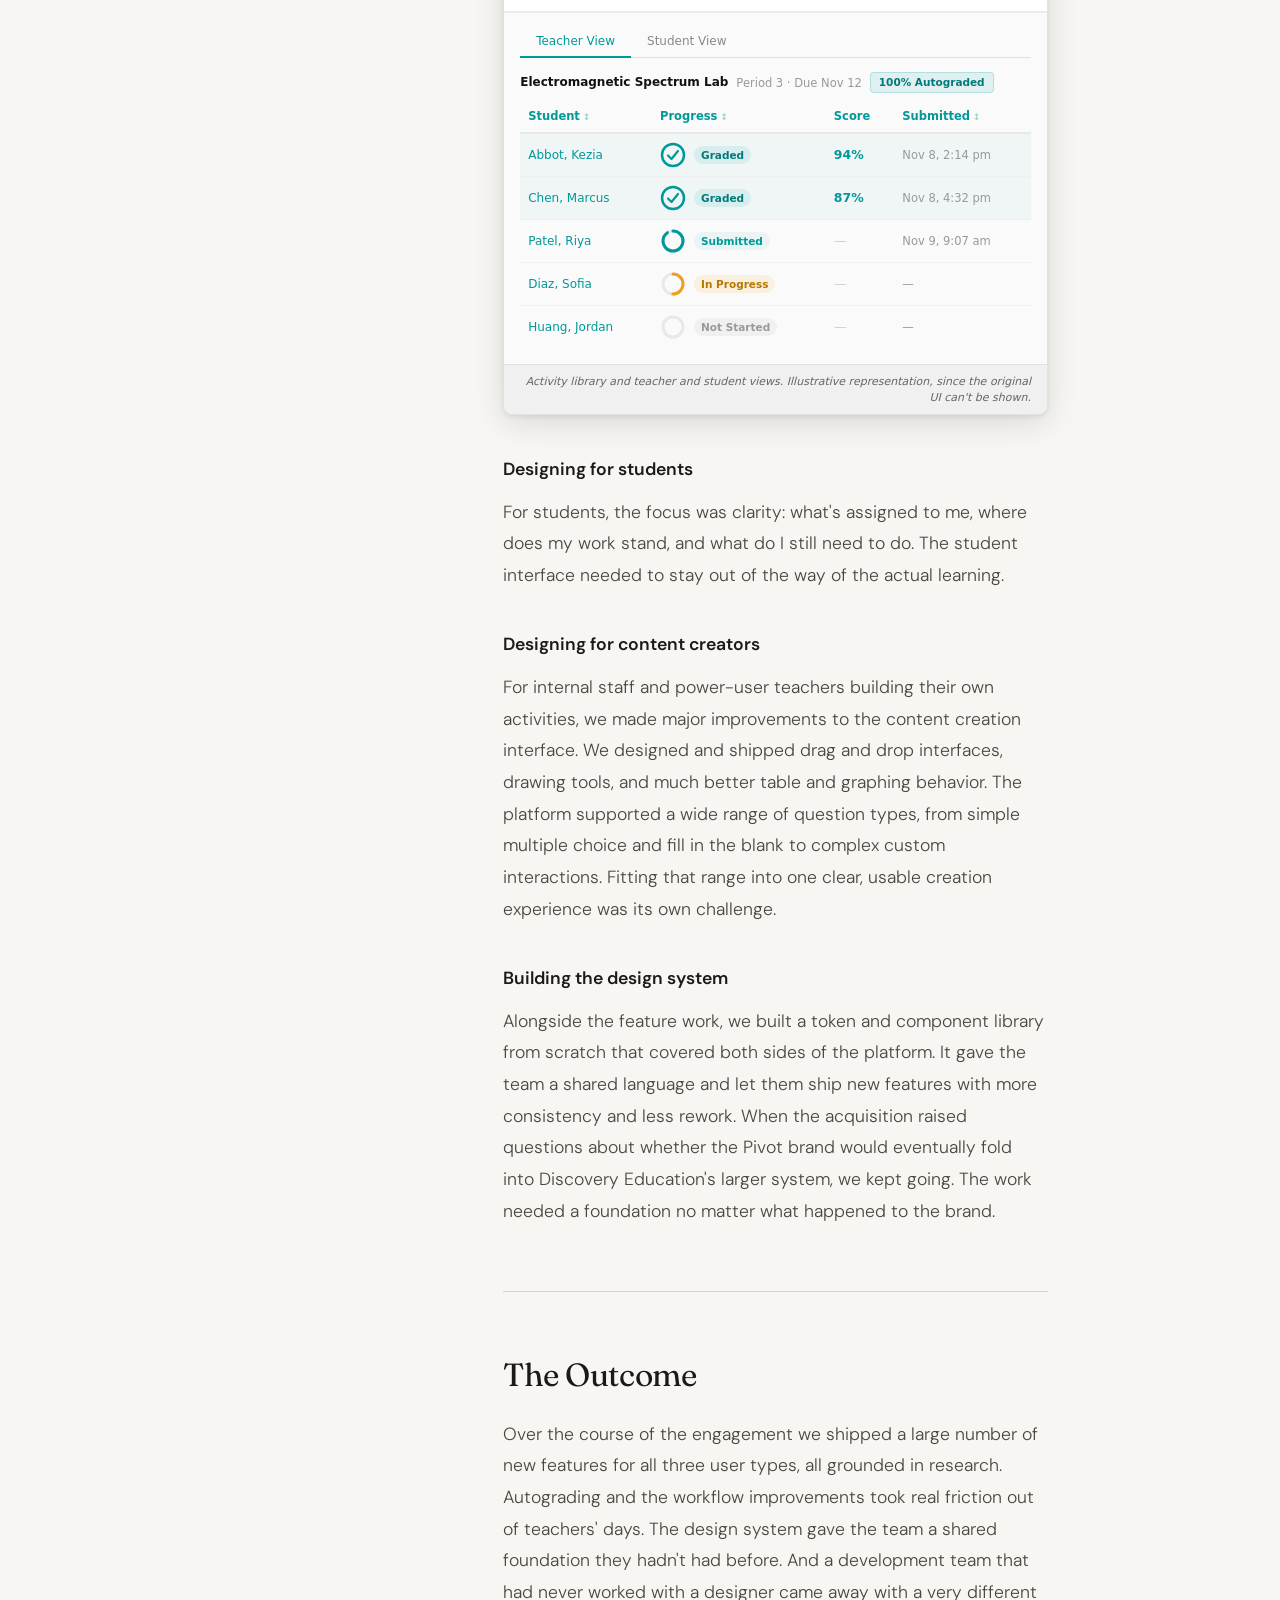
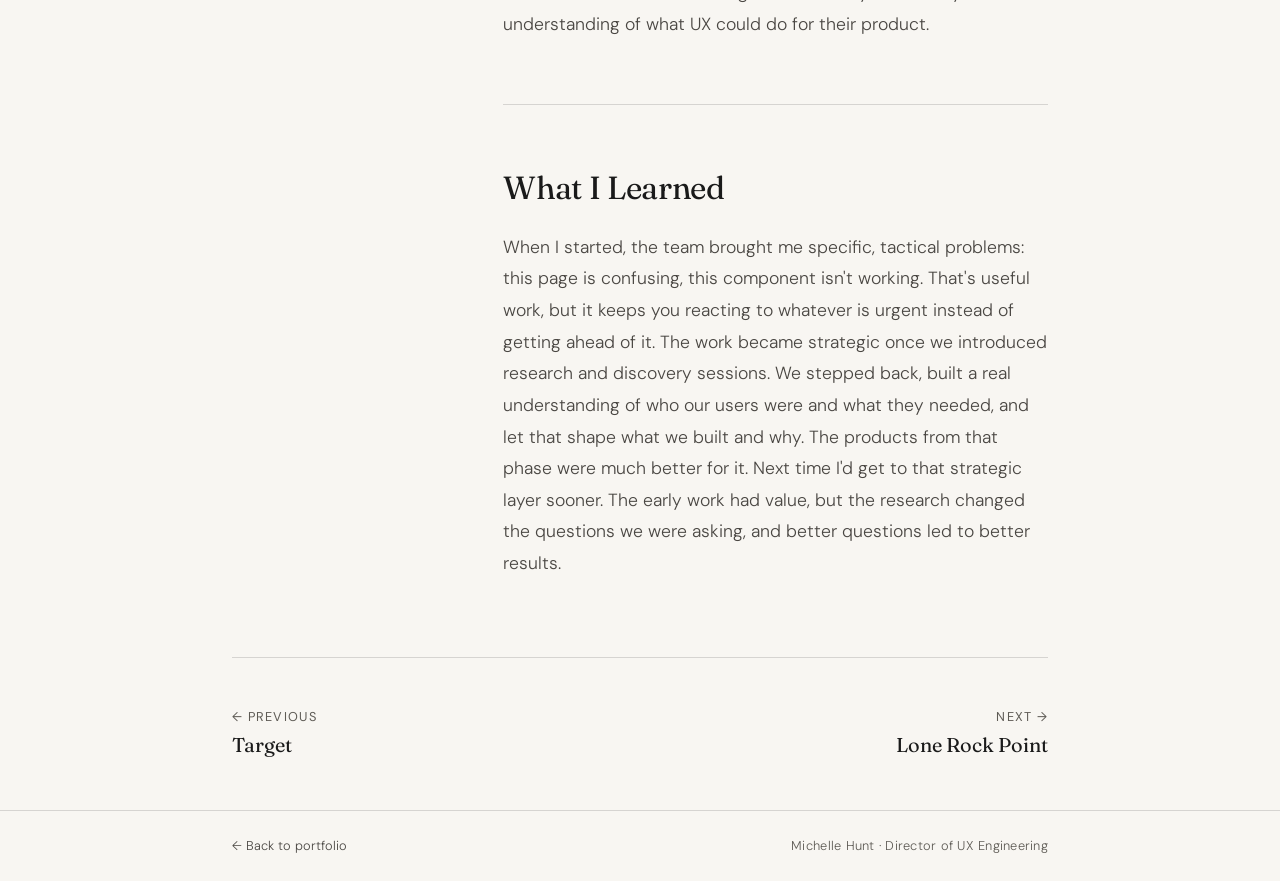
==== commit 1de3b03e: "copy edits across site, civicpress demos, work subnav - rewrite copy for voice, remove em dashes - n" ====
--- a/discovery-education.html
+++ b/discovery-education.html
@@ -2,8 +2,9 @@
 <html lang="en" data-theme="auto" data-contrast="standard" data-size="default">
 <head>
 <meta charset="UTF-8">
+  <link rel="icon" type="image/svg+xml" href="favicon.svg">
 <meta name="viewport" content="width=device-width, initial-scale=1.0">
-<title>Discovery Education — Michelle Hunt</title>
+<title>Discovery Education · Michelle Hunt</title>
 <link rel="preconnect" href="https://fonts.googleapis.com">
 <link rel="preconnect" href="https://fonts.gstatic.com" crossorigin>
 <link href="https://fonts.googleapis.com/css2?family=DM+Sans:ital,opsz,wght@0,9..40,200;0,9..40,300;0,9..40,400;0,9..40,500;1,9..40,200;1,9..40,300&family=Fraunces:ital,opsz,wght@0,9..144,300;0,9..144,400;1,9..144,300;1,9..144,400&display=swap" rel="stylesheet">
@@ -101,7 +102,7 @@
         <span class="cs-hero-client">Discovery Education</span>
       </div>
       <h1 class="cs-hero-title">Research-backed UX for a virtual science lab platform used by teachers and students</h1>
-      <p class="cs-hero-synopsis">Embedded with a development team that was new to UX, conducting user research that reoriented the product roadmap and shipping meaningful improvements across three distinct user types.</p>
+      <p class="cs-hero-synopsis">Embedded with a development team that was new to UX, ran user research that changed the product roadmap, and shipped real improvements for three different types of users.</p>
       <div class="cs-hero-skills" aria-label="Disciplines">
         <span class="skill-item"><span class="skill-dot"></span>UX design</span>
         <span class="skill-sep">·</span>
@@ -138,23 +139,23 @@
 
         <section class="case-section" id="situation">
           <h2 class="section-heading">The Situation</h2>
-          <p>Pivot Interactives was an education platform built around a novel idea: virtual science experiments students could do on a screen. Interactive videos, measurable observations, complex assessments — all designed to replace or supplement real lab work. The product was live and growing, but the team had never worked with a designer before. The interface had been built by a talented development team working close to the data, and it showed — experiences were sometimes clunky or inconsistent in ways that were hard to pinpoint without a design perspective in the room.</p>
+          <p>Pivot Interactives was an education platform built around a new idea: virtual science experiments students could do on a screen. Interactive videos, measurable observations, and complex assessments were all designed to replace or supplement real lab work. The product was live and growing, but the team had never worked with a designer. A talented development team had built the interface while working close to the data, and it showed. Parts of the experience felt clunky or inconsistent in ways that were hard to pin down without a design perspective in the room.</p>
         </section>
 
         <section class="case-section" id="role">
           <h2 class="section-heading">My Role</h2>
-          <p>I came in part-time to improve the existing experience and help design new features across three distinct user groups: content creators, teachers, and students. Over two to three years I worked embedded with the development team, meeting weekly to review designs, work through challenges together, and gradually build a shared understanding of how users actually thought and worked. The team's relationship to UX shifted meaningfully over that time. I also led user research, designed new features across all three user types, and helped build a token and component library covering both the teacher and admin dashboards and the student-facing activity interface. Pivot was acquired by Discovery Education partway through, and I continued working with the team for about a year after the acquisition.</p>
+          <p>I came in part-time to improve the existing experience and help design new features for three user groups: content creators, teachers, and students. Over two to three years I worked embedded with the development team. We met weekly to review designs, work through problems together, and slowly build a shared understanding of how users actually thought and worked. Over that time, the team's relationship to UX changed in a real way. I also led user research, designed new features for all three user types, and helped build a token and component library that covered the teacher and admin dashboards and the student activity interface. Discovery Education acquired Pivot partway through, and I kept working with the team for about a year after the acquisition.</p>
         </section>
 
         <section class="case-section" id="work">
           <h2 class="section-heading">The Work</h2>
 
           <h3 class="subsection-heading">Understanding who we were actually designing for</h3>
-          <p>The team had a blind spot that was completely understandable. Their closest relationships were with power users — teachers who loved the platform, built their own custom activities, and had strong opinions about features. Naturally, that's who they built for.</p>
-          <p>User research told a different story. We ran broad surveys across teachers with varying levels of experience, followed by one-on-one sessions with a subset. A clear pattern emerged: most teachers weren't power users. They were time-strapped, curriculum-constrained, and looking for the path of least resistance. They didn't want to build custom activities. They wanted to find something that already existed, assign it quickly, and get through their grading without it taking over their evening. That finding reoriented a lot of what we built.</p>
+          <p>The team had a blind spot that made complete sense. Their closest relationships were with power users: teachers who loved the platform, built their own custom activities, and had strong opinions about features. So that's who they built for.</p>
+          <p>User research told a different story. We ran broad surveys of teachers with different levels of experience, then held one-on-one sessions with some of them. A clear pattern came out: most teachers weren't power users. They were short on time, tied to their curriculum, and looking for the easiest path. They didn't want to build custom activities. They wanted to find one that already existed, assign it quickly, and get through grading without losing their evening to it. That finding changed a lot of what we built.</p>
 
           <h3 class="subsection-heading">Designing for teachers</h3>
-          <p>We focused on reducing friction at every stage of the teacher workflow: finding activities, assigning them, tracking student progress, and grading. We implemented autograding, grading status indicators, and activity completion tracking. We improved how students could be sorted and grouped. We built better filtering and tagging so teachers could find activities by grade level, AP or IB designation, specific state educational standards, and difficulty. The throughline was the same across all of it: save time on the parts of teaching that feel like administration.</p>
+          <p>We focused on reducing friction at every step of the teacher's workflow: finding activities, assigning them, tracking student progress, and grading. We added autograding, grading status indicators, and activity completion tracking. We improved how teachers could sort and group students. We built better filtering and tagging so teachers could find activities by grade level, AP or IB designation, state standards, and difficulty. All of it had the same goal: save teachers time on the parts of teaching that feel like paperwork.</p>
 
           <figure class="pv-visual" id="pv-visual" aria-hidden="true">
           <style>
@@ -524,7 +525,7 @@
             <div class="pv-panel" id="pv-panel-s" style="display:none;opacity:0">
               <div class="pv-assign-label" style="opacity:1">
                 <span class="pv-assign-activity">Sofia Diaz</span>
-                <span class="pv-assign-meta">Period 3 &mdash; My Assignments</span>
+                <span class="pv-assign-meta">Period 3 · My Assignments</span>
               </div>
               <table class="pv-table">
                 <thead><tr>
@@ -566,7 +567,7 @@
                     <td><span class="pv-score-dash">&mdash;</span></td>
                   </tr>
                   <tr>
-                    <td><span class="pv-activity-name">Properties of Water &mdash; Biology</span></td>
+                    <td><span class="pv-activity-name">Properties of Water · Biology</span></td>
                     <td class="pv-meta-cell">Period 4</td>
                     <td class="pv-meta-cell">Dec 3</td>
                     <td><div class="pv-ring-wrap">
@@ -580,7 +581,7 @@
             </div>
           </div>
 
-          <figcaption class="pv-caption">Activity library and teacher/student views &mdash; illustrative representation, original UI cannot be shown</figcaption>
+          <figcaption class="pv-caption">Activity library and teacher and student views. Illustrative representation, since the original UI can't be shown.</figcaption>
 
           <script>
           (function () {
@@ -691,23 +692,23 @@
           </figure>
 
           <h3 class="subsection-heading">Designing for students</h3>
-          <p>For students the focus was clarity: what is assigned to me, what is the status of my work, what do I still need to do. The student interface needed to be straightforward enough to get out of the way of the actual learning.</p>
+          <p>For students, the focus was clarity: what's assigned to me, where does my work stand, and what do I still need to do. The student interface needed to stay out of the way of the actual learning.</p>
 
           <h3 class="subsection-heading">Designing for content creators</h3>
-          <p>For internal staff and power user teachers building their own activities, we improved the content creation interface significantly. We designed and shipped drag and drop interfaces, drawing tools, and significant improvements to table and graphing behavior. The platform supported a wide range of question types, from straightforward multiple choice and fill in the blank to complex custom interactions, and getting that range into a coherent, usable creation experience was its own challenge.</p>
+          <p>For internal staff and power-user teachers building their own activities, we made major improvements to the content creation interface. We designed and shipped drag and drop interfaces, drawing tools, and much better table and graphing behavior. The platform supported a wide range of question types, from simple multiple choice and fill in the blank to complex custom interactions. Fitting that range into one clear, usable creation experience was its own challenge.</p>
 
           <h3 class="subsection-heading">Building the design system</h3>
-          <p>In parallel with the feature work, we built a token and component library from scratch covering both sides of the platform. It gave the team a shared language and made it possible to ship new features with more consistency and less rework. When the acquisition raised questions about whether the Pivot brand would eventually fold into Discovery Education's broader system, we stayed the course. The work needed a foundation regardless of what happened to the brand.</p>
+          <p>Alongside the feature work, we built a token and component library from scratch that covered both sides of the platform. It gave the team a shared language and let them ship new features with more consistency and less rework. When the acquisition raised questions about whether the Pivot brand would eventually fold into Discovery Education's larger system, we kept going. The work needed a foundation no matter what happened to the brand.</p>
         </section>
 
         <section class="case-section" id="outcome">
           <h2 class="section-heading">The Outcome</h2>
-          <p>We shipped a significant number of new features across all three user types over the course of the engagement, all grounded in research. The autograding and workflow improvements reduced friction for teachers in meaningful ways. The design system gave the team a shared foundation they hadn't had before. And a development team that had never worked with a designer came out of the engagement with a genuinely different understanding of what UX could do for their product.</p>
+          <p>Over the course of the engagement we shipped a large number of new features for all three user types, all grounded in research. Autograding and the workflow improvements took real friction out of teachers' days. The design system gave the team a shared foundation they hadn't had before. And a development team that had never worked with a designer came away with a very different understanding of what UX could do for their product.</p>
         </section>
 
         <section class="case-section" id="learned">
           <h2 class="section-heading">What I Learned</h2>
-          <p>When I was first brought on, the team came to me with specific tactical problems — this page is confusing, this component isn't working. That's useful work, but you're always responding to the priorities of the moment rather than getting ahead of them. It wasn't until we introduced research and discovery sessions that the work became strategic: step back, build a real understanding of who our users were and what they actually needed, and let that inform what we built and why. The products that came out of that phase were meaningfully better for it. I'd get to that strategic layer faster next time — not because the early work wasn't valuable, but because the research changed the questions we were asking, and better questions lead to better outcomes.</p>
+          <p>When I started, the team brought me specific, tactical problems: this page is confusing, this component isn't working. That's useful work, but it keeps you reacting to whatever is urgent instead of getting ahead of it. The work became strategic once we introduced research and discovery sessions. We stepped back, built a real understanding of who our users were and what they needed, and let that shape what we built and why. The products from that phase were much better for it. Next time I'd get to that strategic layer sooner. The early work had value, but the research changed the questions we were asking, and better questions led to better results.</p>
         </section>
 
       </article>
@@ -729,7 +730,7 @@
 <footer class="site-footer">
   <div class="container">
     <a href="index.html" class="footer-back">← Back to portfolio</a>
-    <span class="footer-left">Michelle Hunt — Director of UX Engineering</span>
+    <span class="footer-left">Michelle Hunt · Director of UX Engineering</span>
   </div>
 </footer>
 
--- a/styles.css
+++ b/styles.css
@@ -1066,6 +1066,15 @@
   padding-left: calc(1rem - 2px);
 }
 
+.sidebar-subnav { display: none; list-style: none; margin: 0.35rem 0 0.15rem; padding-left: 0.75rem; }
+.sidebar-subnav.open { display: block; animation: subnavIn 0.25s ease; }
+.sidebar-subnav li + li { margin-top: 0.2rem; }
+.sidebar-nav .sidebar-subnav a { font-size: calc(var(--fluid-xs) * 0.94); line-height: 1.35; padding: 0.1rem 0; }
+.sidebar-nav .sidebar-subnav a.active { border-left: none; margin-left: 0; padding-left: 0; font-weight: 400; }
+@keyframes subnavIn { from { opacity: 0; transform: translateY(-3px); } to { opacity: 1; transform: none; } }
+[data-motion="off"] .sidebar-subnav.open { animation: none; }
+@media (prefers-reduced-motion: reduce) { :root:not([data-motion="on"]) .sidebar-subnav.open { animation: none; } }
+
 /* CASE CONTENT */
 .case-section {
   padding-bottom: clamp(2.5rem, 5vw, 4rem);
@@ -1103,6 +1112,11 @@
 }
 .case-content p:last-child { margin-bottom: 0; }
 .case-content a { color: var(--accent); text-decoration: underline; text-underline-offset: 3px; }
+.case-content code { font-family: 'SF Mono', 'Fira Code', 'Cascadia Code', Consolas, monospace; font-size: 0.82em; background: #ededf4; color: #1e1e2e; padding: 0.15em 0.45em; border-radius: 4px; white-space: nowrap; }
+@media (prefers-color-scheme: dark) {
+  :root:not([data-theme="light"]) .case-content code { background: #1e1e2e; color: #f0f0ff; }
+}
+[data-theme="dark"] .case-content code { background: #1e1e2e; color: #f0f0ff; }
 .case-content a:hover { text-decoration: none; opacity: 0.8; }
 .case-content a:focus-visible {
   outline: 2px solid var(--accent);
@@ -1252,3 +1266,86 @@
   .philosophy-grid { grid-template-columns: 1fr; }
   .contact-inner { grid-template-columns: 1fr; }
 }
+
+/* ============================================================
+   EXAMPLE FIGURES — "view full screen" button + modal
+   ============================================================ */
+.ex-fullscreen-btn {
+  display: flex;
+  align-items: center;
+  gap: 7px;
+  margin: 0 0 0.65rem auto;
+  padding: 7px 13px;
+  border: 1px solid var(--border);
+  border-radius: 7px;
+  background: transparent;
+  cursor: pointer;
+  font-family: inherit;
+  font-size: 0.8rem;
+  font-weight: 500;
+  letter-spacing: 0.01em;
+  color: var(--text-secondary);
+  transition: color 0.15s ease, border-color 0.15s ease;
+}
+.ex-fullscreen-btn + figure { margin-top: 0; }
+.ex-fullscreen-btn:hover { color: var(--c-page); border-color: var(--c-page); }
+.ex-fullscreen-btn:focus-visible { outline: 2px solid var(--c-page); outline-offset: 2px; }
+.ex-fullscreen-btn svg { flex: none; }
+
+body.ex-modal-open { overflow: hidden; }
+
+.ex-modal {
+  position: fixed;
+  inset: 0;
+  z-index: 9999;
+  display: flex;
+  align-items: center;
+  justify-content: center;
+  padding: clamp(14px, 3vw, 44px);
+}
+.ex-modal[hidden] { display: none; }
+.ex-modal-backdrop { position: absolute; inset: 0; background: rgba(8, 8, 12, 0.74); }
+@supports (backdrop-filter: blur(2px)) { .ex-modal-backdrop { backdrop-filter: blur(3px); } }
+
+.ex-modal-shell {
+  position: relative;
+  z-index: 1;
+  width: min(1200px, 100%);
+  max-height: 92vh;
+  display: flex;
+  flex-direction: column;
+  gap: 10px;
+  animation: exModalIn 0.3s cubic-bezier(0.2, 0.8, 0.25, 1);
+}
+.ex-modal-bar { flex: none; display: flex; justify-content: flex-end; }
+.ex-modal-stage { flex: 1 1 auto; overflow: auto; -webkit-overflow-scrolling: touch; border-radius: 8px; }
+.ex-modal-stage > figure { margin: 0 !important; width: 100%; max-width: none; }
+
+.ex-modal-close {
+  display: inline-flex;
+  align-items: center;
+  gap: 7px;
+  padding: 9px 15px;
+  border: none;
+  border-radius: 7px;
+  cursor: pointer;
+  background: #fff;
+  color: #17171b;
+  font-family: inherit;
+  font-size: 0.82rem;
+  font-weight: 600;
+  box-shadow: 0 2px 12px rgba(0, 0, 0, 0.35);
+  transition: background 0.15s ease;
+}
+.ex-modal-close:hover { background: #ededed; }
+.ex-modal-close:focus-visible { outline: 2px solid #fff; outline-offset: 3px; }
+.ex-modal-close svg { flex: none; }
+
+@keyframes exModalIn {
+  from { opacity: 0; transform: translateY(14px) scale(0.985); }
+  to   { opacity: 1; transform: none; }
+}
+[data-motion="off"] .ex-modal-shell { animation: none; }
+@media (prefers-reduced-motion: reduce) {
+  :root:not([data-motion="on"]) .ex-modal-shell { animation: none; }
+}
